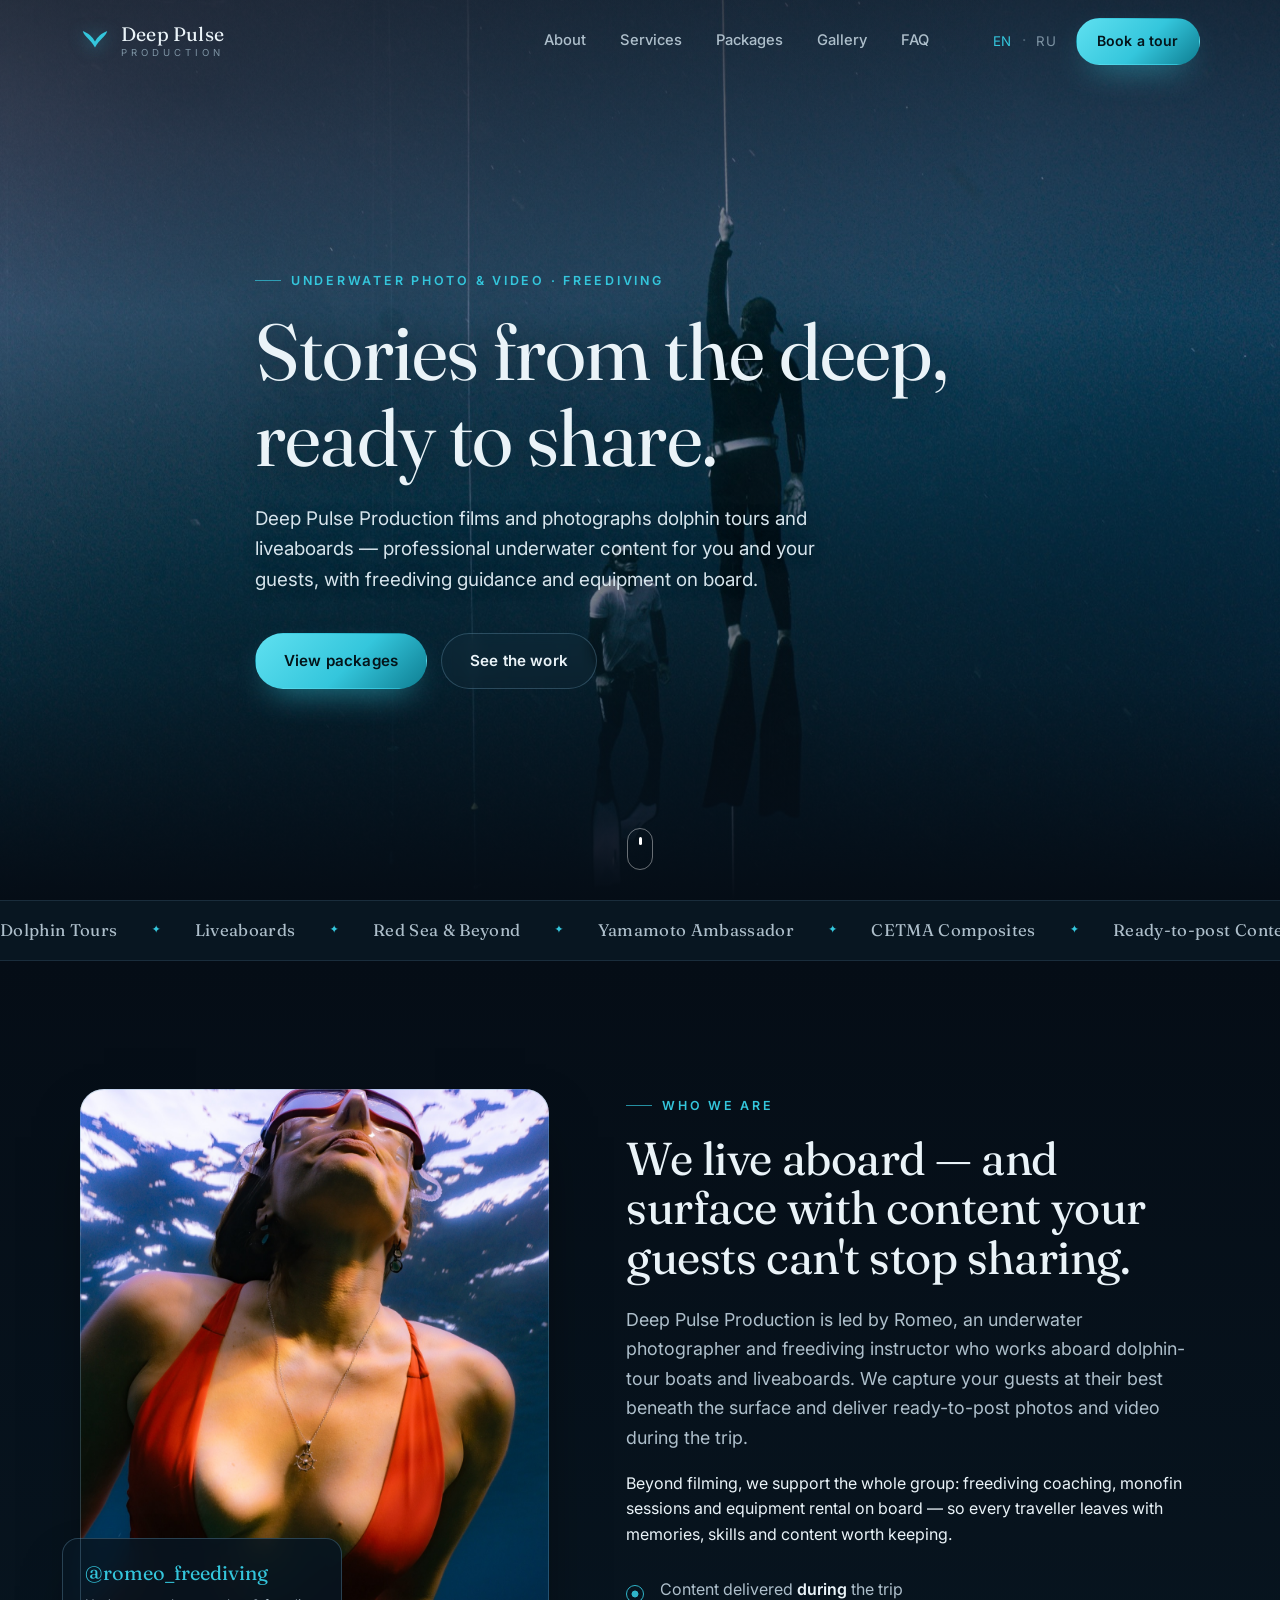
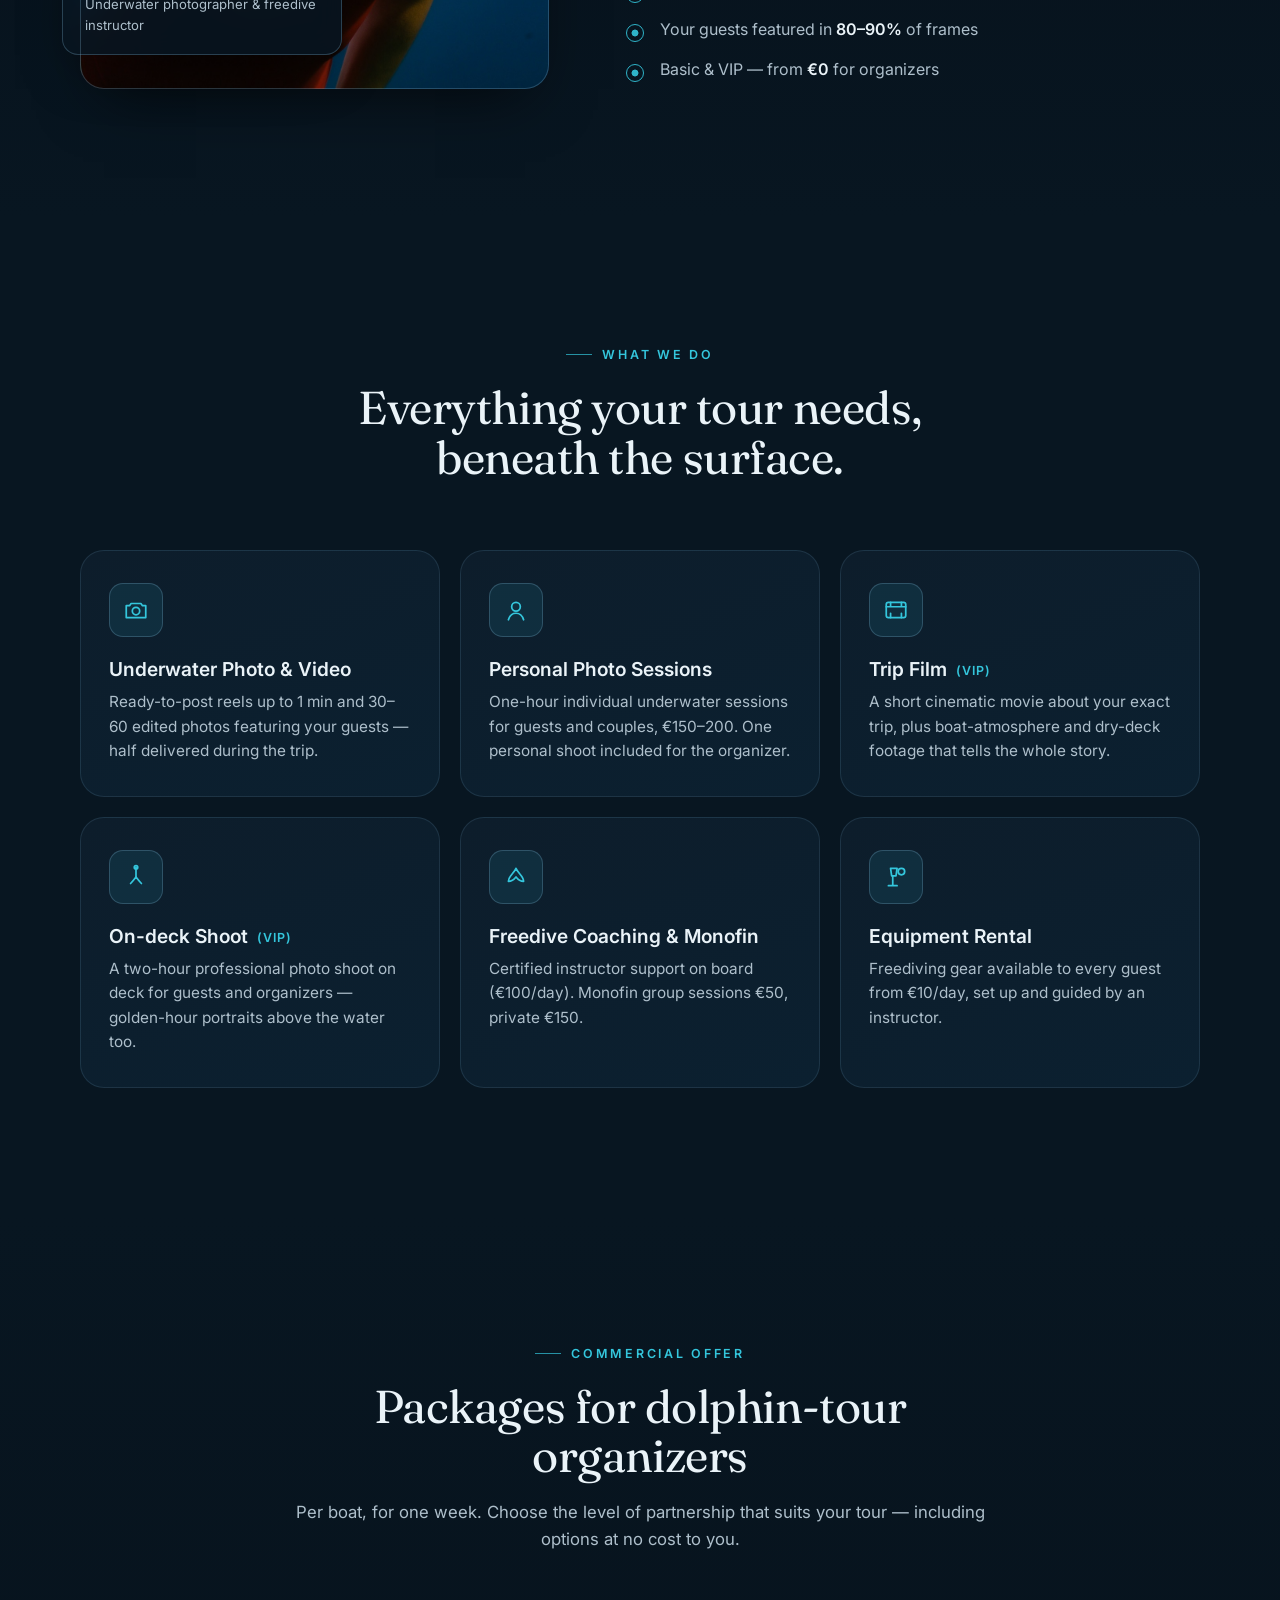
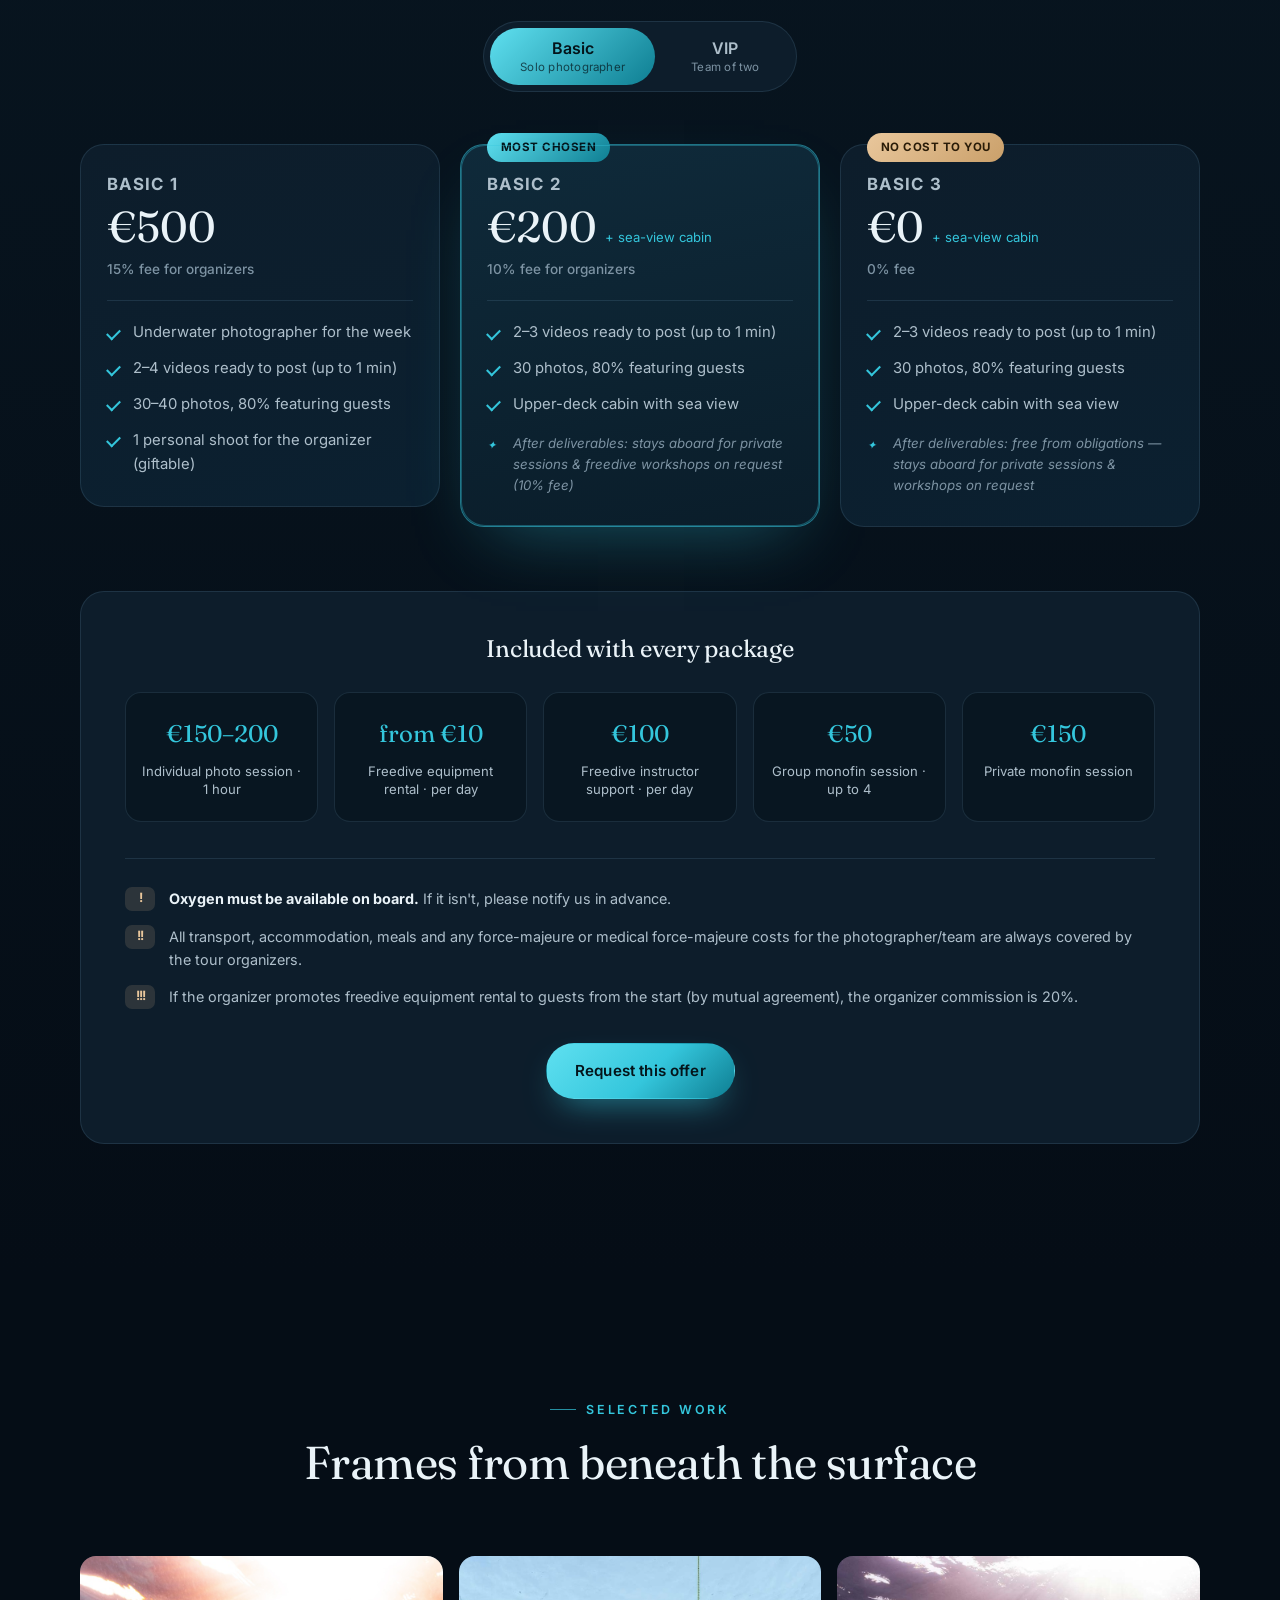
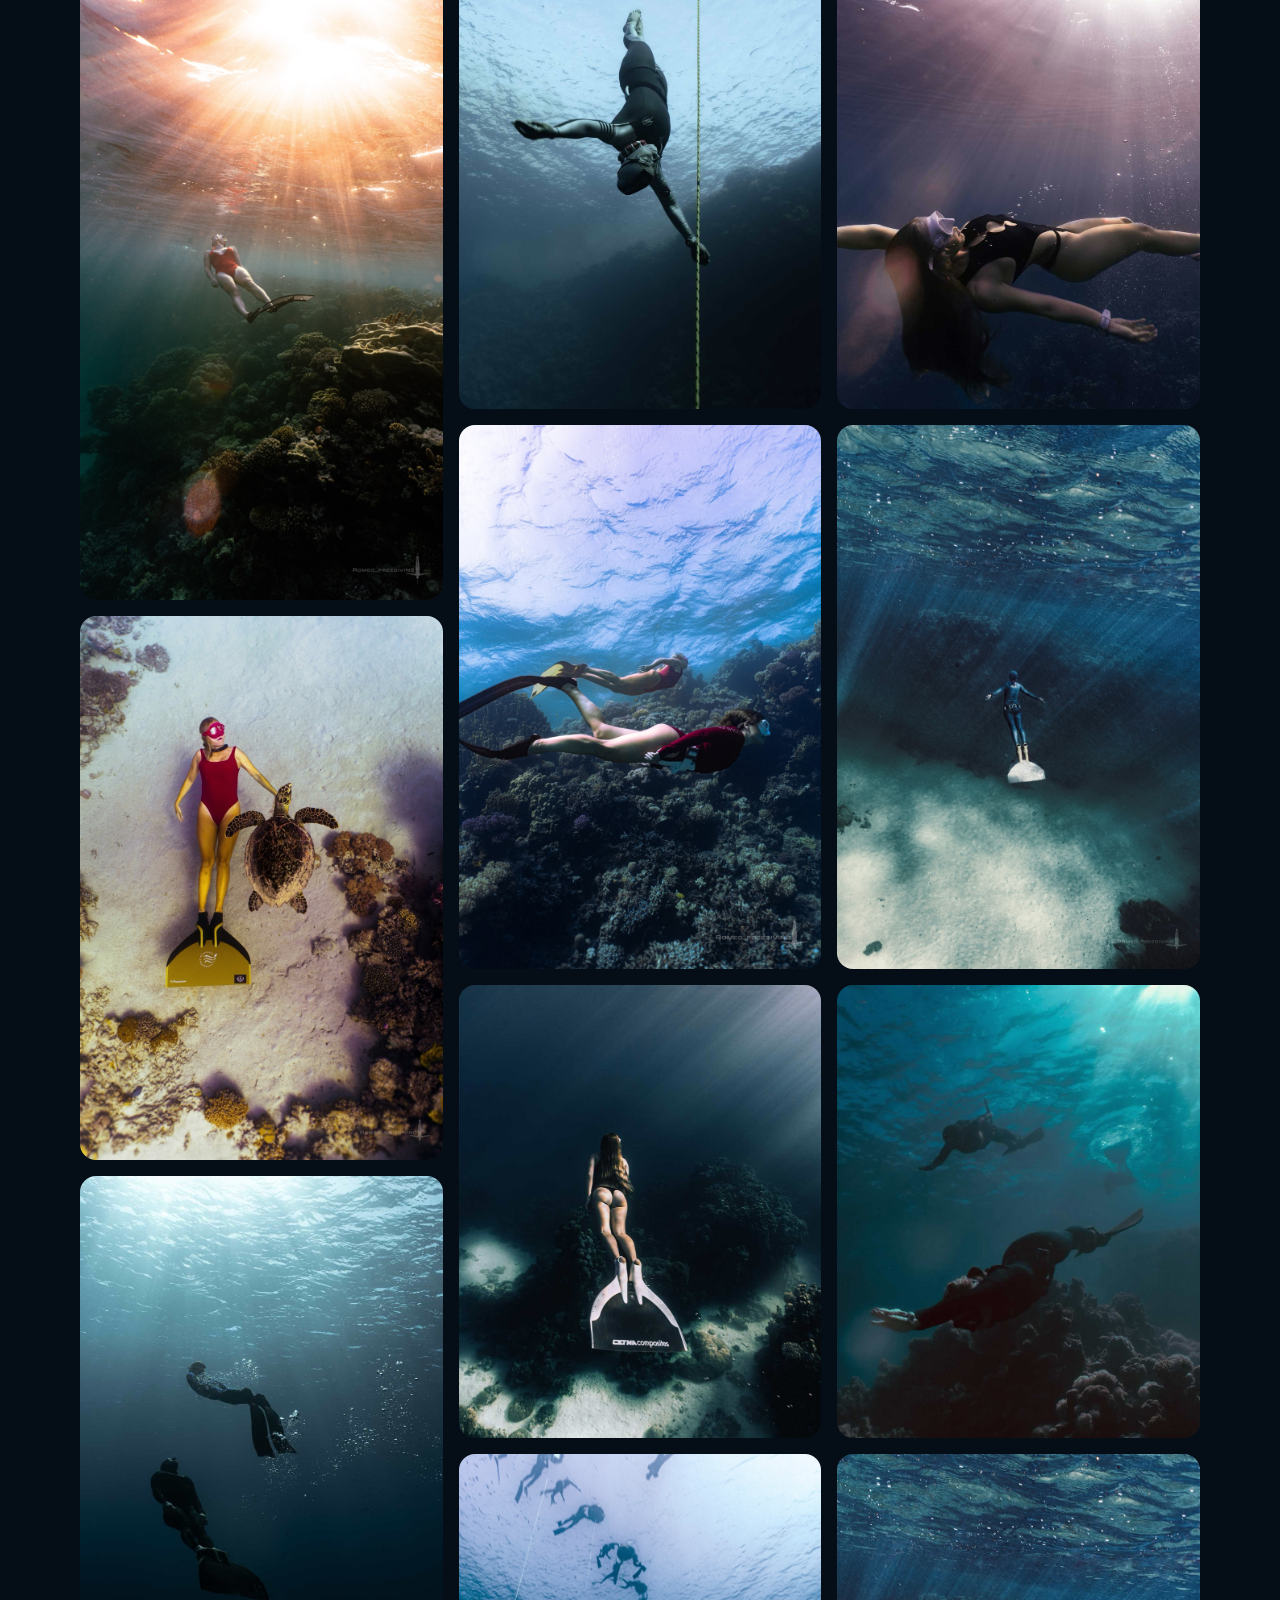
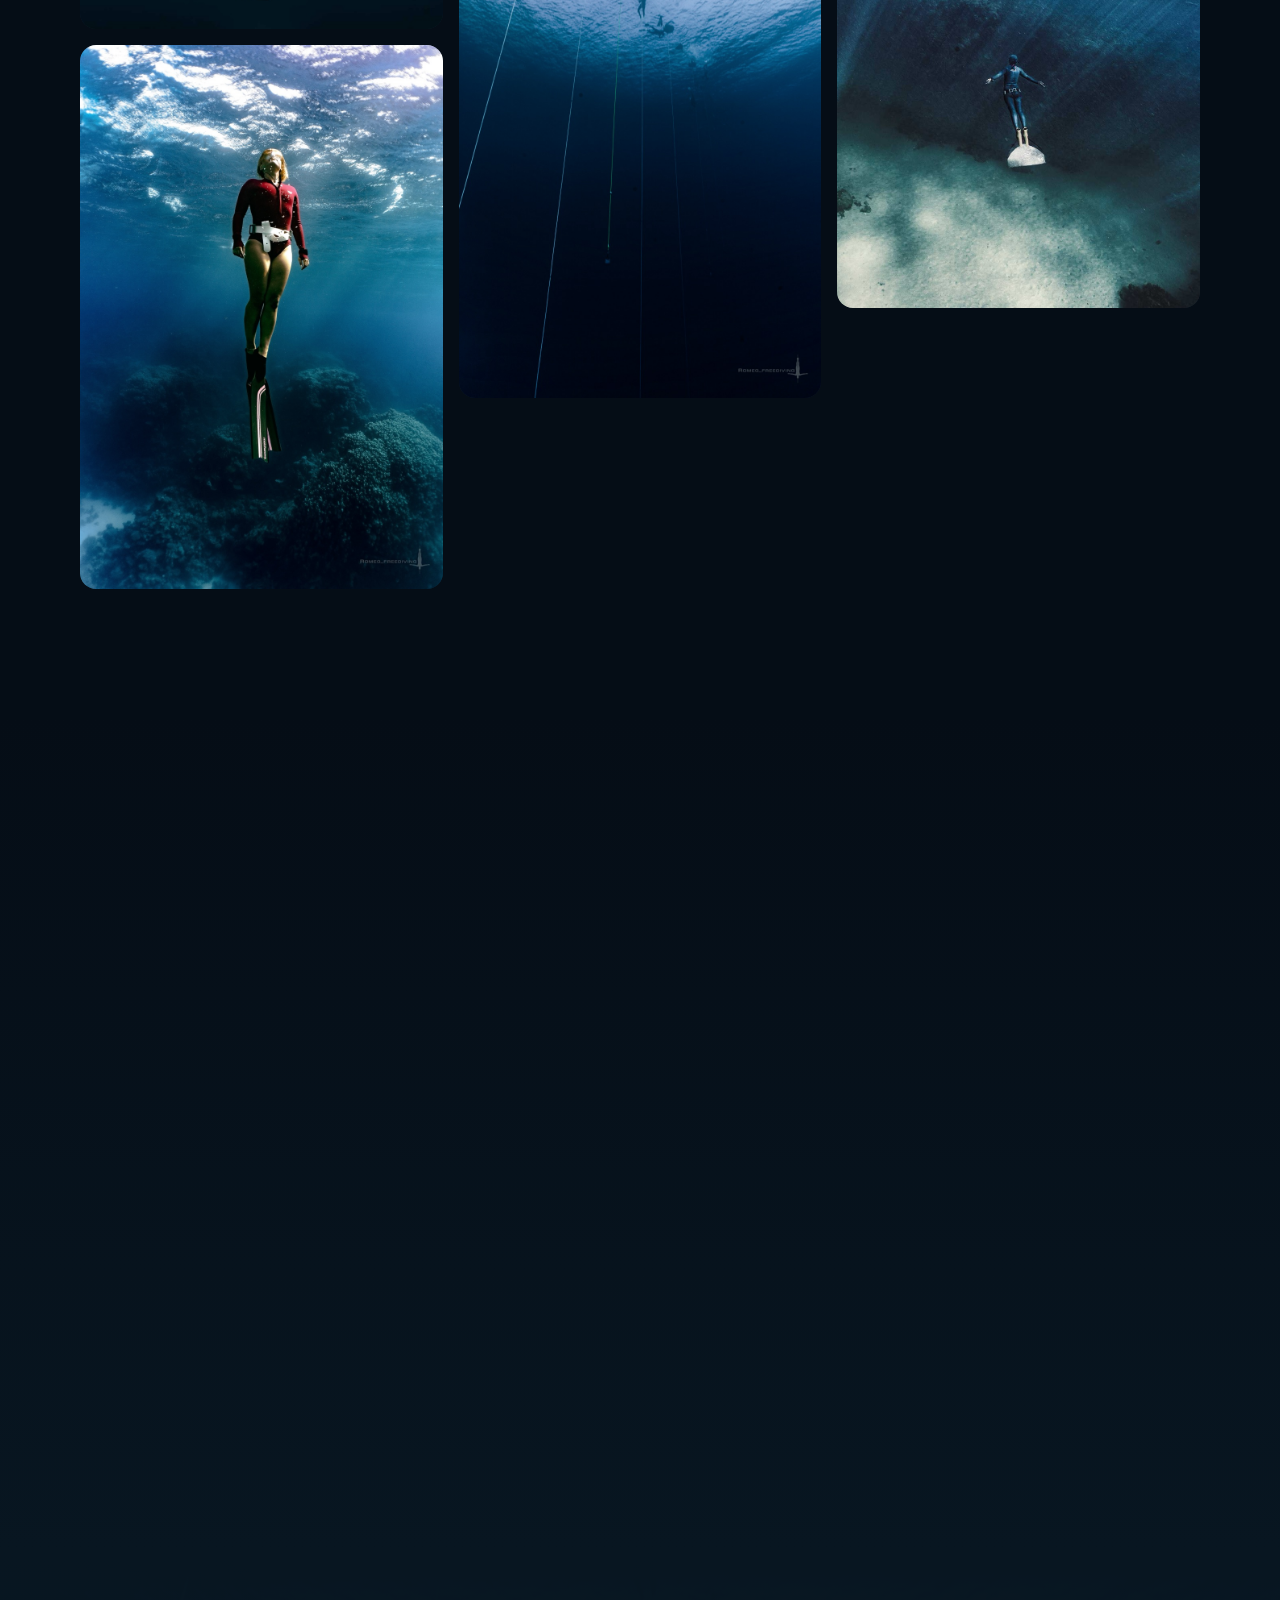
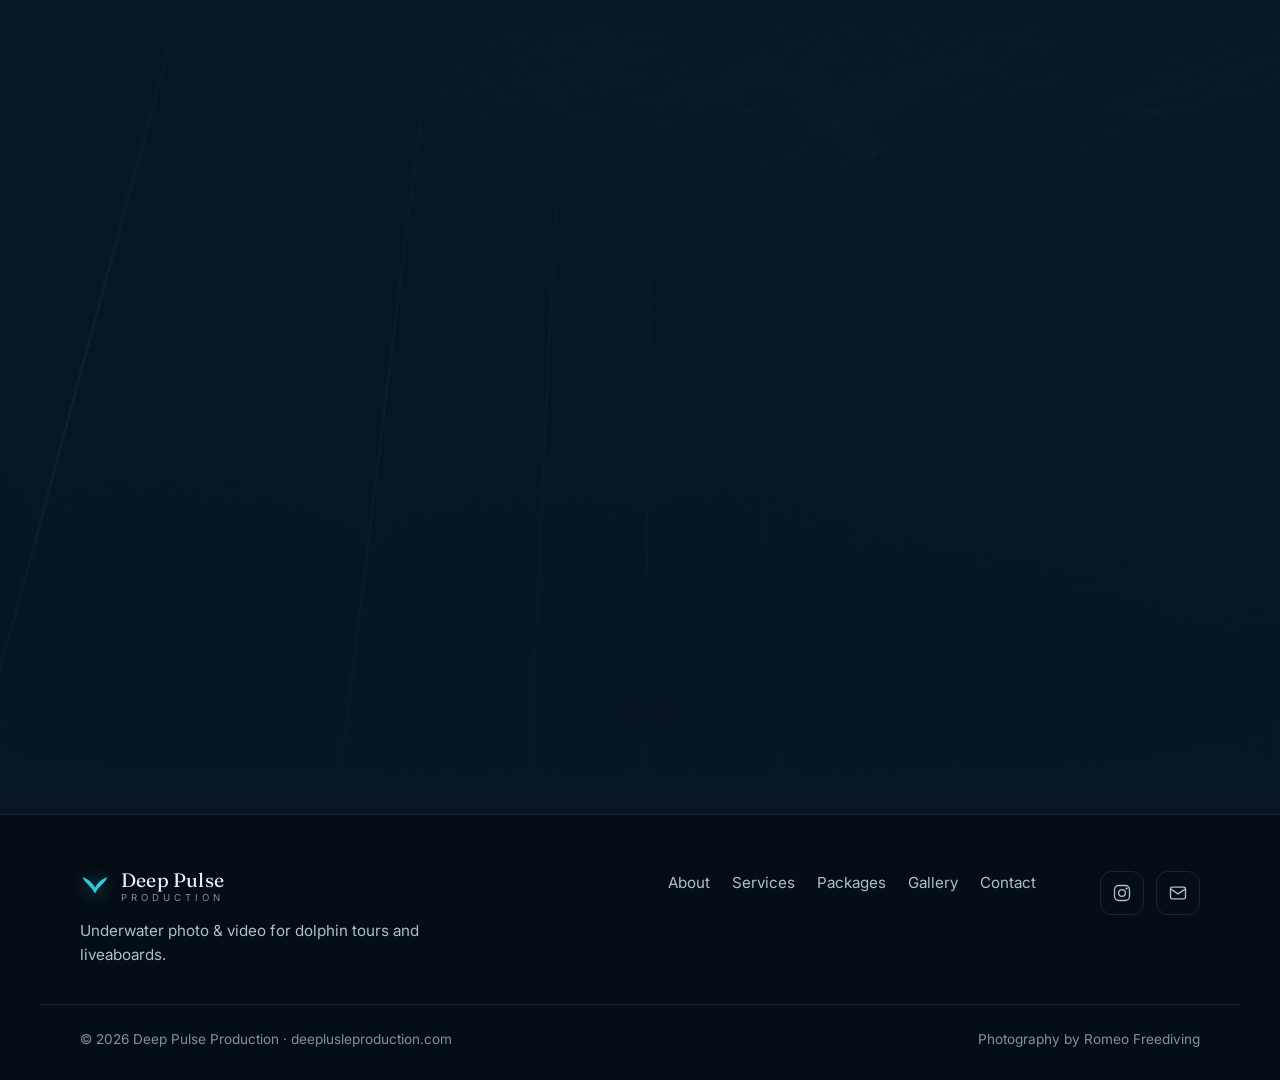
==== index.html @ e4e972d4 "Deep Pulse Production — bilingual underwater photo/video site Static one-page site (HTML/CSS/JS, no " ====
<!DOCTYPE html>
<html lang="en" class="no-js">
<head>
<meta charset="UTF-8" />
<meta name="viewport" content="width=device-width, initial-scale=1.0" />
<title>Deep Pulse Production — Underwater Photo & Video for Dolphin Tours</title>
<meta name="description" content="Deep Pulse Production films and photographs dolphin tours and liveaboards. Ready-to-post underwater photos and video, freediving coaching, monofin sessions and equipment rental on board. Basic & VIP packages." />
<meta name="theme-color" content="#050d16" />
<meta property="og:title" content="Deep Pulse Production — Underwater Photo & Video" />
<meta property="og:description" content="Cinematic underwater content for dolphin tours & liveaboards. Photo, video, freediving and gear — on board with your guests." />
<meta property="og:type" content="website" />
<meta property="og:image" content="assets/img/hero1.jpg" />
<meta property="og:url" content="https://deeplusleproduction.com" />
<link rel="icon" href="assets/img/favicon.svg" type="image/svg+xml" />
<link rel="preconnect" href="https://fonts.googleapis.com" />
<link rel="preconnect" href="https://fonts.gstatic.com" crossorigin />
<link href="https://fonts.googleapis.com/css2?family=Fraunces:opsz,wght@9..144,300;9..144,400;9..144,500;9..144,600&family=Inter:wght@300;400;500;600;700&display=swap" rel="stylesheet" />
<link rel="stylesheet" href="assets/css/styles.css" />
<script>document.documentElement.classList.remove('no-js');document.documentElement.classList.add('js');</script>
</head>
<body class="lang-en">

<!-- ============ HEADER ============ -->
<header class="site-header" id="header">
  <div class="container header-inner">
    <a href="#top" class="brand" aria-label="Deep Pulse Production — home">
      <svg class="brand-mark" viewBox="0 0 32 32" aria-hidden="true"><path d="M16 23C11.6 14.6 4.2 11 3 5.4 9.3 8 13 11.3 16 16.6 19 11.3 22.7 8 29 5.4 27.8 11 20.4 14.6 16 23Z"/></svg>
      <span class="brand-text"><span class="brand-name">Deep Pulse</span><span class="brand-sub">PRODUCTION</span></span>
    </a>

    <nav class="nav" id="nav" aria-label="Primary">
      <a href="#about" class="nav-link"><span class="lang lang-en">About</span><span class="lang lang-ru">О нас</span></a>
      <a href="#services" class="nav-link"><span class="lang lang-en">Services</span><span class="lang lang-ru">Услуги</span></a>
      <a href="#packages" class="nav-link"><span class="lang lang-en">Packages</span><span class="lang lang-ru">Пакеты</span></a>
      <a href="#gallery" class="nav-link"><span class="lang lang-en">Gallery</span><span class="lang lang-ru">Галерея</span></a>
      <a href="#faq" class="nav-link"><span class="lang lang-en">FAQ</span><span class="lang lang-ru">Вопросы</span></a>
      <a href="#contact" class="nav-link nav-contact"><span class="lang lang-en">Contact</span><span class="lang lang-ru">Контакты</span></a>
    </nav>

    <div class="header-actions">
      <div class="lang-switch" role="group" aria-label="Language">
        <button type="button" class="lang-btn is-active" data-lang="en">EN</button>
        <span class="lang-sep">·</span>
        <button type="button" class="lang-btn" data-lang="ru">RU</button>
      </div>
      <a href="#contact" class="btn btn-primary btn-sm header-cta"><span class="lang lang-en">Book a tour</span><span class="lang lang-ru">Забронировать</span></a>
      <button type="button" class="menu-toggle" id="menuToggle" aria-label="Menu" aria-expanded="false" aria-controls="nav">
        <span></span><span></span><span></span>
      </button>
    </div>
  </div>
</header>

<main id="top">

  <!-- ============ HERO ============ -->
  <section class="hero" id="hero">
    <div class="hero-bg" aria-hidden="true">
      <div class="hero-slide is-active" style="background-image:url('assets/img/hero1.jpg')"></div>
      <div class="hero-slide" style="background-image:url('assets/img/hero2.jpg')"></div>
      <div class="hero-slide" style="background-image:url('assets/img/hero3.jpg')"></div>
      <div class="hero-overlay"></div>
    </div>
    <div class="container hero-inner">
      <p class="eyebrow reveal"><span class="lang lang-en">Underwater Photo &amp; Video · Freediving</span><span class="lang lang-ru">Подводное фото и видео · Фридайвинг</span></p>
      <h1 class="hero-title reveal">
        <span class="lang lang-en">Stories from the deep,<br>ready to share.</span>
        <span class="lang lang-ru">Истории из глубины,<br>готовые к публикации.</span>
      </h1>
      <p class="hero-sub reveal">
        <span class="lang lang-en">Deep Pulse Production films and photographs dolphin tours and liveaboards — professional underwater content for you and your guests, with freediving guidance and equipment on board.</span>
        <span class="lang lang-ru">Deep Pulse Production снимает туры с дельфинами и лайвборды — профессиональный подводный контент для вас и ваших гостей, сопровождение по фридайвингу и снаряжение на борту.</span>
      </p>
      <div class="hero-actions reveal">
        <a href="#packages" class="btn btn-primary"><span class="lang lang-en">View packages</span><span class="lang lang-ru">Смотреть пакеты</span></a>
        <a href="#gallery" class="btn btn-ghost"><span class="lang lang-en">See the work</span><span class="lang lang-ru">Наши работы</span></a>
      </div>
    </div>
    <a href="#about" class="hero-scroll" aria-label="Scroll down"><span></span></a>
  </section>

  <!-- ============ MARQUEE / TRUST ============ -->
  <div class="marquee" aria-hidden="true">
    <div class="marquee-track">
      <span>Dolphin Tours</span><i>✦</i><span>Liveaboards</span><i>✦</i><span>Red Sea &amp; Beyond</span><i>✦</i><span>Yamamoto Ambassador</span><i>✦</i><span>CETMA Composites</span><i>✦</i><span>Ready-to-post Content</span><i>✦</i>
      <span>Dolphin Tours</span><i>✦</i><span>Liveaboards</span><i>✦</i><span>Red Sea &amp; Beyond</span><i>✦</i><span>Yamamoto Ambassador</span><i>✦</i><span>CETMA Composites</span><i>✦</i><span>Ready-to-post Content</span><i>✦</i>
    </div>
  </div>

  <!-- ============ ABOUT ============ -->
  <section class="section about" id="about">
    <div class="container about-grid">
      <div class="about-media reveal">
        <img src="assets/img/about.jpg" alt="Freediver ascending toward the surface in sun rays" loading="lazy" />
        <div class="about-badge">
          <span class="about-badge-num">@romeo_freediving</span>
          <span class="about-badge-label"><span class="lang lang-en">Underwater photographer &amp; freedive instructor</span><span class="lang lang-ru">Подводный фотограф и инструктор по фридайвингу</span></span>
        </div>
      </div>
      <div class="about-text">
        <p class="eyebrow reveal"><span class="lang lang-en">Who we are</span><span class="lang lang-ru">О нас</span></p>
        <h2 class="reveal"><span class="lang lang-en">We live aboard — and surface with content your guests can't stop sharing.</span><span class="lang lang-ru">Мы живём на борту вместе с вами — и поднимаемся на поверхность с контентом, которым ваши гости не перестанут делиться.</span></h2>
        <p class="lead reveal"><span class="lang lang-en">Deep Pulse Production is led by Romeo, an underwater photographer and freediving instructor who works aboard dolphin-tour boats and liveaboards. We capture your guests at their best beneath the surface and deliver ready-to-post photos and video during the trip.</span><span class="lang lang-ru">Deep Pulse Production — это Romeo, подводный фотограф и инструктор по фридайвингу, который работает на лодках туров с дельфинами и лайвбордах. Мы снимаем ваших гостей под водой в их лучшем виде и отдаём готовые к публикации фото и видео прямо во время тура.</span></p>
        <p class="reveal"><span class="lang lang-en">Beyond filming, we support the whole group: freediving coaching, monofin sessions and equipment rental on board — so every traveller leaves with memories, skills and content worth keeping.</span><span class="lang lang-ru">Помимо съёмки, мы помогаем всей группе: занятия по фридайвингу, сессии в моноласте и аренда снаряжения на борту — чтобы каждый путешественник увёз с собой впечатления, навыки и контент.</span></p>
        <ul class="about-points reveal">
          <li><span class="lang lang-en">Content delivered <strong>during</strong> the trip</span><span class="lang lang-ru">Контент отдаём <strong>во время</strong> тура</span></li>
          <li><span class="lang lang-en">Your guests featured in <strong>80–90%</strong> of frames</span><span class="lang lang-ru"><strong>80–90%</strong> кадров — с вашими гостями</span></li>
          <li><span class="lang lang-en">Basic &amp; VIP — from <strong>€0</strong> for organizers</span><span class="lang lang-ru">Базовый и VIP — от <strong>€0</strong> для организаторов</span></li>
        </ul>
      </div>
    </div>
  </section>

  <!-- ============ SERVICES ============ -->
  <section class="section services" id="services">
    <div class="container">
      <div class="section-head reveal">
        <p class="eyebrow"><span class="lang lang-en">What we do</span><span class="lang lang-ru">Что мы делаем</span></p>
        <h2><span class="lang lang-en">Everything your tour needs, beneath the surface.</span><span class="lang lang-ru">Всё, что нужно вашему туру, — под водой.</span></h2>
      </div>
      <div class="svc-grid">
        <article class="svc-card reveal">
          <span class="svc-icon" aria-hidden="true"><svg viewBox="0 0 24 24"><path d="M3 8h3l1.5-2h9L18 8h3v11H3z"/><circle cx="12" cy="13" r="3.4"/></svg></span>
          <h3><span class="lang lang-en">Underwater Photo &amp; Video</span><span class="lang lang-ru">Подводное фото и видео</span></h3>
          <p><span class="lang lang-en">Ready-to-post reels up to 1 min and 30–60 edited photos featuring your guests — half delivered during the trip.</span><span class="lang lang-ru">Готовые к публикации ролики до 1 мин и 30–60 обработанных фото с вашими гостями — половина уже во время тура.</span></p>
        </article>
        <article class="svc-card reveal">
          <span class="svc-icon" aria-hidden="true"><svg viewBox="0 0 24 24"><circle cx="12" cy="9" r="4"/><path d="M5 21c1.2-4 4-6 7-6s5.8 2 7 6"/></svg></span>
          <h3><span class="lang lang-en">Personal Photo Sessions</span><span class="lang lang-ru">Индивидуальные фотосессии</span></h3>
          <p><span class="lang lang-en">One-hour individual underwater sessions for guests and couples, €150–200. One personal shoot included for the organizer.</span><span class="lang lang-ru">Часовые индивидуальные подводные съёмки для гостей и пар, €150–200. Одна персональная съёмка для организатора в подарок.</span></p>
        </article>
        <article class="svc-card reveal">
          <span class="svc-icon" aria-hidden="true"><svg viewBox="0 0 24 24"><rect x="3" y="5" width="18" height="14" rx="2"/><path d="M3 9h18M7 5v4M17 5v4M7 19v-4M17 19v-4"/></svg></span>
          <h3><span class="lang lang-en">Trip Film <em>(VIP)</em></span><span class="lang lang-ru">Фильм о туре <em>(VIP)</em></span></h3>
          <p><span class="lang lang-en">A short cinematic movie about your exact trip, plus boat-atmosphere and dry-deck footage that tells the whole story.</span><span class="lang lang-ru">Короткий кинематографичный фильм именно о вашем туре, плюс атмосфера на лодке и съёмка на палубе.</span></p>
        </article>
        <article class="svc-card reveal">
          <span class="svc-icon" aria-hidden="true"><svg viewBox="0 0 24 24"><path d="M12 3v9"/><path d="M12 12c-3 4-5 6-5 6M12 12c3 4 5 6 5 6"/><circle cx="12" cy="3" r="1.6"/></svg></span>
          <h3><span class="lang lang-en">On-deck Shoot <em>(VIP)</em></span><span class="lang lang-ru">Съёмка на палубе <em>(VIP)</em></span></h3>
          <p><span class="lang lang-en">A two-hour professional photo shoot on deck for guests and organizers — golden-hour portraits above the water too.</span><span class="lang lang-ru">Двухчасовая профессиональная съёмка на палубе для гостей и организаторов — портреты и на поверхности.</span></p>
        </article>
        <article class="svc-card reveal">
          <span class="svc-icon" aria-hidden="true"><svg viewBox="0 0 24 24"><path d="M12 4c-2 5-7 7-7 12 2.5 0 5-1.4 7-4 2 2.6 4.5 4 7 4 0-5-5-7-7-12Z"/></svg></span>
          <h3><span class="lang lang-en">Freedive Coaching &amp; Monofin</span><span class="lang lang-ru">Фридайвинг и моноласт</span></h3>
          <p><span class="lang lang-en">Certified instructor support on board (€100/day). Monofin group sessions €50, private €150.</span><span class="lang lang-ru">Сопровождение сертифицированного инструктора (€100/день). Моноласт: группа €50, индивидуально €150.</span></p>
        </article>
        <article class="svc-card reveal">
          <span class="svc-icon" aria-hidden="true"><svg viewBox="0 0 24 24"><path d="M7 4h6l-1 7h-4z"/><path d="M9 11v9M5 20h8"/><circle cx="17" cy="7" r="3"/></svg></span>
          <h3><span class="lang lang-en">Equipment Rental</span><span class="lang lang-ru">Аренда снаряжения</span></h3>
          <p><span class="lang lang-en">Freediving gear available to every guest from €10/day, set up and guided by an instructor.</span><span class="lang lang-ru">Снаряжение для фридайвинга для каждого гостя от €10/день, с подбором и инструктажем.</span></p>
        </article>
      </div>
    </div>
  </section>

  <!-- ============ PACKAGES ============ -->
  <section class="section packages" id="packages">
    <div class="container">
      <div class="section-head reveal">
        <p class="eyebrow"><span class="lang lang-en">Commercial offer</span><span class="lang lang-ru">Коммерческое предложение</span></p>
        <h2><span class="lang lang-en">Packages for dolphin-tour organizers</span><span class="lang lang-ru">Пакеты для организаторов туров с дельфинами</span></h2>
        <p class="section-intro"><span class="lang lang-en">Per boat, for one week. Choose the level of partnership that suits your tour — including options at no cost to you.</span><span class="lang lang-ru">На одну лодку, на одну неделю. Выберите уровень партнёрства под ваш тур — включая варианты без затрат для вас.</span></p>
      </div>

      <div class="pkg-toggle reveal" role="tablist" aria-label="Package tier">
        <button type="button" class="pkg-tab is-active" data-pkg="basic" role="tab" aria-selected="true">
          <span class="lang lang-en">Basic</span><span class="lang lang-ru">Базовый</span>
          <small><span class="lang lang-en">Solo photographer</span><span class="lang lang-ru">Один фотограф</span></small>
        </button>
        <button type="button" class="pkg-tab" data-pkg="vip" role="tab" aria-selected="false">
          <span class="lang lang-en">VIP</span><span class="lang lang-ru">VIP</span>
          <small><span class="lang lang-en">Team of two</span><span class="lang lang-ru">Команда из двух</span></small>
        </button>
      </div>

      <!-- BASIC -->
      <div class="pkg-panel is-active" data-panel="basic">
        <div class="pkg-grid">
          <!-- Basic 1 -->
          <article class="pkg-card reveal">
            <header class="pkg-card-head">
              <h3>Basic 1</h3>
              <div class="pkg-price"><span class="pkg-amount">€500</span></div>
              <p class="pkg-fee"><span class="lang lang-en">15% fee for organizers</span><span class="lang lang-ru">15% организаторам</span></p>
            </header>
            <ul class="pkg-list">
              <li><span class="lang lang-en">Underwater photographer for the week</span><span class="lang lang-ru">Подводный фотограф на неделю</span></li>
              <li><span class="lang lang-en">2–4 videos ready to post (up to 1 min)</span><span class="lang lang-ru">2–4 видео, готовых к публикации (до 1 мин)</span></li>
              <li><span class="lang lang-en">30–40 photos, 80% featuring guests</span><span class="lang lang-ru">30–40 фото, 80% с туристами</span></li>
              <li><span class="lang lang-en">1 personal shoot for the organizer (giftable)</span><span class="lang lang-ru">1 персональная съёмка для организатора (можно подарить)</span></li>
            </ul>
          </article>
          <!-- Basic 2 -->
          <article class="pkg-card is-featured reveal">
            <span class="pkg-flag"><span class="lang lang-en">Most chosen</span><span class="lang lang-ru">Чаще выбирают</span></span>
            <header class="pkg-card-head">
              <h3>Basic 2</h3>
              <div class="pkg-price"><span class="pkg-amount">€200</span><span class="pkg-plus"><span class="lang lang-en">+ sea-view cabin</span><span class="lang lang-ru">+ каюта с видом на море</span></span></div>
              <p class="pkg-fee"><span class="lang lang-en">10% fee for organizers</span><span class="lang lang-ru">10% организаторам</span></p>
            </header>
            <ul class="pkg-list">
              <li><span class="lang lang-en">2–3 videos ready to post (up to 1 min)</span><span class="lang lang-ru">2–3 видео, готовых к публикации (до 1 мин)</span></li>
              <li><span class="lang lang-en">30 photos, 80% featuring guests</span><span class="lang lang-ru">30 фото, 80% с туристами</span></li>
              <li><span class="lang lang-en">Upper-deck cabin with sea view</span><span class="lang lang-ru">Каюта на верхней палубе с видом на море</span></li>
              <li class="pkg-note"><span class="lang lang-en">After deliverables: stays aboard for private sessions &amp; freedive workshops on request (10% fee)</span><span class="lang lang-ru">После выполнения: остаётся на борту для частных сессий и мастер-классов по запросу (комиссия 10%)</span></li>
            </ul>
          </article>
          <!-- Basic 3 -->
          <article class="pkg-card reveal">
            <span class="pkg-flag pkg-flag-free"><span class="lang lang-en">No cost to you</span><span class="lang lang-ru">Без затрат для вас</span></span>
            <header class="pkg-card-head">
              <h3>Basic 3</h3>
              <div class="pkg-price"><span class="pkg-amount">€0</span><span class="pkg-plus"><span class="lang lang-en">+ sea-view cabin</span><span class="lang lang-ru">+ каюта с видом на море</span></span></div>
              <p class="pkg-fee"><span class="lang lang-en">0% fee</span><span class="lang lang-ru">0% комиссии</span></p>
            </header>
            <ul class="pkg-list">
              <li><span class="lang lang-en">2–3 videos ready to post (up to 1 min)</span><span class="lang lang-ru">2–3 видео, готовых к публикации (до 1 мин)</span></li>
              <li><span class="lang lang-en">30 photos, 80% featuring guests</span><span class="lang lang-ru">30 фото, 80% с туристами</span></li>
              <li><span class="lang lang-en">Upper-deck cabin with sea view</span><span class="lang lang-ru">Каюта на верхней палубе с видом на море</span></li>
              <li class="pkg-note"><span class="lang lang-en">After deliverables: free from obligations — stays aboard for private sessions &amp; workshops on request</span><span class="lang lang-ru">После выполнения: свободен от обязательств — остаётся на борту для частных сессий и уроков по запросу</span></li>
            </ul>
          </article>
        </div>
      </div>

      <!-- VIP -->
      <div class="pkg-panel" data-panel="vip">
        <div class="pkg-grid">
          <!-- VIP 1 -->
          <article class="pkg-card reveal">
            <header class="pkg-card-head">
              <h3>VIP 1</h3>
              <div class="pkg-price"><span class="pkg-amount">€1000</span><span class="pkg-plus"><span class="lang lang-en">team of 2</span><span class="lang lang-ru">команда из 2</span></span></div>
              <p class="pkg-fee"><span class="lang lang-en">15% fee for organizers</span><span class="lang lang-ru">15% организаторам</span></p>
            </header>
            <ul class="pkg-list">
              <li><span class="lang lang-en">6–8 underwater videos ready to post (up to 1 min)</span><span class="lang lang-ru">6–8 подводных видео, готовых к публикации (до 1 мин)</span></li>
              <li><span class="lang lang-en">2–3 atmosphere &amp; dry-deck videos</span><span class="lang lang-ru">2–3 ролика с атмосферой и съёмкой на палубе</span></li>
              <li><span class="lang lang-en">1 cinematic movie about your trip</span><span class="lang lang-ru">1 фильм о вашем туре</span></li>
              <li><span class="lang lang-en">50–60 photos, 90% featuring guests</span><span class="lang lang-ru">50–60 фото, 90% с туристами</span></li>
              <li><span class="lang lang-en">Personal shoot for the organizer + 2h on-deck shoot</span><span class="lang lang-ru">Персональная съёмка организатору + 2 ч на палубе</span></li>
              <li class="pkg-note"><span class="lang lang-en">Half of all material ready during the trip</span><span class="lang lang-ru">Половина материала готова во время тура</span></li>
            </ul>
          </article>
          <!-- VIP 2 -->
          <article class="pkg-card is-featured reveal">
            <span class="pkg-flag"><span class="lang lang-en">Most chosen</span><span class="lang lang-ru">Чаще выбирают</span></span>
            <header class="pkg-card-head">
              <h3>VIP 2</h3>
              <div class="pkg-price"><span class="pkg-amount">€500</span><span class="pkg-plus"><span class="lang lang-en">+ cabin · team of 2</span><span class="lang lang-ru">+ каюта · команда из 2</span></span></div>
              <p class="pkg-fee"><span class="lang lang-en">10% fee for organizers</span><span class="lang lang-ru">10% организаторам</span></p>
            </header>
            <ul class="pkg-list">
              <li><span class="lang lang-en">3–5 videos ready to post (up to 1 min)</span><span class="lang lang-ru">3–5 видео, готовых к публикации (до 1 мин)</span></li>
              <li><span class="lang lang-en">2 atmosphere &amp; dry-deck videos</span><span class="lang lang-ru">2 ролика с атмосферой и съёмкой на палубе</span></li>
              <li><span class="lang lang-en">1 cinematic movie about your trip</span><span class="lang lang-ru">1 фильм о вашем туре</span></li>
              <li><span class="lang lang-en">30–40 photos, 80% featuring guests + 2h on-deck shoot</span><span class="lang lang-ru">30–40 фото, 80% с туристами + 2 ч на палубе</span></li>
              <li class="pkg-note"><span class="lang lang-en">After deliverables: stays aboard for private sessions &amp; workshops (10% fee)</span><span class="lang lang-ru">После выполнения: остаётся для частных сессий и мастер-классов (комиссия 10%)</span></li>
            </ul>
          </article>
          <!-- VIP 3 -->
          <article class="pkg-card reveal">
            <span class="pkg-flag pkg-flag-free"><span class="lang lang-en">Lowest cost</span><span class="lang lang-ru">Минимальная цена</span></span>
            <header class="pkg-card-head">
              <h3>VIP 3</h3>
              <div class="pkg-price"><span class="pkg-amount"><span class="lang lang-en">€0</span><span class="lang lang-ru">€200</span></span><span class="pkg-plus"><span class="lang lang-en">+ cabin · team of 2</span><span class="lang lang-ru">команда из 2</span></span></div>
              <p class="pkg-fee"><span class="lang lang-en">0% fee for organizers</span><span class="lang lang-ru">0% комиссии для организаторов</span></p>
            </header>
            <ul class="pkg-list">
              <li><span class="lang lang-en">3–5 videos ready to post (up to 1 min)</span><span class="lang lang-ru">4 видео, готовых к публикации (до 1 мин)</span></li>
              <li><span class="lang lang-en">1 atmosphere &amp; dry-deck video</span><span class="lang lang-ru">1 ролик с атмосферой на лодке</span></li>
              <li><span class="lang lang-en">30–40 photos, 80% featuring guests</span><span class="lang lang-ru">30–40 фото, 80% с туристами</span></li>
              <li><span class="lang lang-en">2-hour on-deck shoot for guests &amp; organizers</span><span class="lang lang-ru">2 ч съёмки на палубе для гостей и организаторов</span></li>
              <li class="pkg-note"><span class="lang lang-en">After deliverables: free from obligations — stays aboard on request</span><span class="lang lang-ru">После выполнения: свободен от обязательств — остаётся на борту по запросу</span></li>
            </ul>
          </article>
        </div>
      </div>

      <!-- Shared add-ons -->
      <div class="pkg-addons reveal">
        <h3 class="addons-title"><span class="lang lang-en">Included with every package</span><span class="lang lang-ru">Доступно в каждом пакете</span></h3>
        <div class="addons-grid">
          <div class="addon"><span class="addon-price">€150–200</span><span class="addon-label"><span class="lang lang-en">Individual photo session · 1 hour</span><span class="lang lang-ru">Индивидуальная фотосессия · 1 час</span></span></div>
          <div class="addon"><span class="addon-price"><span class="lang lang-en">from €10</span><span class="lang lang-ru">от €10</span></span><span class="addon-label"><span class="lang lang-en">Freedive equipment rental · per day</span><span class="lang lang-ru">Аренда снаряжения · в день</span></span></div>
          <div class="addon"><span class="addon-price">€100</span><span class="addon-label"><span class="lang lang-en">Freedive instructor support · per day</span><span class="lang lang-ru">Сопровождение инструктора · в день</span></span></div>
          <div class="addon"><span class="addon-price">€50</span><span class="addon-label"><span class="lang lang-en">Group monofin session · up to 4</span><span class="lang lang-ru">Групповое занятие в моноласте · до 4</span></span></div>
          <div class="addon"><span class="addon-price">€150</span><span class="addon-label"><span class="lang lang-en">Private monofin session</span><span class="lang lang-ru">Индивидуальное занятие в моноласте</span></span></div>
        </div>
        <ul class="pkg-terms">
          <li><span class="term-mark">!</span><span class="lang lang-en"><strong>Oxygen must be available on board.</strong> If it isn't, please notify us in advance.</span><span class="lang lang-ru"><strong>Наличие кислорода на лодке обязательно.</strong> При отсутствии сообщите заранее.</span></li>
          <li><span class="term-mark">!!</span><span class="lang lang-en">All transport, accommodation, meals and any force-majeure or medical force-majeure costs for the photographer/team are always covered by the tour organizers.</span><span class="lang lang-ru">Все расходы на транспорт, проживание, питание, а также форс-мажорные и медицинские форс-мажорные расходы фотографа/команды всегда оплачиваются организаторами тура.</span></li>
          <li><span class="term-mark">!!!</span><span class="lang lang-en">If the organizer promotes freedive equipment rental to guests from the start (by mutual agreement), the organizer commission is 20%.</span><span class="lang lang-ru">Если организатор с самого начала рекламирует аренду снаряжения гостям (по взаимной договорённости), комиссия организатора составляет 20%.</span></li>
        </ul>
        <div class="pkg-cta">
          <a href="#contact" class="btn btn-primary"><span class="lang lang-en">Request this offer</span><span class="lang lang-ru">Запросить предложение</span></a>
        </div>
      </div>
    </div>
  </section>

  <!-- ============ GALLERY ============ -->
  <section class="section gallery" id="gallery">
    <div class="container">
      <div class="section-head reveal">
        <p class="eyebrow"><span class="lang lang-en">Selected work</span><span class="lang lang-ru">Избранные работы</span></p>
        <h2><span class="lang lang-en">Frames from beneath the surface</span><span class="lang lang-ru">Кадры из-под воды</span></h2>
      </div>
      <div class="gallery-grid" id="galleryGrid">
        <!-- items injected by JS -->
      </div>
    </div>
  </section>

  <!-- ============ FAQ ============ -->
  <section class="section faq" id="faq">
    <div class="container faq-inner">
      <div class="section-head reveal">
        <p class="eyebrow"><span class="lang lang-en">Good to know</span><span class="lang lang-ru">Полезно знать</span></p>
        <h2><span class="lang lang-en">Questions, answered</span><span class="lang lang-ru">Частые вопросы</span></h2>
      </div>
      <div class="faq-list">
        <details class="faq-item reveal">
          <summary><span class="lang lang-en">Who covers the team's travel and stay?</span><span class="lang lang-ru">Кто оплачивает дорогу и проживание команды?</span><span class="faq-plus" aria-hidden="true"></span></summary>
          <div class="faq-body"><p><span class="lang lang-en">The tour organizers cover transport, accommodation, meals, and any force-majeure or medical force-majeure expenses for the photographer/team.</span><span class="lang lang-ru">Организаторы тура оплачивают транспорт, проживание, питание, а также любые форс-мажорные и медицинские форс-мажорные расходы фотографа/команды.</span></p></div>
        </details>
        <details class="faq-item reveal">
          <summary><span class="lang lang-en">Is oxygen on board really required?</span><span class="lang lang-ru">Действительно ли нужен кислород на борту?</span><span class="faq-plus" aria-hidden="true"></span></summary>
          <div class="faq-body"><p><span class="lang lang-en">Yes — for safety, oxygen must be available on board. If it isn't, please let us know in advance so we can arrange a solution.</span><span class="lang lang-ru">Да — в целях безопасности кислород должен быть на борту. Если его нет, сообщите заранее, чтобы мы нашли решение.</span></p></div>
        </details>
        <details class="faq-item reveal">
          <summary><span class="lang lang-en">How does equipment-rental commission work?</span><span class="lang lang-ru">Как работает комиссия с аренды снаряжения?</span><span class="faq-plus" aria-hidden="true"></span></summary>
          <div class="faq-body"><p><span class="lang lang-en">Freedive gear rents from €10/day. If you promote the rental to your guests from the start of the tour, by mutual agreement, your commission rises to 20%.</span><span class="lang lang-ru">Снаряжение сдаётся от €10/день. Если вы рекламируете аренду гостям с самого начала тура по взаимной договорённости, ваша комиссия повышается до 20%.</span></p></div>
        </details>
        <details class="faq-item reveal">
          <summary><span class="lang lang-en">What happens after the agreed deliverables?</span><span class="lang lang-ru">Что происходит после выполнения договорённостей?</span><span class="faq-plus" aria-hidden="true"></span></summary>
          <div class="faq-body"><p><span class="lang lang-en">The team can stay aboard and offer private photo sessions and freediving workshops on request — including for guests on other boats. Fees depend on the package.</span><span class="lang lang-ru">Команда может остаться на борту и проводить частные фотосессии и мастер-классы по фридайвингу по запросу — включая гостей с других лодок. Комиссия зависит от пакета.</span></p></div>
        </details>
        <details class="faq-item reveal">
          <summary><span class="lang lang-en">How quickly do we get the content?</span><span class="lang lang-ru">Как быстро мы получим контент?</span><span class="faq-plus" aria-hidden="true"></span></summary>
          <div class="faq-body"><p><span class="lang lang-en">Photos and videos are edited and ready to post — and on VIP packages, about half of all material is delivered while the trip is still going.</span><span class="lang lang-ru">Фото и видео обрабатываются и готовы к публикации — а в VIP-пакетах около половины материала отдаётся ещё во время тура.</span></p></div>
        </details>
      </div>
    </div>
  </section>

  <!-- ============ CONTACT ============ -->
  <section class="section contact" id="contact">
    <div class="contact-bg" aria-hidden="true"></div>
    <div class="container contact-inner">
      <div class="contact-text reveal">
        <p class="eyebrow"><span class="lang lang-en">Let's plan your tour</span><span class="lang lang-ru">Спланируем ваш тур</span></p>
        <h2><span class="lang lang-en">Bring a Deep Pulse camera on board.</span><span class="lang lang-ru">Возьмите камеру Deep Pulse на борт.</span></h2>
        <p class="lead"><span class="lang lang-en">Tell us your dates, route and group size — we'll reply with the best package for your tour.</span><span class="lang lang-ru">Напишите даты, маршрут и размер группы — мы ответим с лучшим пакетом для вашего тура.</span></p>
        <div class="contact-direct">
          <a class="contact-chip" href="https://instagram.com/romeo_freediving" target="_blank" rel="noopener">
            <svg viewBox="0 0 24 24" aria-hidden="true"><rect x="3" y="3" width="18" height="18" rx="5"/><circle cx="12" cy="12" r="4"/><circle cx="17.5" cy="6.5" r="1.1" fill="currentColor" stroke="none"/></svg>
            <span>@romeo_freediving</span>
          </a>
          <a class="contact-chip" href="mailto:hello@deeplusleproduction.com">
            <svg viewBox="0 0 24 24" aria-hidden="true"><rect x="3" y="5" width="18" height="14" rx="2"/><path d="m3 7 9 6 9-6"/></svg>
            <span>hello@deeplusleproduction.com</span>
          </a>
        </div>
      </div>

      <form class="contact-form reveal" id="contactForm">
        <div class="field">
          <label for="cf-name"><span class="lang lang-en">Name</span><span class="lang lang-ru">Имя</span></label>
          <input type="text" id="cf-name" name="name" required data-ph-en="Your name" data-ph-ru="Ваше имя" />
        </div>
        <div class="field">
          <label for="cf-email"><span class="lang lang-en">Email</span><span class="lang lang-ru">Эл. почта</span></label>
          <input type="email" id="cf-email" name="email" required data-ph-en="you@example.com" data-ph-ru="you@example.com" />
        </div>
        <div class="field">
          <label for="cf-dates"><span class="lang lang-en">Dates &amp; route</span><span class="lang lang-ru">Даты и маршрут</span></label>
          <input type="text" id="cf-dates" name="dates" data-ph-en="e.g. Red Sea · 12–19 Sept · 14 guests" data-ph-ru="напр. Красное море · 12–19 сент · 14 гостей" />
        </div>
        <div class="field">
          <label for="cf-msg"><span class="lang lang-en">Message</span><span class="lang lang-ru">Сообщение</span></label>
          <textarea id="cf-msg" name="message" rows="4" data-ph-en="Tell us about your tour…" data-ph-ru="Расскажите о вашем туре…"></textarea>
        </div>
        <button type="submit" class="btn btn-primary btn-block"><span class="lang lang-en">Send request</span><span class="lang lang-ru">Отправить запрос</span></button>
        <p class="form-note"><span class="lang lang-en">This opens your email app with the details filled in.</span><span class="lang lang-ru">Откроется ваше почтовое приложение с заполненными данными.</span></p>
      </form>
    </div>
  </section>
</main>

<!-- ============ FOOTER ============ -->
<footer class="site-footer">
  <div class="container footer-inner">
    <div class="footer-brand">
      <a href="#top" class="brand">
        <svg class="brand-mark" viewBox="0 0 32 32" aria-hidden="true"><path d="M16 23C11.6 14.6 4.2 11 3 5.4 9.3 8 13 11.3 16 16.6 19 11.3 22.7 8 29 5.4 27.8 11 20.4 14.6 16 23Z"/></svg>
        <span class="brand-text"><span class="brand-name">Deep Pulse</span><span class="brand-sub">PRODUCTION</span></span>
      </a>
      <p class="footer-tag"><span class="lang lang-en">Underwater photo &amp; video for dolphin tours and liveaboards.</span><span class="lang lang-ru">Подводное фото и видео для туров с дельфинами и лайвбордов.</span></p>
    </div>
    <nav class="footer-nav" aria-label="Footer">
      <a href="#about"><span class="lang lang-en">About</span><span class="lang lang-ru">О нас</span></a>
      <a href="#services"><span class="lang lang-en">Services</span><span class="lang lang-ru">Услуги</span></a>
      <a href="#packages"><span class="lang lang-en">Packages</span><span class="lang lang-ru">Пакеты</span></a>
      <a href="#gallery"><span class="lang lang-en">Gallery</span><span class="lang lang-ru">Галерея</span></a>
      <a href="#contact"><span class="lang lang-en">Contact</span><span class="lang lang-ru">Контакты</span></a>
    </nav>
    <div class="footer-social">
      <a href="https://instagram.com/romeo_freediving" target="_blank" rel="noopener" aria-label="Instagram"><svg viewBox="0 0 24 24"><rect x="3" y="3" width="18" height="18" rx="5"/><circle cx="12" cy="12" r="4"/><circle cx="17.5" cy="6.5" r="1.1" fill="currentColor" stroke="none"/></svg></a>
      <a href="mailto:hello@deeplusleproduction.com" aria-label="Email"><svg viewBox="0 0 24 24"><rect x="3" y="5" width="18" height="14" rx="2"/><path d="m3 7 9 6 9-6"/></svg></a>
    </div>
  </div>
  <div class="container footer-bottom">
    <span>© <span id="year">2026</span> Deep Pulse Production · deeplusleproduction.com</span>
    <span class="footer-credit"><span class="lang lang-en">Photography by Romeo Freediving</span><span class="lang lang-ru">Фотографии: Romeo Freediving</span></span>
  </div>
</footer>

<!-- ============ LIGHTBOX ============ -->
<div class="lightbox" id="lightbox" aria-hidden="true" role="dialog" aria-modal="true" aria-label="Image viewer">
  <button class="lb-close" id="lbClose" aria-label="Close">&times;</button>
  <button class="lb-nav lb-prev" id="lbPrev" aria-label="Previous">&#8249;</button>
  <figure class="lb-figure"><img id="lbImg" src="" alt="" /></figure>
  <button class="lb-nav lb-next" id="lbNext" aria-label="Next">&#8250;</button>
</div>

<script src="assets/js/main.js"></script>
</body>
</html>
---- assets/css/styles.css ----
/* ============================================================
   Deep Pulse Production — styles
   ============================================================ */
:root{
  --bg:#050d16;
  --bg-2:#081621;
  --bg-3:#0b2030;
  --panel:#0d1d2b;
  --panel-2:#102636;
  --line:rgba(120,170,200,.16);
  --line-strong:rgba(120,170,200,.30);
  --ink:#eaf3f8;
  --ink-soft:#aebfcb;
  --ink-mute:#7d93a3;
  --cyan:#34c6dc;
  --cyan-2:#5fe0f0;
  --cyan-deep:#0e7e92;
  --sand:#e9c79c;
  --shadow:0 24px 60px -24px rgba(0,0,0,.7);
  --r-sm:10px; --r:16px; --r-lg:24px; --r-pill:100px;
  --container:1200px;
  --ease:cubic-bezier(.22,.61,.36,1);
  --fs-display:clamp(2.6rem,6.2vw,5rem);
  --fs-h2:clamp(1.9rem,3.6vw,3rem);
  --fs-h3:1.2rem;
}

*,*::before,*::after{box-sizing:border-box}
html{scroll-behavior:smooth}
@media (prefers-reduced-motion:reduce){html{scroll-behavior:auto}}
body{
  margin:0;
  font-family:"Inter",system-ui,-apple-system,Segoe UI,Roboto,sans-serif;
  color:var(--ink);
  background:var(--bg);
  line-height:1.6;
  -webkit-font-smoothing:antialiased;
  overflow-x:hidden;
}
img{max-width:100%;display:block}
a{color:inherit;text-decoration:none}
h1,h2,h3{margin:0;font-family:"Fraunces",Georgia,serif;font-weight:400;line-height:1.08;letter-spacing:-.01em}
p{margin:0}
button{font-family:inherit;cursor:pointer}
::selection{background:var(--cyan);color:#04141a}

.container{width:100%;max-width:var(--container);margin:0 auto;padding:0 clamp(20px,5vw,40px)}
.section{padding:clamp(72px,10vw,140px) 0;position:relative}

/* ---------- Language visibility ----------
   Scope to .lang so these rules never match <body class="lang-ru">,
   which uses lang-en/lang-ru only as a state flag. */
.lang.lang-ru{display:none}
body.lang-ru .lang.lang-en{display:none}
body.lang-ru .lang.lang-ru{display:revert}

/* ---------- Typography helpers ---------- */
.eyebrow{
  font-size:.78rem;font-weight:600;letter-spacing:.22em;text-transform:uppercase;
  color:var(--cyan);margin-bottom:18px;display:flex;align-items:center;gap:10px;
}
.eyebrow::before{content:"";width:26px;height:1px;background:var(--cyan);opacity:.7}
.section-head{max-width:720px;margin:0 auto clamp(40px,6vw,68px);text-align:center}
.section-head .eyebrow{justify-content:center}
.section-head h2{font-size:var(--fs-h2)}
.section-intro{margin-top:18px;color:var(--ink-soft);font-size:1.05rem}
.lead{color:var(--ink-soft);font-size:1.12rem;line-height:1.65}

/* ---------- Buttons ---------- */
.btn{
  --pad:15px 28px;
  display:inline-flex;align-items:center;justify-content:center;gap:9px;
  padding:var(--pad);border-radius:var(--r-pill);border:1px solid transparent;
  font-weight:600;font-size:.95rem;letter-spacing:.01em;
  transition:transform .35s var(--ease),box-shadow .35s var(--ease),background .3s,color .3s,border-color .3s;
  will-change:transform;
}
.btn-sm{--pad:11px 20px;font-size:.88rem}
.btn-block{width:100%}
.btn-primary{
  color:#04141a;
  background:linear-gradient(135deg,var(--cyan-2),var(--cyan) 55%,var(--cyan-deep));
  box-shadow:0 14px 34px -14px rgba(52,198,220,.7);
}
.btn-primary:hover{transform:translateY(-3px);box-shadow:0 22px 44px -16px rgba(52,198,220,.85)}
.btn-ghost{color:var(--ink);border-color:var(--line-strong);background:rgba(255,255,255,.02);backdrop-filter:blur(6px)}
.btn-ghost:hover{border-color:var(--cyan);color:var(--cyan);transform:translateY(-3px)}

/* ============================================================
   HEADER
   ============================================================ */
.site-header{
  position:fixed;inset:0 0 auto 0;z-index:60;
  padding:18px 0;
  transition:background .4s var(--ease),padding .4s var(--ease),border-color .4s;
  border-bottom:1px solid transparent;
}
.site-header.scrolled{
  background:rgba(5,13,22,.82);backdrop-filter:blur(16px) saturate(140%);
  padding:11px 0;border-bottom-color:var(--line);
}
.header-inner{display:flex;align-items:center;justify-content:space-between;gap:20px}

.brand{display:inline-flex;align-items:center;gap:11px}
.brand-mark{width:30px;height:30px;flex:none;fill:var(--cyan);filter:drop-shadow(0 2px 8px rgba(52,198,220,.5))}
.brand-text{display:flex;flex-direction:column;line-height:1}
.brand-name{font-family:"Fraunces",serif;font-size:1.22rem;letter-spacing:.01em}
.brand-sub{font-size:.6rem;letter-spacing:.42em;color:var(--ink-mute);margin-top:3px;text-transform:uppercase}

.nav{display:flex;gap:6px;margin-left:auto}
.nav-link{
  position:relative;padding:8px 14px;font-size:.92rem;font-weight:500;color:var(--ink-soft);
  border-radius:var(--r-pill);transition:color .25s;
}
.nav-link::after{
  content:"";position:absolute;left:14px;right:14px;bottom:3px;height:1.5px;
  background:var(--cyan);transform:scaleX(0);transform-origin:left;transition:transform .3s var(--ease);
}
.nav-link:hover{color:var(--ink)}
.nav-link:hover::after{transform:scaleX(1)}
.nav-contact{display:none}

.header-actions{display:flex;align-items:center;gap:14px;margin-left:24px}
.lang-switch{display:flex;align-items:center;gap:4px;font-size:.85rem;font-weight:600;color:var(--ink-mute)}
.lang-btn{background:none;border:none;color:var(--ink-mute);padding:4px 6px;border-radius:6px;letter-spacing:.05em;transition:color .25s}
.lang-btn.is-active{color:var(--cyan)}
.lang-btn:hover{color:var(--ink)}
.lang-sep{opacity:.5}

.menu-toggle{display:none;flex-direction:column;gap:5px;width:42px;height:42px;border:1px solid var(--line);border-radius:10px;background:rgba(255,255,255,.03);align-items:center;justify-content:center}
.menu-toggle span{width:18px;height:1.6px;background:var(--ink);transition:transform .3s var(--ease),opacity .3s}
.menu-toggle[aria-expanded="true"] span:nth-child(1){transform:translateY(6.6px) rotate(45deg)}
.menu-toggle[aria-expanded="true"] span:nth-child(2){opacity:0}
.menu-toggle[aria-expanded="true"] span:nth-child(3){transform:translateY(-6.6px) rotate(-45deg)}

/* ============================================================
   HERO
   ============================================================ */
.hero{position:relative;min-height:100svh;display:flex;align-items:center;overflow:hidden}
.hero-bg{position:absolute;inset:0;z-index:0}
.hero-slide{
  position:absolute;inset:0;background-size:cover;background-position:center;
  opacity:0;transition:opacity 1.6s var(--ease);
  animation:kenburns 18s ease-in-out infinite alternate;
}
.hero-slide.is-active{opacity:1}
@keyframes kenburns{from{transform:scale(1.06) translate(0,0)}to{transform:scale(1.16) translate(-1.5%,-1.5%)}}
.hero-overlay{
  position:absolute;inset:0;
  background:
    radial-gradient(120% 90% at 15% 10%,rgba(5,13,22,.35),transparent 55%),
    linear-gradient(180deg,rgba(5,13,22,.72) 0%,rgba(5,13,22,.28) 35%,rgba(5,13,22,.55) 75%,var(--bg) 100%);
}
.hero-inner{position:relative;z-index:2;max-width:850px;padding-top:60px}
.hero-title{font-size:var(--fs-display);margin:6px 0 0;text-shadow:0 4px 40px rgba(0,0,0,.5)}
.hero-sub{margin-top:24px;max-width:620px;font-size:1.18rem;color:#d6e4ec;text-shadow:0 2px 16px rgba(0,0,0,.4)}
.hero-actions{margin-top:38px;display:flex;flex-wrap:wrap;gap:14px}
.hero-scroll{position:absolute;left:50%;bottom:30px;transform:translateX(-50%);z-index:2;width:26px;height:42px;border:1.6px solid rgba(255,255,255,.4);border-radius:14px;display:flex;justify-content:center;padding-top:8px}
.hero-scroll span{width:3px;height:8px;border-radius:3px;background:#fff;animation:scrolldot 1.8s var(--ease) infinite}
@keyframes scrolldot{0%{opacity:0;transform:translateY(-4px)}40%{opacity:1}80%{opacity:0;transform:translateY(12px)}}

/* ---------- Marquee ---------- */
.marquee{background:var(--bg-2);border-top:1px solid var(--line);border-bottom:1px solid var(--line);overflow:hidden;padding:16px 0}
.marquee-track{display:flex;align-items:center;gap:34px;white-space:nowrap;width:max-content;animation:marquee 32s linear infinite}
.marquee-track span{font-family:"Fraunces",serif;font-size:1.05rem;color:var(--ink-soft);letter-spacing:.02em}
.marquee-track i{color:var(--cyan);font-style:normal;font-size:.7rem}
@keyframes marquee{to{transform:translateX(-50%)}}
@media (prefers-reduced-motion:reduce){.marquee-track,.hero-slide{animation:none}}

/* ============================================================
   ABOUT
   ============================================================ */
.about{background:linear-gradient(180deg,var(--bg),var(--bg-2))}
.about-grid{display:grid;grid-template-columns:0.9fr 1.1fr;gap:clamp(36px,6vw,80px);align-items:center}
.about-media{position:relative}
.about-media img{width:100%;height:600px;object-fit:cover;border-radius:var(--r-lg);box-shadow:var(--shadow)}
.about-media::after{content:"";position:absolute;inset:0;border-radius:var(--r-lg);box-shadow:inset 0 0 0 1px var(--line-strong)}
.about-badge{
  position:absolute;left:-18px;bottom:34px;max-width:280px;
  background:rgba(8,22,33,.85);backdrop-filter:blur(14px);border:1px solid var(--line-strong);
  padding:18px 22px;border-radius:var(--r);box-shadow:var(--shadow);
}
.about-badge-num{display:block;font-family:"Fraunces",serif;font-size:1.25rem;color:var(--cyan)}
.about-badge-label{display:block;font-size:.82rem;color:var(--ink-soft);margin-top:5px}
.about-text h2{font-size:var(--fs-h2);margin:8px 0 22px}
.about-text .lead{margin-bottom:18px}
.about-points{list-style:none;padding:0;margin:30px 0 0;display:grid;gap:14px}
.about-points li{position:relative;padding-left:34px;color:var(--ink-soft)}
.about-points strong{color:var(--ink);font-weight:600}
.about-points li::before{
  content:"";position:absolute;left:0;top:.45em;width:18px;height:18px;border-radius:50%;
  background:radial-gradient(circle at 50% 50%,var(--cyan) 0 30%,transparent 32%);
  border:1px solid var(--cyan);opacity:.9;
}

/* ============================================================
   SERVICES
   ============================================================ */
.services{background:var(--bg-2)}
.svc-grid{display:grid;grid-template-columns:repeat(3,1fr);gap:20px}
.svc-card{
  background:linear-gradient(160deg,var(--panel),var(--bg-3));
  border:1px solid var(--line);border-radius:var(--r-lg);padding:32px 28px;
  transition:transform .4s var(--ease),border-color .4s,box-shadow .4s;
  position:relative;overflow:hidden;
}
.svc-card::before{content:"";position:absolute;inset:0;background:radial-gradient(120% 80% at 100% 0,rgba(52,198,220,.12),transparent 60%);opacity:0;transition:opacity .4s}
.svc-card:hover{transform:translateY(-6px);border-color:var(--line-strong);box-shadow:var(--shadow)}
.svc-card:hover::before{opacity:1}
.svc-icon{display:inline-flex;width:54px;height:54px;border-radius:14px;align-items:center;justify-content:center;background:rgba(52,198,220,.1);border:1px solid var(--line-strong);margin-bottom:22px}
.svc-icon svg{width:26px;height:26px;fill:none;stroke:var(--cyan);stroke-width:1.6;stroke-linecap:round;stroke-linejoin:round}
.svc-card h3{font-size:var(--fs-h3);font-family:"Inter",sans-serif;font-weight:600;letter-spacing:0;margin-bottom:10px}
.svc-card h3 em{color:var(--cyan);font-style:normal;font-size:.78rem;font-weight:600;letter-spacing:.08em;vertical-align:middle;margin-left:4px}
.svc-card p{color:var(--ink-soft);font-size:.96rem}

/* ============================================================
   PACKAGES
   ============================================================ */
.packages{background:linear-gradient(180deg,var(--bg-2),var(--bg))}
.pkg-toggle{display:flex;justify-content:center;gap:6px;padding:6px;margin:0 auto clamp(34px,5vw,52px);width:max-content;max-width:100%;background:var(--panel);border:1px solid var(--line);border-radius:var(--r-pill)}
.pkg-tab{
  background:none;border:none;color:var(--ink-soft);padding:12px 30px;border-radius:var(--r-pill);
  font-weight:600;font-size:1rem;display:flex;flex-direction:column;align-items:center;line-height:1.1;gap:3px;
  transition:background .3s var(--ease),color .3s;
}
.pkg-tab small{font-weight:400;font-size:.72rem;color:var(--ink-mute);letter-spacing:.02em}
.pkg-tab.is-active{background:linear-gradient(135deg,var(--cyan-2),var(--cyan-deep));color:#04141a}
.pkg-tab.is-active small{color:rgba(4,20,26,.7)}

.pkg-panel{display:none}
.pkg-panel.is-active{display:block;animation:fadeUp .5s var(--ease)}
.pkg-grid{display:grid;grid-template-columns:repeat(3,1fr);gap:20px;align-items:start}
.pkg-card{
  position:relative;background:linear-gradient(170deg,var(--panel),var(--bg-3));
  border:1px solid var(--line);border-radius:var(--r-lg);padding:30px 26px;
  transition:transform .4s var(--ease),border-color .4s,box-shadow .4s;
}
.pkg-card:hover{transform:translateY(-5px);border-color:var(--line-strong);box-shadow:var(--shadow)}
.pkg-card.is-featured{border-color:rgba(52,198,220,.5);background:linear-gradient(170deg,#0f2a3a,#0a1d2a)}
.pkg-card.is-featured::after{content:"";position:absolute;inset:0;border-radius:var(--r-lg);box-shadow:inset 0 0 0 1px rgba(52,198,220,.35),0 30px 70px -30px rgba(52,198,220,.4);pointer-events:none}
.pkg-flag{position:absolute;top:-12px;left:26px;background:linear-gradient(135deg,var(--cyan-2),var(--cyan-deep));color:#04141a;font-size:.72rem;font-weight:700;letter-spacing:.04em;padding:5px 14px;border-radius:var(--r-pill);text-transform:uppercase}
.pkg-flag-free{background:linear-gradient(135deg,var(--sand),#caa06a);color:#2a1c08}
.pkg-card-head{padding-bottom:20px;margin-bottom:20px;border-bottom:1px solid var(--line)}
.pkg-card-head h3{font-family:"Inter",sans-serif;font-weight:700;font-size:1.05rem;letter-spacing:.08em;text-transform:uppercase;color:var(--ink-soft)}
.pkg-price{display:flex;align-items:baseline;flex-wrap:wrap;gap:8px;margin-top:12px}
.pkg-amount{font-family:"Fraunces",serif;font-size:2.7rem;line-height:1;color:var(--ink)}
.pkg-plus{font-size:.82rem;color:var(--cyan)}
.pkg-fee{margin-top:10px;font-size:.85rem;color:var(--ink-mute);font-weight:500}
.pkg-list{list-style:none;padding:0;margin:0;display:grid;gap:12px}
.pkg-list li{position:relative;padding-left:26px;font-size:.93rem;color:var(--ink-soft)}
.pkg-list li::before{content:"";position:absolute;left:0;top:.5em;width:13px;height:8px;border-left:2px solid var(--cyan);border-bottom:2px solid var(--cyan);transform:rotate(-45deg)}
.pkg-list .pkg-note{padding-left:26px;margin-top:4px;font-size:.83rem;color:var(--ink-mute);font-style:italic}
.pkg-list .pkg-note::before{content:"✦";border:none;transform:none;color:var(--cyan);font-size:.7rem;top:.35em}

/* add-ons */
.pkg-addons{margin-top:clamp(40px,6vw,64px);background:var(--panel);border:1px solid var(--line);border-radius:var(--r-lg);padding:clamp(28px,4vw,44px)}
.addons-title{text-align:center;font-size:1.5rem;margin-bottom:30px}
.addons-grid{display:grid;grid-template-columns:repeat(5,1fr);gap:16px;margin-bottom:36px}
.addon{text-align:center;padding:22px 14px;background:var(--bg-2);border:1px solid var(--line);border-radius:var(--r)}
.addon-price{display:block;font-family:"Fraunces",serif;font-size:1.5rem;color:var(--cyan)}
.addon-label{display:block;font-size:.82rem;color:var(--ink-soft);margin-top:8px;line-height:1.4}
.pkg-terms{list-style:none;padding:0;margin:0;display:grid;gap:14px;border-top:1px solid var(--line);padding-top:28px}
.pkg-terms li{display:flex;gap:14px;font-size:.9rem;color:var(--ink-soft)}
.pkg-terms strong{color:var(--ink)}
.term-mark{flex:none;width:30px;height:24px;display:inline-flex;align-items:center;justify-content:center;background:rgba(233,199,156,.14);color:var(--sand);border-radius:7px;font-weight:700;font-size:.8rem;letter-spacing:-1px}
.pkg-cta{text-align:center;margin-top:34px}

/* ============================================================
   GALLERY
   ============================================================ */
.gallery{background:var(--bg)}
.gallery-grid{columns:3;column-gap:16px}
.gallery-item{break-inside:avoid;margin-bottom:16px;position:relative;border-radius:var(--r);overflow:hidden;cursor:pointer;display:block;background:var(--panel)}
.gallery-item img{width:100%;height:auto;transition:transform .7s var(--ease),filter .5s;filter:saturate(.95)}
.gallery-item::after{content:"";position:absolute;inset:0;background:linear-gradient(0deg,rgba(5,13,22,.5),transparent 50%);opacity:0;transition:opacity .4s}
.gallery-item::before{content:"⤢";position:absolute;z-index:2;right:14px;bottom:12px;color:#fff;font-size:1.2rem;opacity:0;transform:translateY(8px);transition:.4s var(--ease)}
.gallery-item:hover img{transform:scale(1.07);filter:saturate(1.05)}
.gallery-item:hover::after,.gallery-item:hover::before{opacity:1}
.gallery-item:hover::before{transform:translateY(0)}

/* ============================================================
   FAQ
   ============================================================ */
.faq{background:linear-gradient(180deg,var(--bg),var(--bg-2))}
.faq-inner{max-width:840px}
.faq-list{display:grid;gap:14px}
.faq-item{background:var(--panel);border:1px solid var(--line);border-radius:var(--r);overflow:hidden;transition:border-color .3s}
.faq-item[open]{border-color:var(--line-strong)}
.faq-item summary{
  list-style:none;cursor:pointer;padding:22px 26px;font-weight:600;font-size:1.05rem;color:var(--ink);
  display:flex;align-items:center;justify-content:space-between;gap:16px;
}
.faq-item summary::-webkit-details-marker{display:none}
.faq-plus{position:relative;flex:none;width:20px;height:20px}
.faq-plus::before,.faq-plus::after{content:"";position:absolute;background:var(--cyan);transition:transform .3s var(--ease)}
.faq-plus::before{top:9px;left:0;width:20px;height:2px}
.faq-plus::after{left:9px;top:0;width:2px;height:20px}
.faq-item[open] .faq-plus::after{transform:rotate(90deg);opacity:0}
.faq-body{padding:0 26px 24px;color:var(--ink-soft)}
.faq-body p{max-width:64ch}

/* ============================================================
   CONTACT
   ============================================================ */
.contact{position:relative;background:var(--bg-2);overflow:hidden}
.contact-bg{position:absolute;inset:0;background:url('../img/cta.jpg') center/cover no-repeat;opacity:.22}
.contact-bg::after{content:"";position:absolute;inset:0;background:linear-gradient(180deg,var(--bg-2),rgba(8,22,33,.6) 50%,var(--bg-2))}
.contact-inner{position:relative;z-index:2;display:grid;grid-template-columns:1fr 1fr;gap:clamp(36px,6vw,72px);align-items:center}
.contact-text h2{font-size:var(--fs-h2);margin:8px 0 18px}
.contact-direct{display:flex;flex-direction:column;gap:14px;margin-top:30px}
.contact-chip{display:inline-flex;align-items:center;gap:12px;padding:14px 20px;background:rgba(13,29,43,.7);border:1px solid var(--line-strong);border-radius:var(--r-pill);width:max-content;max-width:100%;font-weight:500;transition:border-color .3s,transform .3s,color .3s}
.contact-chip svg{width:20px;height:20px;fill:none;stroke:var(--cyan);stroke-width:1.6;flex:none}
.contact-chip:hover{border-color:var(--cyan);transform:translateX(4px);color:var(--cyan)}
.contact-chip:hover svg{stroke:var(--cyan)}

.contact-form{background:rgba(8,18,28,.72);backdrop-filter:blur(16px);border:1px solid var(--line-strong);border-radius:var(--r-lg);padding:clamp(26px,4vw,40px);box-shadow:var(--shadow)}
.field{margin-bottom:18px}
.field label{display:block;font-size:.82rem;font-weight:600;letter-spacing:.04em;text-transform:uppercase;color:var(--ink-mute);margin-bottom:8px}
.field input,.field textarea{
  width:100%;background:var(--bg);border:1px solid var(--line);border-radius:var(--r-sm);
  padding:13px 16px;color:var(--ink);font-family:inherit;font-size:.98rem;transition:border-color .3s,box-shadow .3s;resize:vertical;
}
.field input:focus,.field textarea:focus{outline:none;border-color:var(--cyan);box-shadow:0 0 0 3px rgba(52,198,220,.15)}
.field input::placeholder,.field textarea::placeholder{color:var(--ink-mute)}
.form-note{margin-top:14px;font-size:.82rem;color:var(--ink-mute);text-align:center}

/* ============================================================
   FOOTER
   ============================================================ */
.site-footer{background:var(--bg);border-top:1px solid var(--line);padding:56px 0 30px}
.footer-inner{display:grid;grid-template-columns:1.4fr 1fr auto;gap:40px;align-items:start;padding-bottom:36px;border-bottom:1px solid var(--line)}
.footer-brand .brand{margin-bottom:16px}
.footer-tag{color:var(--ink-soft);font-size:.95rem;max-width:34ch}
.footer-nav{display:flex;flex-wrap:wrap;gap:8px 22px}
.footer-nav a{color:var(--ink-soft);font-size:.95rem;transition:color .25s}
.footer-nav a:hover{color:var(--cyan)}
.footer-social{display:flex;gap:12px}
.footer-social a{width:44px;height:44px;border:1px solid var(--line);border-radius:12px;display:flex;align-items:center;justify-content:center;transition:border-color .3s,transform .3s,background .3s}
.footer-social svg{width:20px;height:20px;fill:none;stroke:var(--ink-soft);stroke-width:1.6;transition:stroke .3s}
.footer-social a:hover{border-color:var(--cyan);transform:translateY(-3px)}
.footer-social a:hover svg{stroke:var(--cyan)}
.footer-bottom{display:flex;justify-content:space-between;flex-wrap:wrap;gap:10px;padding-top:24px;color:var(--ink-mute);font-size:.85rem}

/* ============================================================
   LIGHTBOX
   ============================================================ */
.lightbox{position:fixed;inset:0;z-index:100;background:rgba(3,8,13,.94);backdrop-filter:blur(10px);display:flex;align-items:center;justify-content:center;opacity:0;visibility:hidden;transition:opacity .35s,visibility .35s}
.lightbox.open{opacity:1;visibility:visible}
.lb-figure{margin:0;max-width:90vw;max-height:86vh}
.lb-figure img{max-width:90vw;max-height:86vh;width:auto;height:auto;border-radius:8px;box-shadow:0 30px 80px rgba(0,0,0,.6);animation:lbin .4s var(--ease)}
@keyframes lbin{from{opacity:0;transform:scale(.96)}to{opacity:1;transform:scale(1)}}
.lb-close{position:absolute;top:22px;right:26px;width:48px;height:48px;border:none;background:rgba(255,255,255,.08);color:#fff;font-size:1.8rem;border-radius:50%;line-height:1;transition:background .3s,transform .3s}
.lb-close:hover{background:rgba(255,255,255,.18);transform:rotate(90deg)}
.lb-nav{position:absolute;top:50%;transform:translateY(-50%);width:54px;height:54px;border:1px solid rgba(255,255,255,.2);background:rgba(255,255,255,.06);color:#fff;font-size:2rem;border-radius:50%;line-height:1;display:flex;align-items:center;justify-content:center;transition:background .3s,border-color .3s}
.lb-nav:hover{background:rgba(52,198,220,.25);border-color:var(--cyan)}
.lb-prev{left:24px}.lb-next{right:24px}

/* ============================================================
   REVEAL ANIMATIONS
   ============================================================ */
.js .reveal{opacity:0;transform:translateY(28px);transition:opacity .8s var(--ease),transform .8s var(--ease)}
.js .reveal.in-view{opacity:1;transform:none}
@keyframes fadeUp{from{opacity:0;transform:translateY(16px)}to{opacity:1;transform:none}}
@media (prefers-reduced-motion:reduce){.js .reveal{opacity:1;transform:none;transition:none}}

/* ============================================================
   RESPONSIVE
   ============================================================ */
@media (max-width:1024px){
  .addons-grid{grid-template-columns:repeat(3,1fr)}
}
@media (max-width:900px){
  .nav{
    position:fixed;inset:0 0 0 auto;width:min(82vw,360px);flex-direction:column;justify-content:center;gap:8px;
    background:rgba(7,18,28,.96);backdrop-filter:blur(20px);padding:40px;margin:0;
    transform:translateX(100%);transition:transform .45s var(--ease);border-left:1px solid var(--line);z-index:55;
  }
  .nav.open{transform:translateX(0)}
  .nav-link{font-size:1.3rem;padding:12px 0;font-family:"Fraunces",serif}
  .nav-link::after{display:none}
  .nav-contact{display:block}
  .menu-toggle{display:flex}
  .header-cta{display:none}
  .about-grid{grid-template-columns:1fr;gap:50px}
  .about-media img{height:440px}
  .about-badge{left:16px}
  .svc-grid{grid-template-columns:repeat(2,1fr)}
  .pkg-grid{grid-template-columns:1fr;max-width:480px;margin:0 auto}
  .pkg-card.is-featured{order:-1}
  .addons-grid{grid-template-columns:repeat(2,1fr)}
  .contact-inner{grid-template-columns:1fr;gap:40px}
  .gallery-grid{columns:2}
  .footer-inner{grid-template-columns:1fr;gap:28px}
}
@media (max-width:560px){
  .hero-sub{font-size:1.05rem}
  .hero-actions .btn{flex:1}
  .svc-grid{grid-template-columns:1fr}
  .addons-grid{grid-template-columns:1fr}
  .gallery-grid{columns:1}
  .footer-bottom{flex-direction:column}
  .pkg-tab{padding:11px 22px}
  .lb-prev{left:10px}.lb-next{right:10px}
}
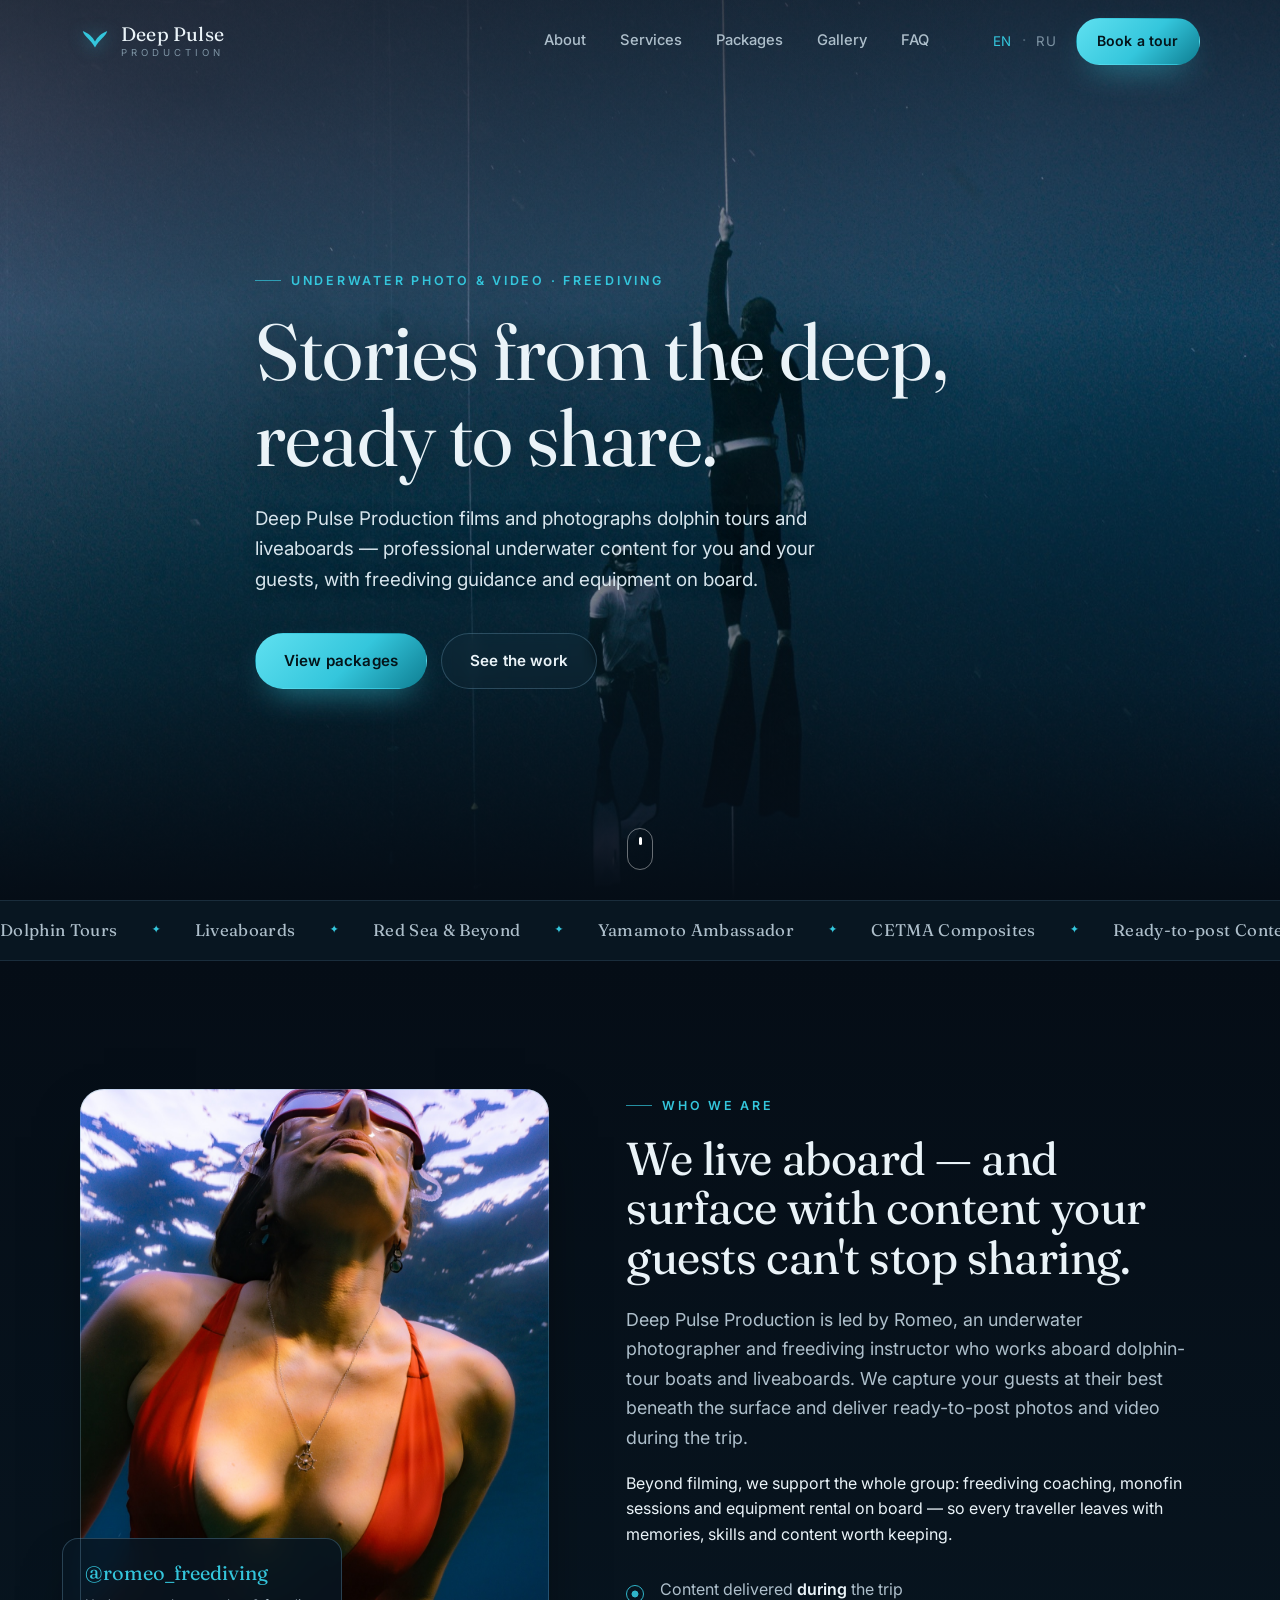
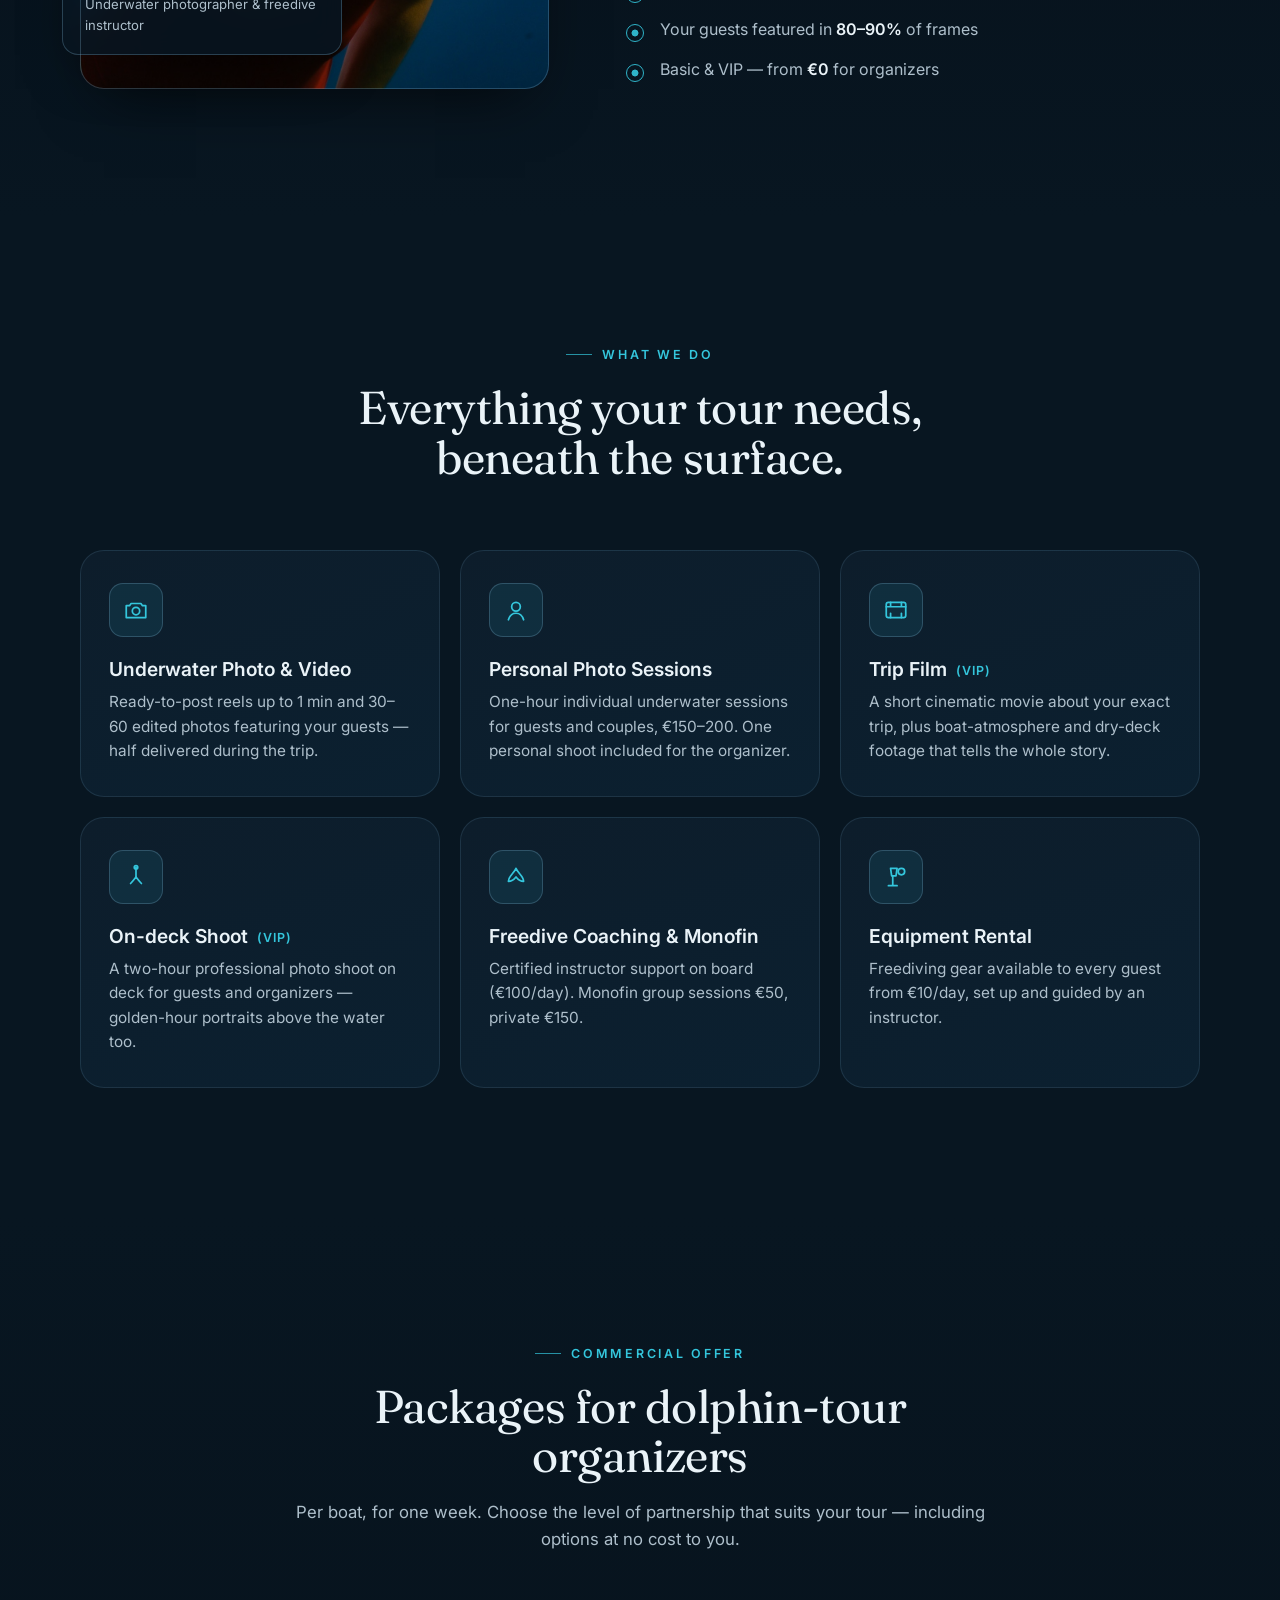
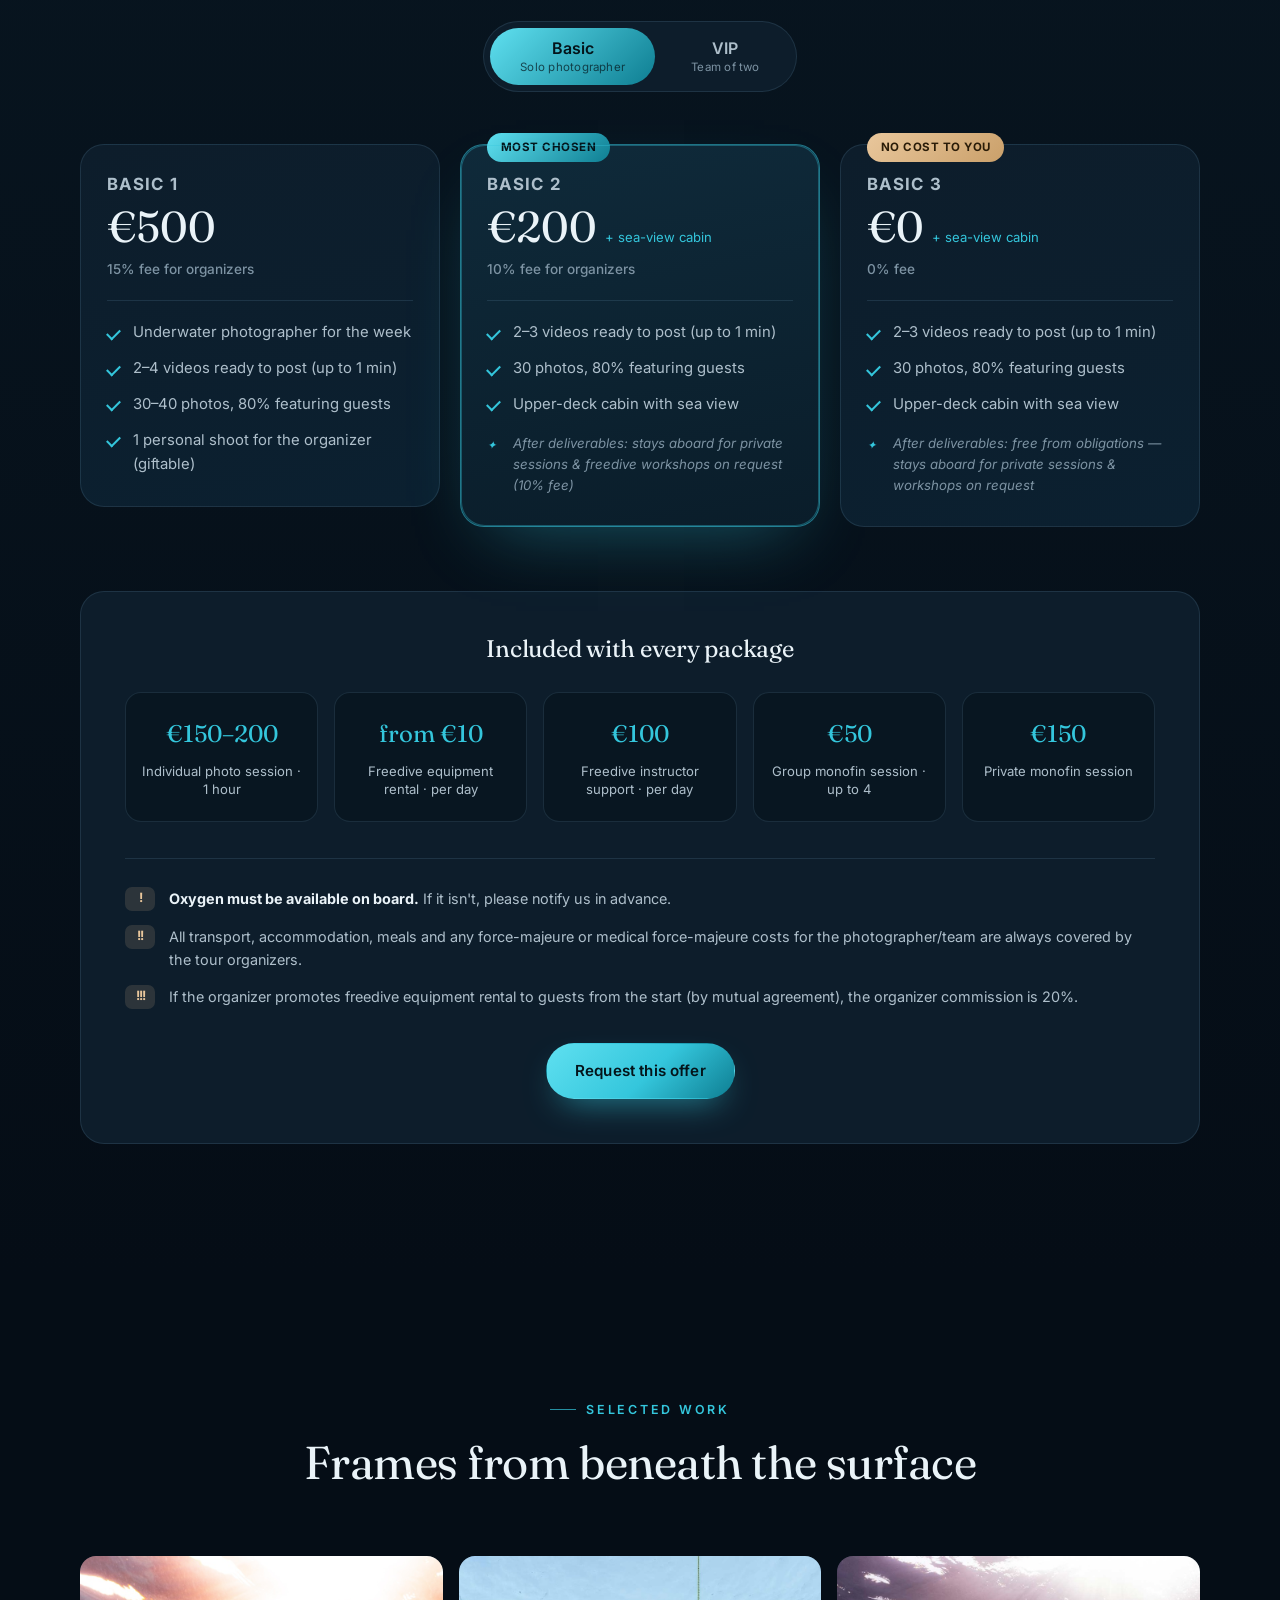
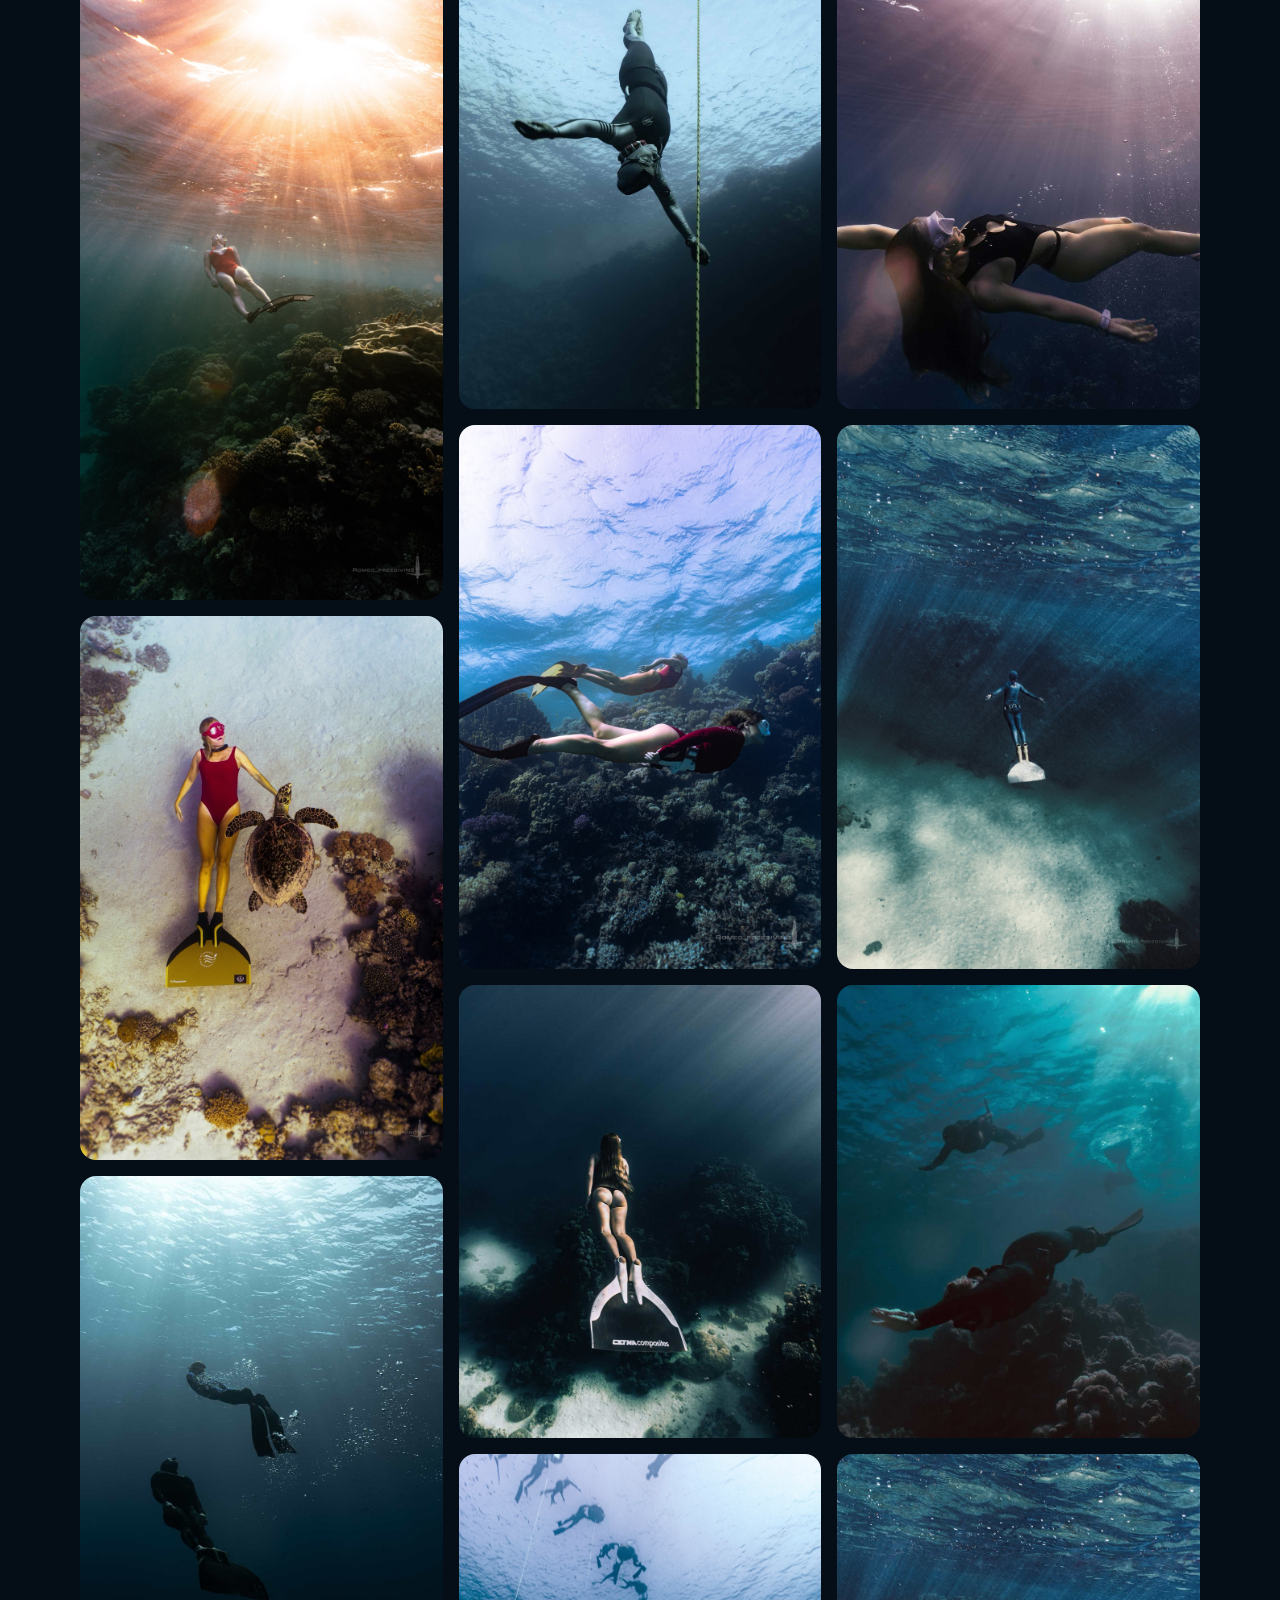
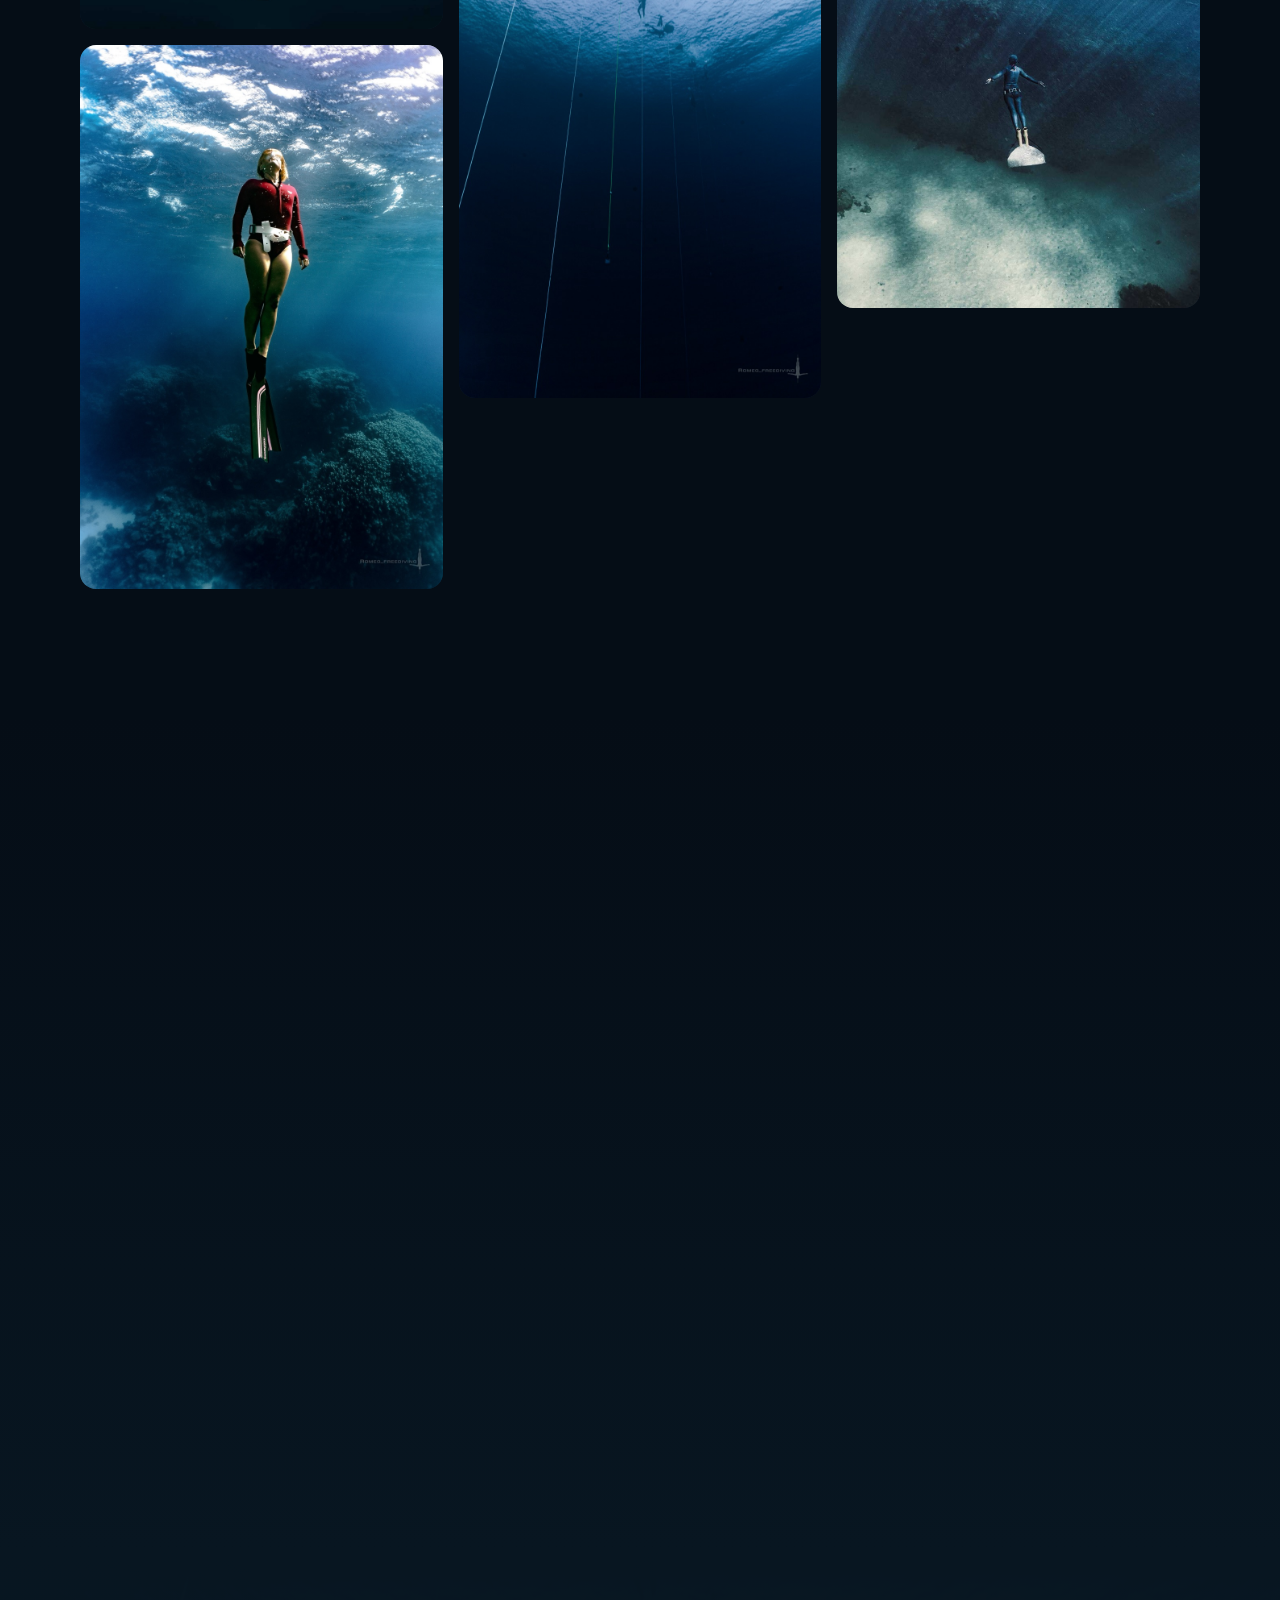
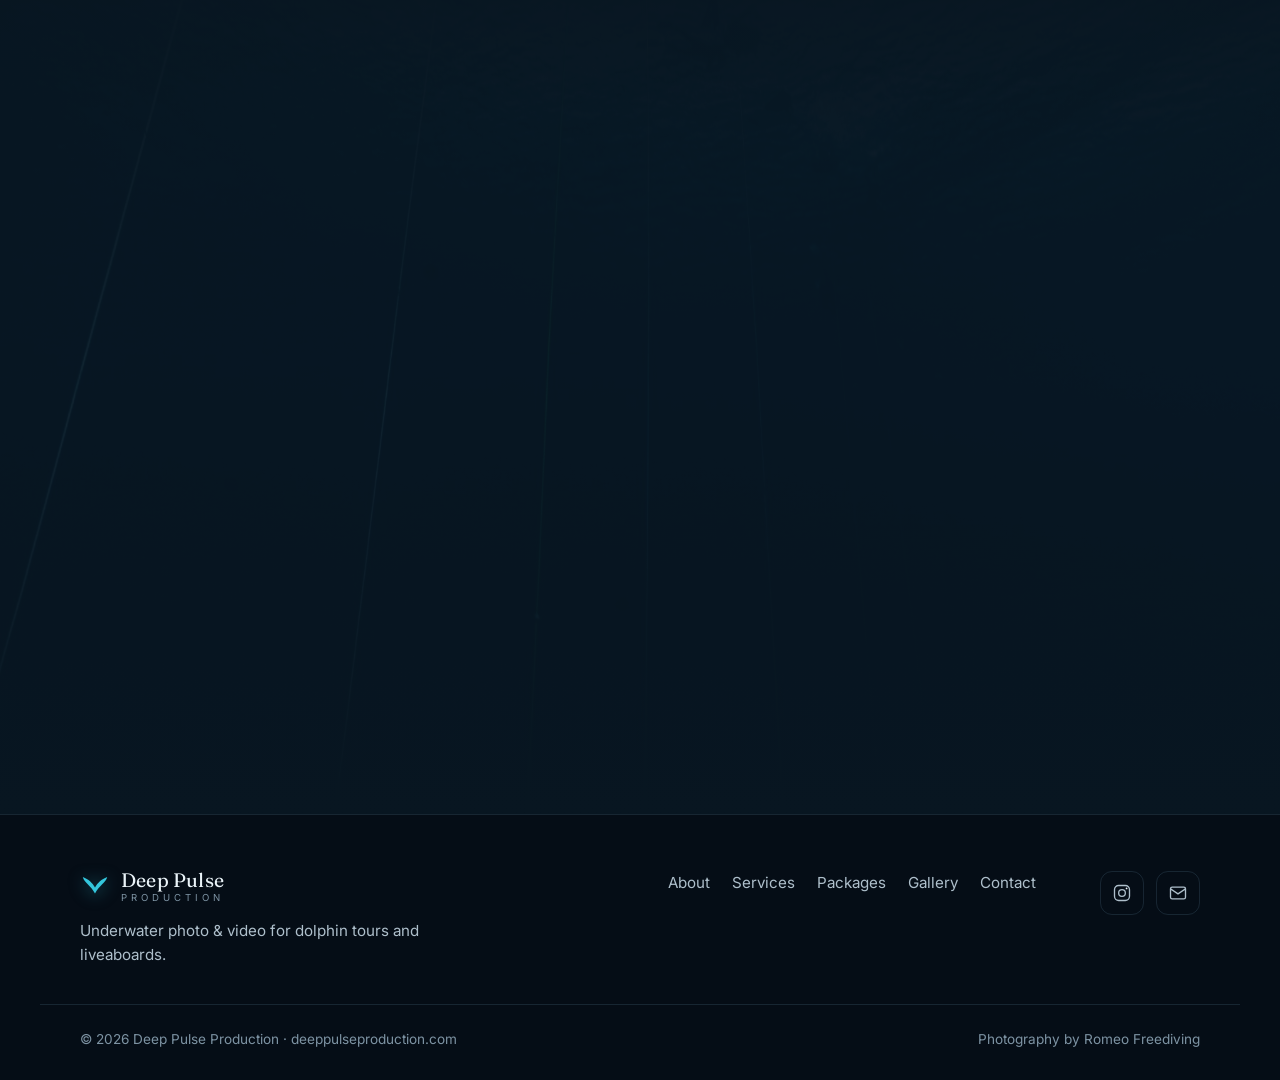
==== commit f84d97da: "fix: connect Deep Pulse production domain" ====
--- a/index.html
+++ b/index.html
@@ -10,7 +10,7 @@
 <meta property="og:description" content="Cinematic underwater content for dolphin tours & liveaboards. Photo, video, freediving and gear — on board with your guests." />
 <meta property="og:type" content="website" />
 <meta property="og:image" content="assets/img/hero1.jpg" />
-<meta property="og:url" content="https://deeplusleproduction.com" />
+<meta property="og:url" content="https://deeppulseproduction.com" />
 <link rel="icon" href="assets/img/favicon.svg" type="image/svg+xml" />
 <link rel="preconnect" href="https://fonts.googleapis.com" />
 <link rel="preconnect" href="https://fonts.gstatic.com" crossorigin />
@@ -357,9 +357,9 @@
             <svg viewBox="0 0 24 24" aria-hidden="true"><rect x="3" y="3" width="18" height="18" rx="5"/><circle cx="12" cy="12" r="4"/><circle cx="17.5" cy="6.5" r="1.1" fill="currentColor" stroke="none"/></svg>
             <span>@romeo_freediving</span>
           </a>
-          <a class="contact-chip" href="mailto:hello@deeplusleproduction.com">
+          <a class="contact-chip" href="mailto:hello@deeppulseproduction.com">
             <svg viewBox="0 0 24 24" aria-hidden="true"><rect x="3" y="5" width="18" height="14" rx="2"/><path d="m3 7 9 6 9-6"/></svg>
-            <span>hello@deeplusleproduction.com</span>
+            <span>hello@deeppulseproduction.com</span>
           </a>
         </div>
       </div>
@@ -407,11 +407,11 @@
     </nav>
     <div class="footer-social">
       <a href="https://instagram.com/romeo_freediving" target="_blank" rel="noopener" aria-label="Instagram"><svg viewBox="0 0 24 24"><rect x="3" y="3" width="18" height="18" rx="5"/><circle cx="12" cy="12" r="4"/><circle cx="17.5" cy="6.5" r="1.1" fill="currentColor" stroke="none"/></svg></a>
-      <a href="mailto:hello@deeplusleproduction.com" aria-label="Email"><svg viewBox="0 0 24 24"><rect x="3" y="5" width="18" height="14" rx="2"/><path d="m3 7 9 6 9-6"/></svg></a>
+      <a href="mailto:hello@deeppulseproduction.com" aria-label="Email"><svg viewBox="0 0 24 24"><rect x="3" y="5" width="18" height="14" rx="2"/><path d="m3 7 9 6 9-6"/></svg></a>
     </div>
   </div>
   <div class="container footer-bottom">
-    <span>© <span id="year">2026</span> Deep Pulse Production · deeplusleproduction.com</span>
+    <span>© <span id="year">2026</span> Deep Pulse Production · deeppulseproduction.com</span>
     <span class="footer-credit"><span class="lang lang-en">Photography by Romeo Freediving</span><span class="lang lang-ru">Фотографии: Romeo Freediving</span></span>
   </div>
 </footer>
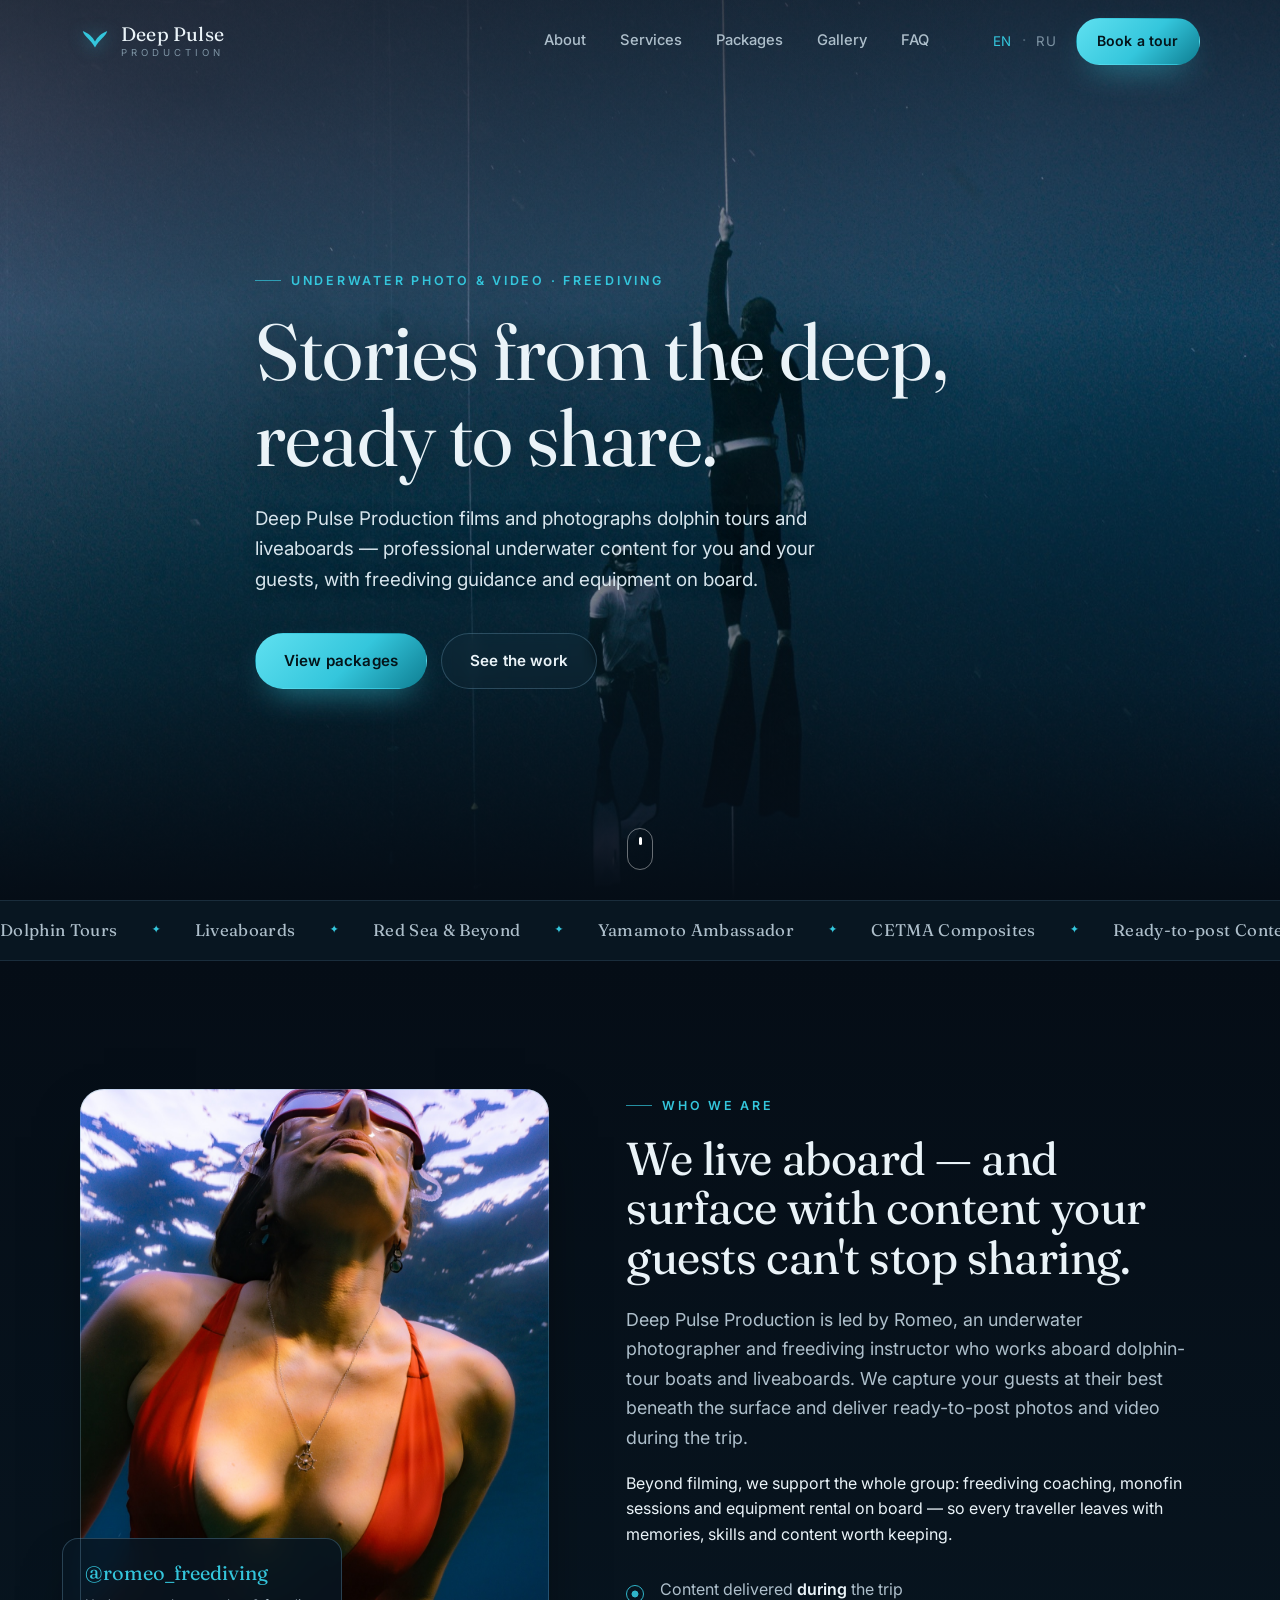
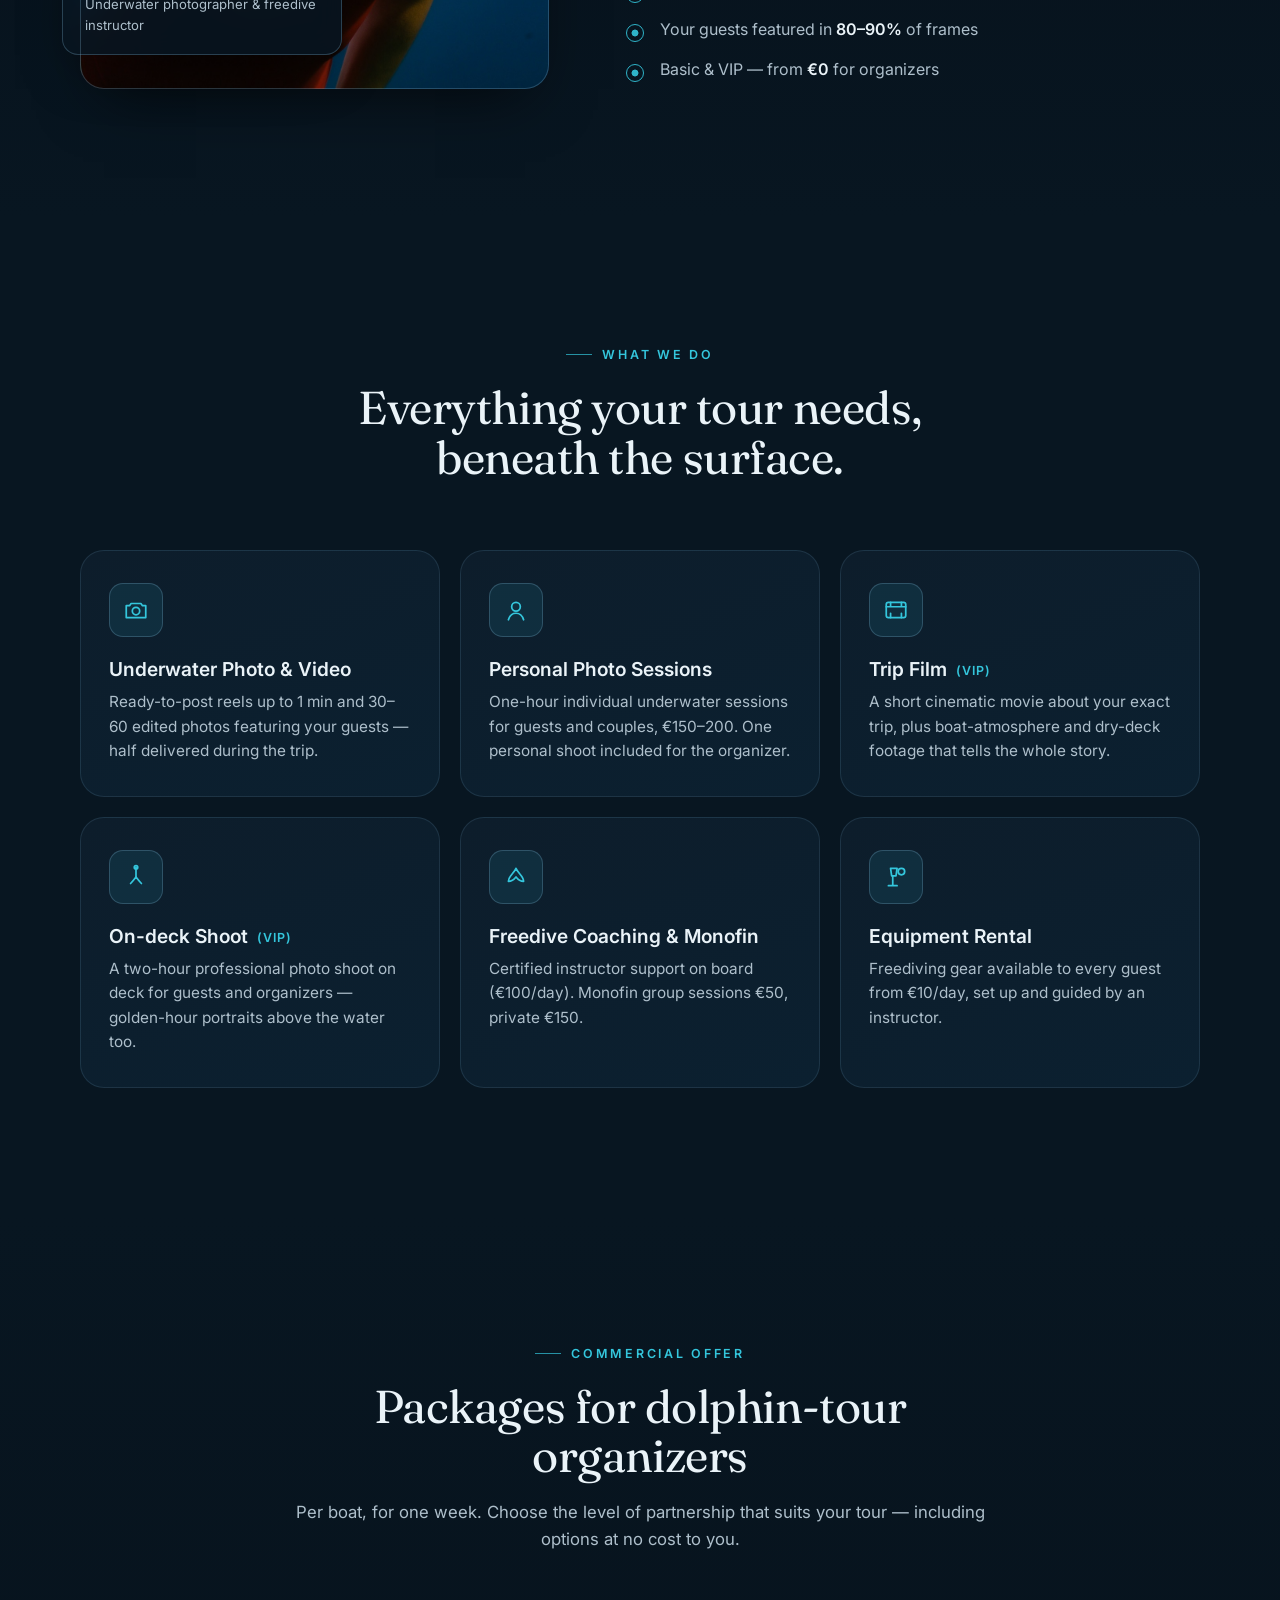
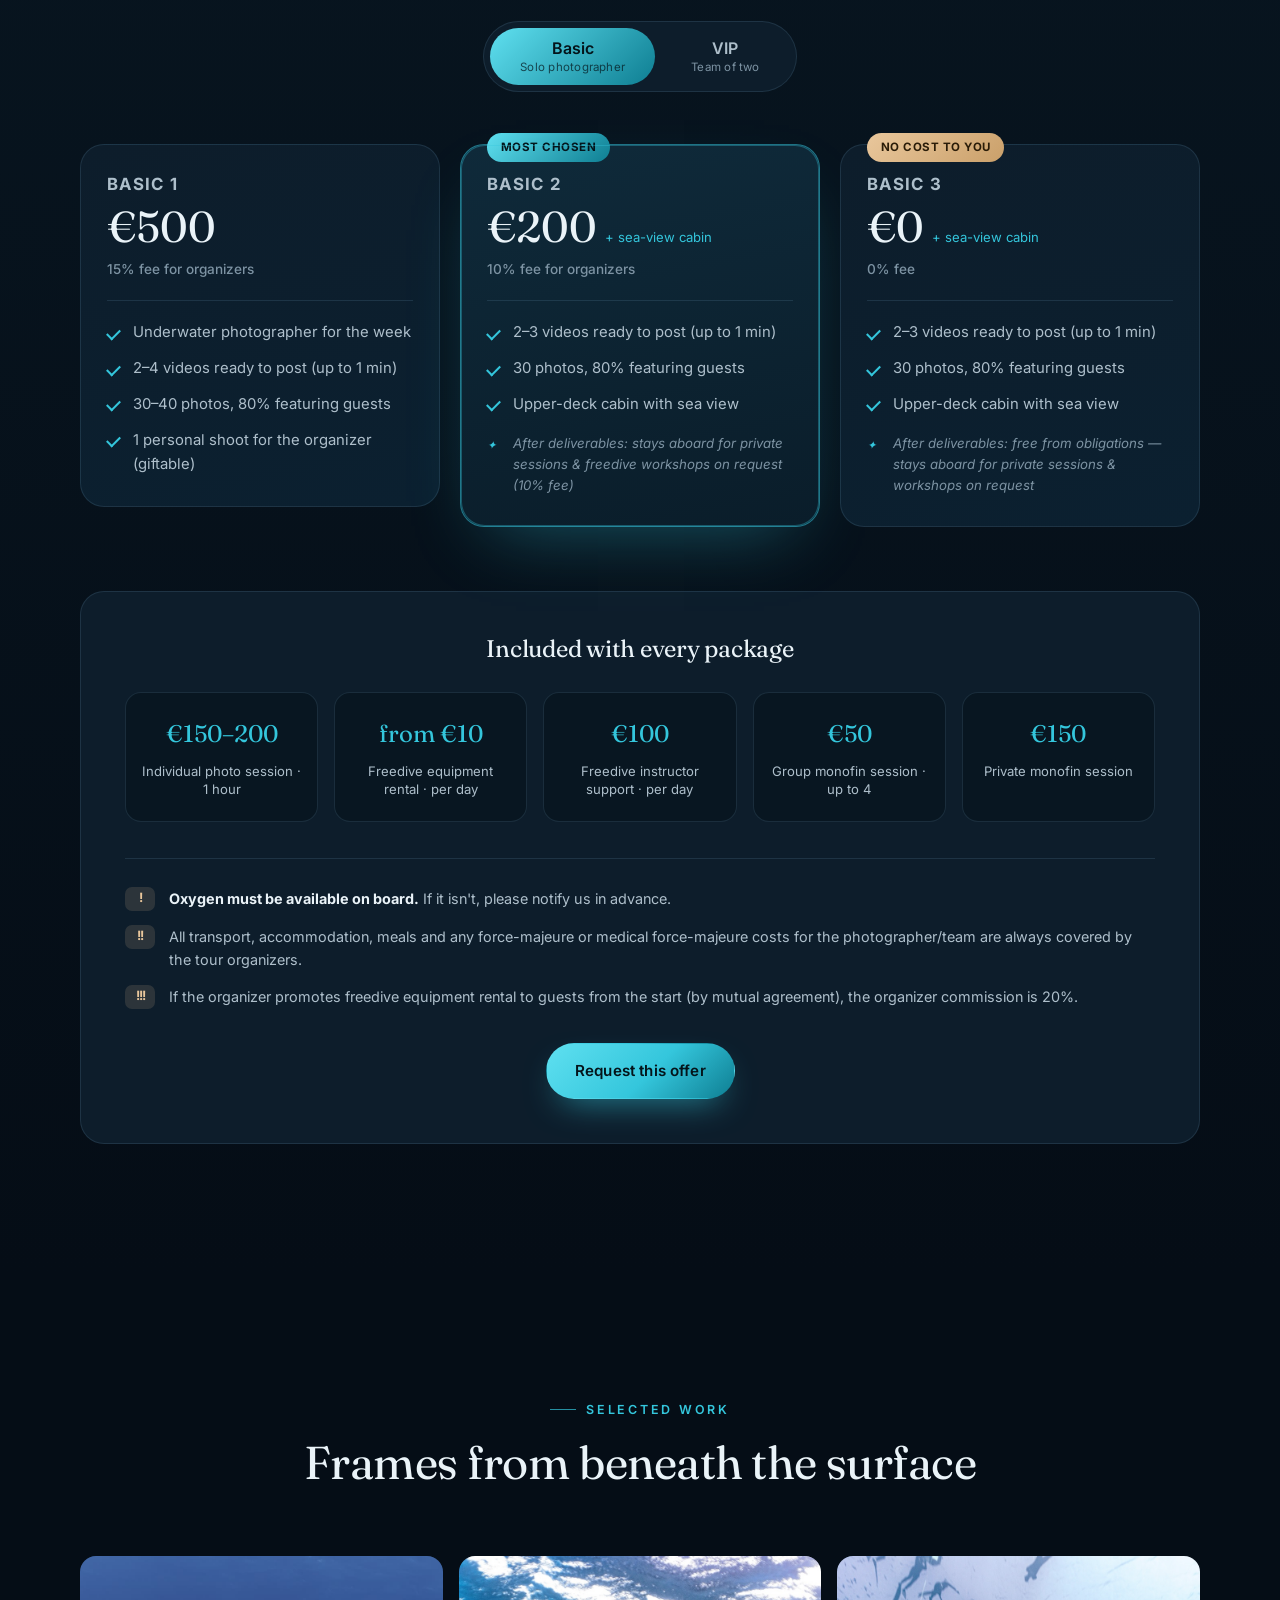
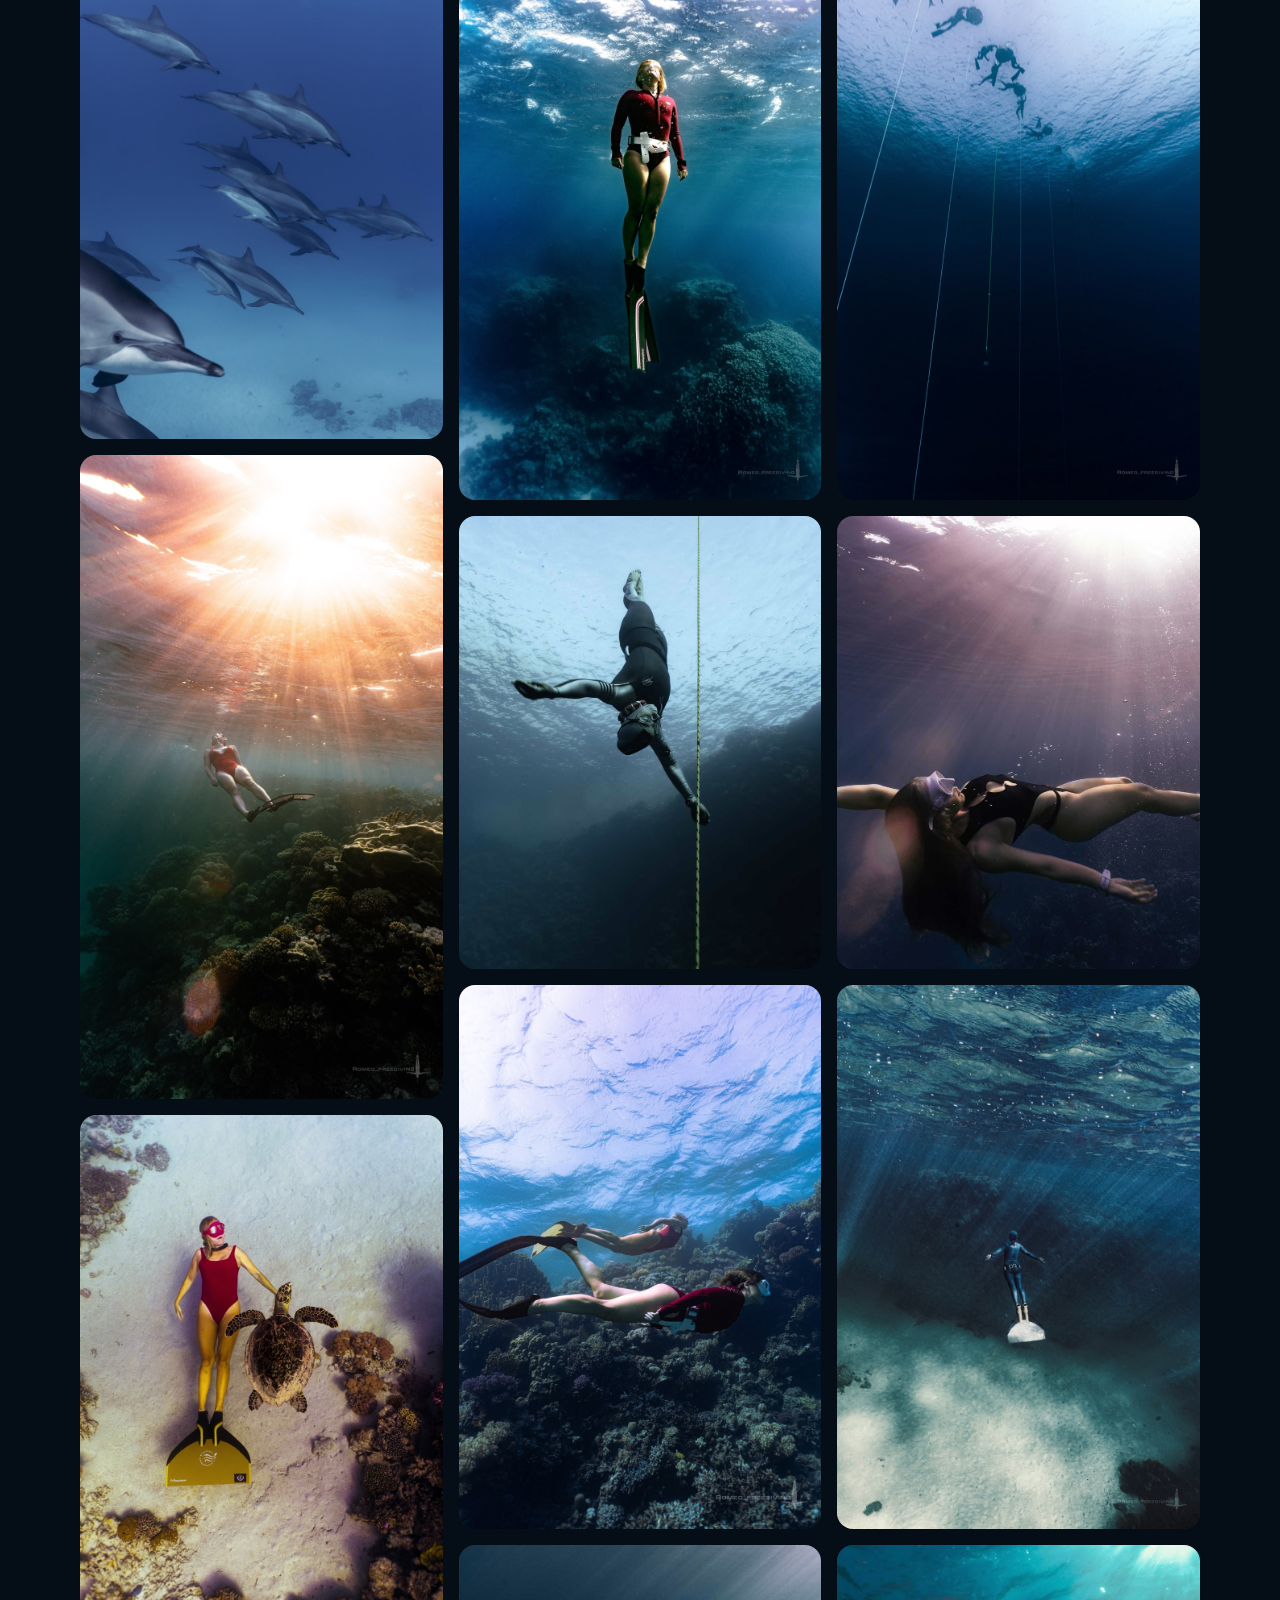
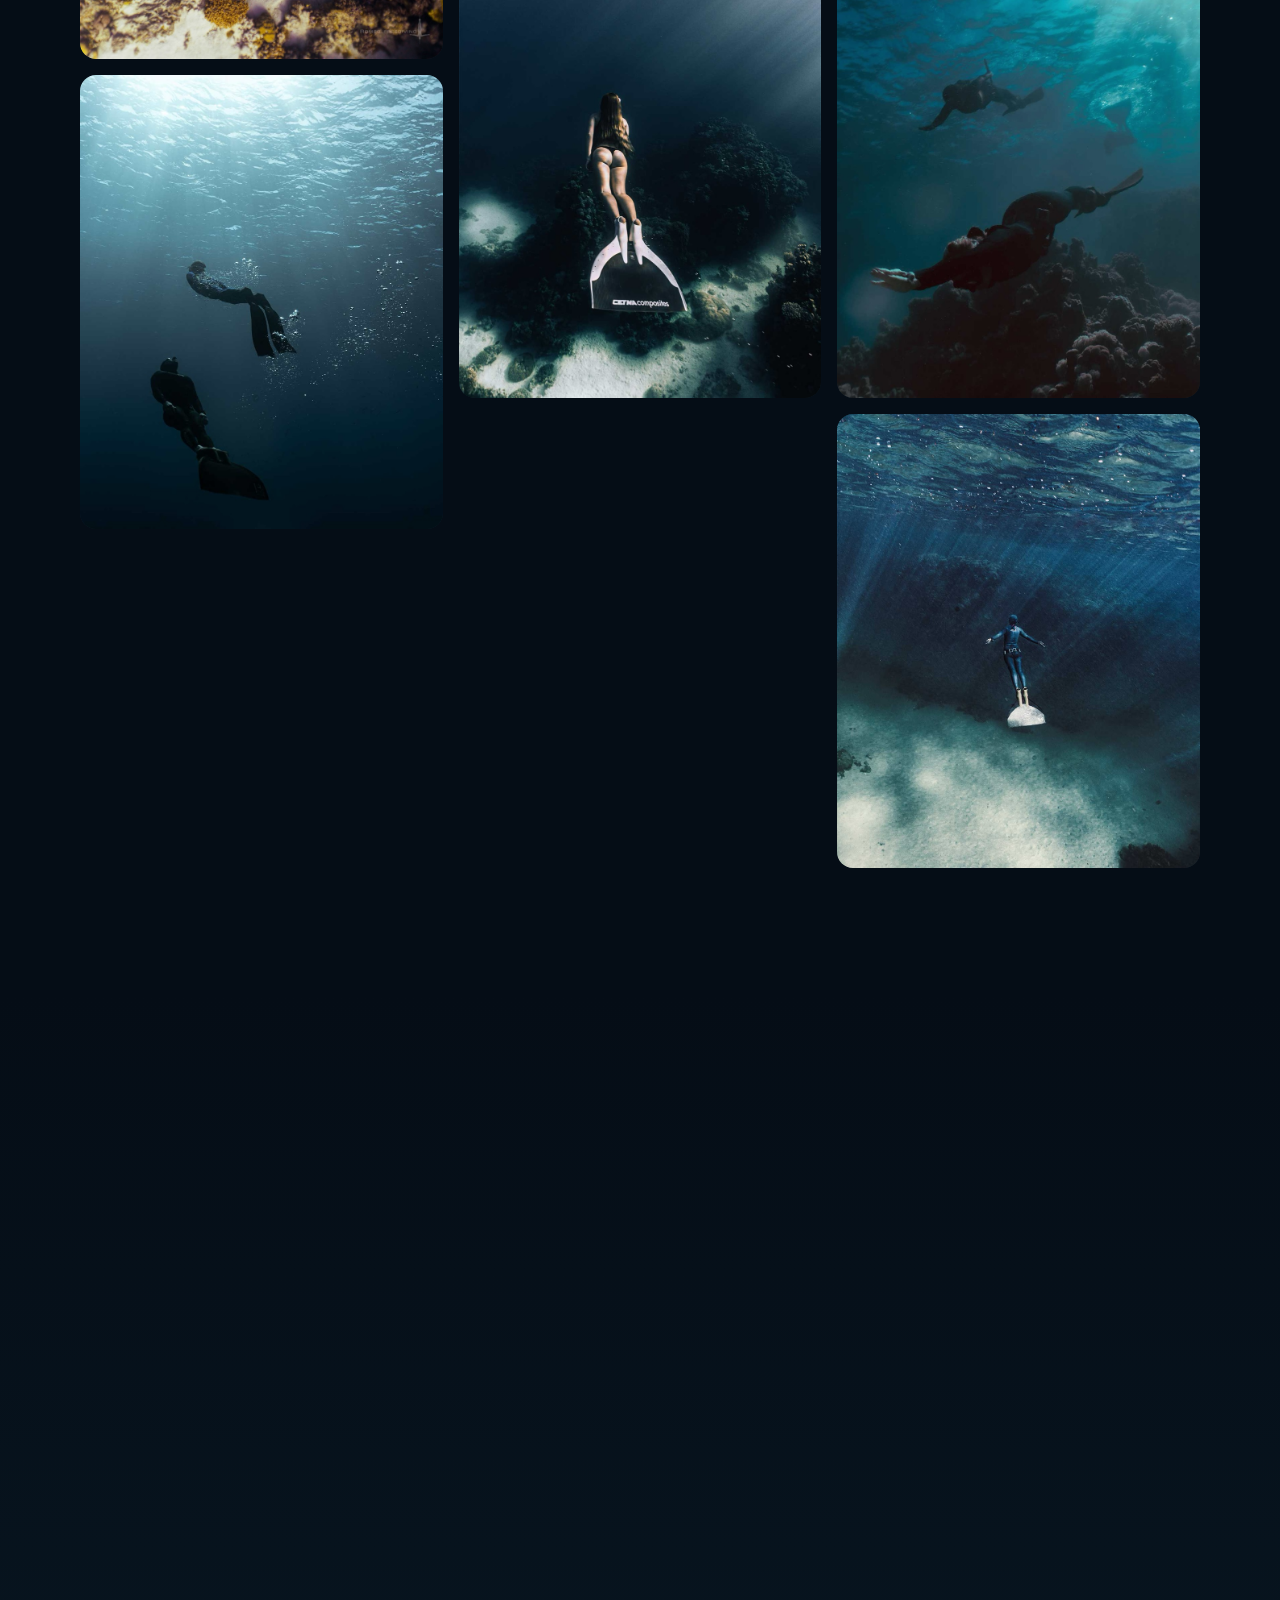
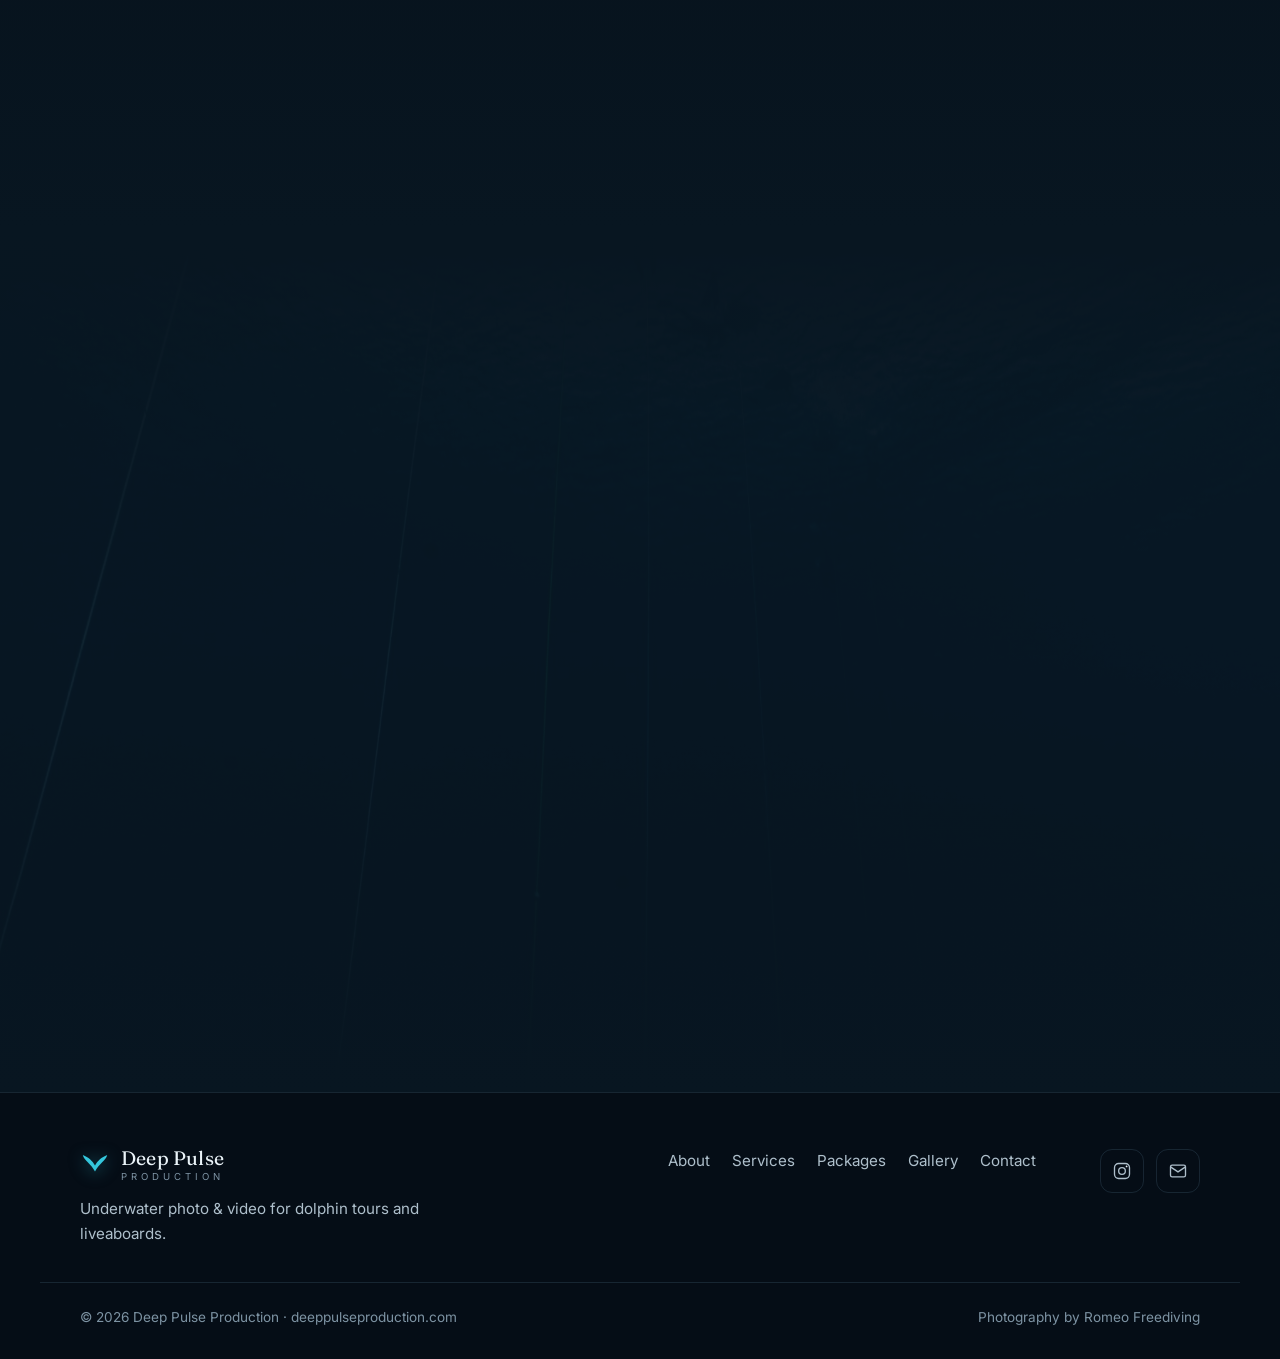
==== commit 0babe623: "Add new dolphin imagery" ====
--- a/index.html
+++ b/index.html
@@ -59,6 +59,7 @@
       <div class="hero-slide is-active" style="background-image:url('assets/img/hero1.jpg')"></div>
       <div class="hero-slide" style="background-image:url('assets/img/hero2.jpg')"></div>
       <div class="hero-slide" style="background-image:url('assets/img/hero3.jpg')"></div>
+      <div class="hero-slide" style="background-image:url('assets/img/hero4.jpg')"></div>
       <div class="hero-overlay"></div>
     </div>
     <div class="container hero-inner">
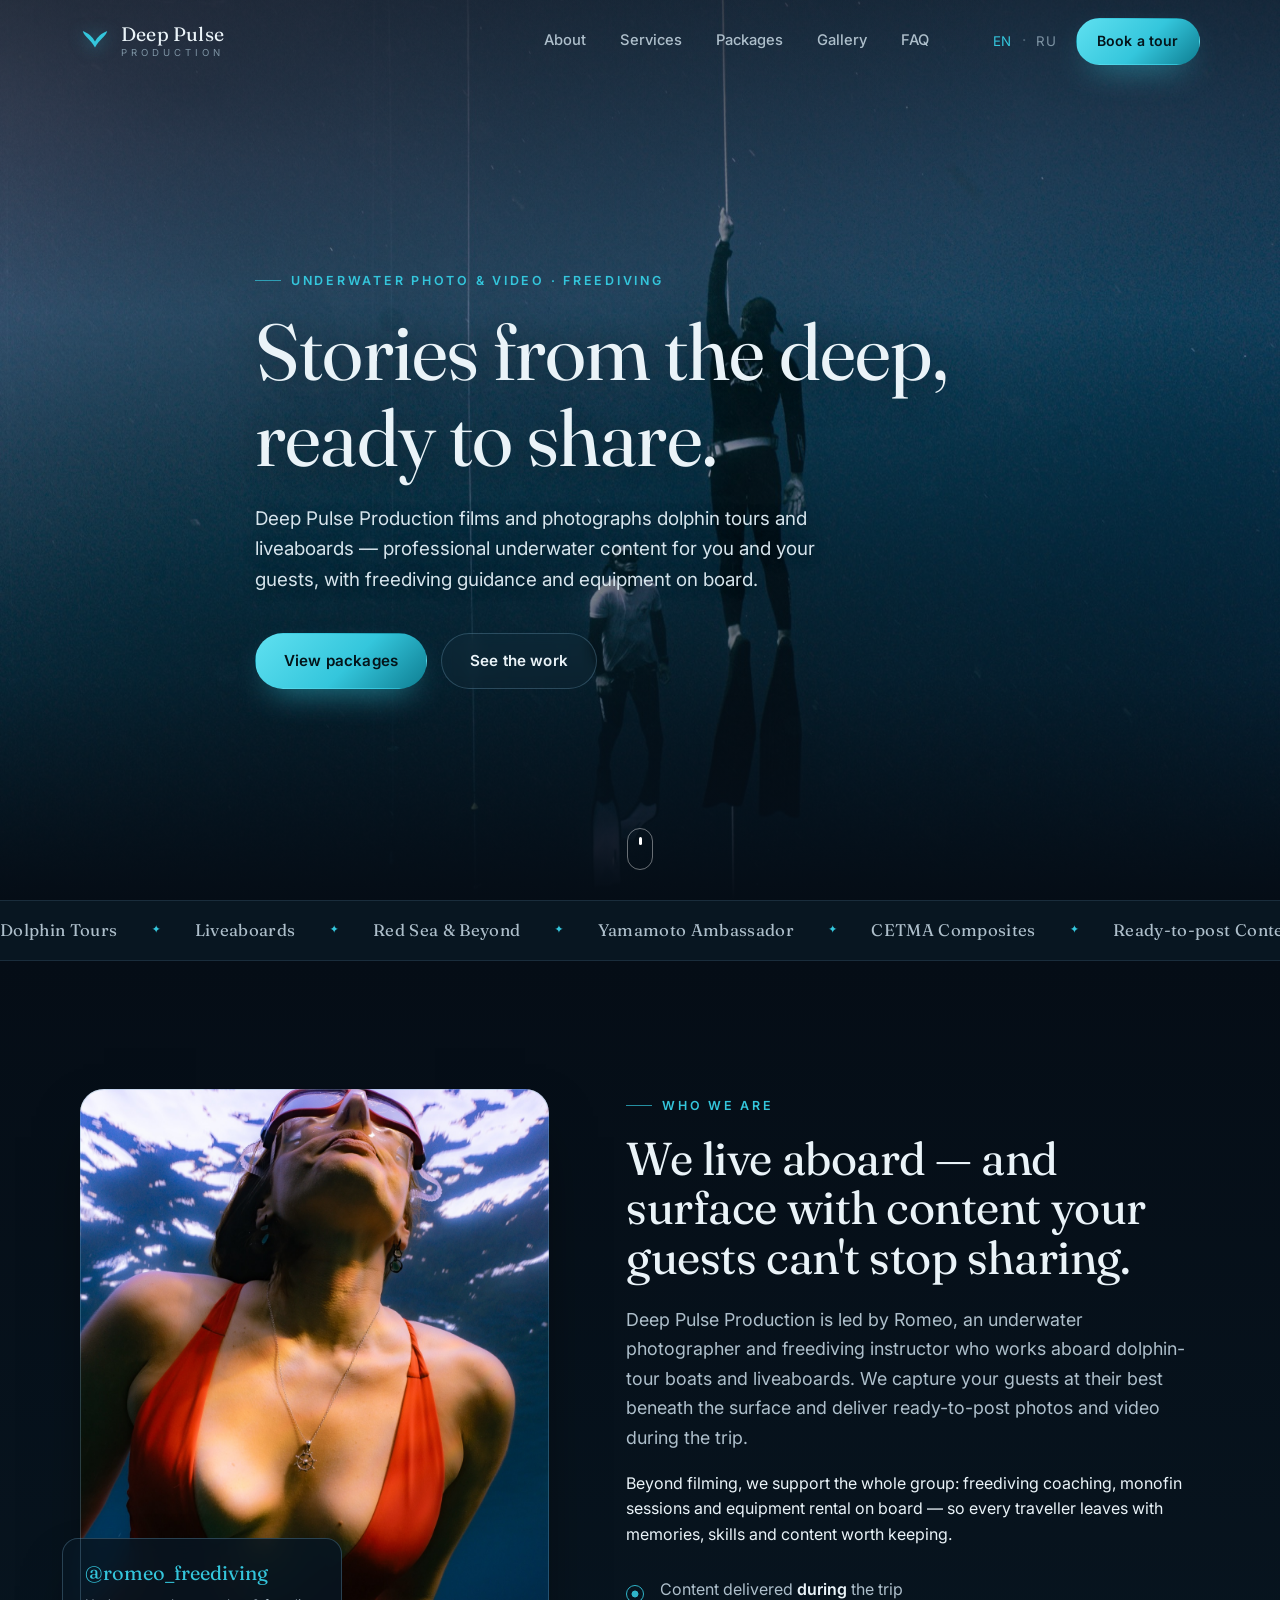
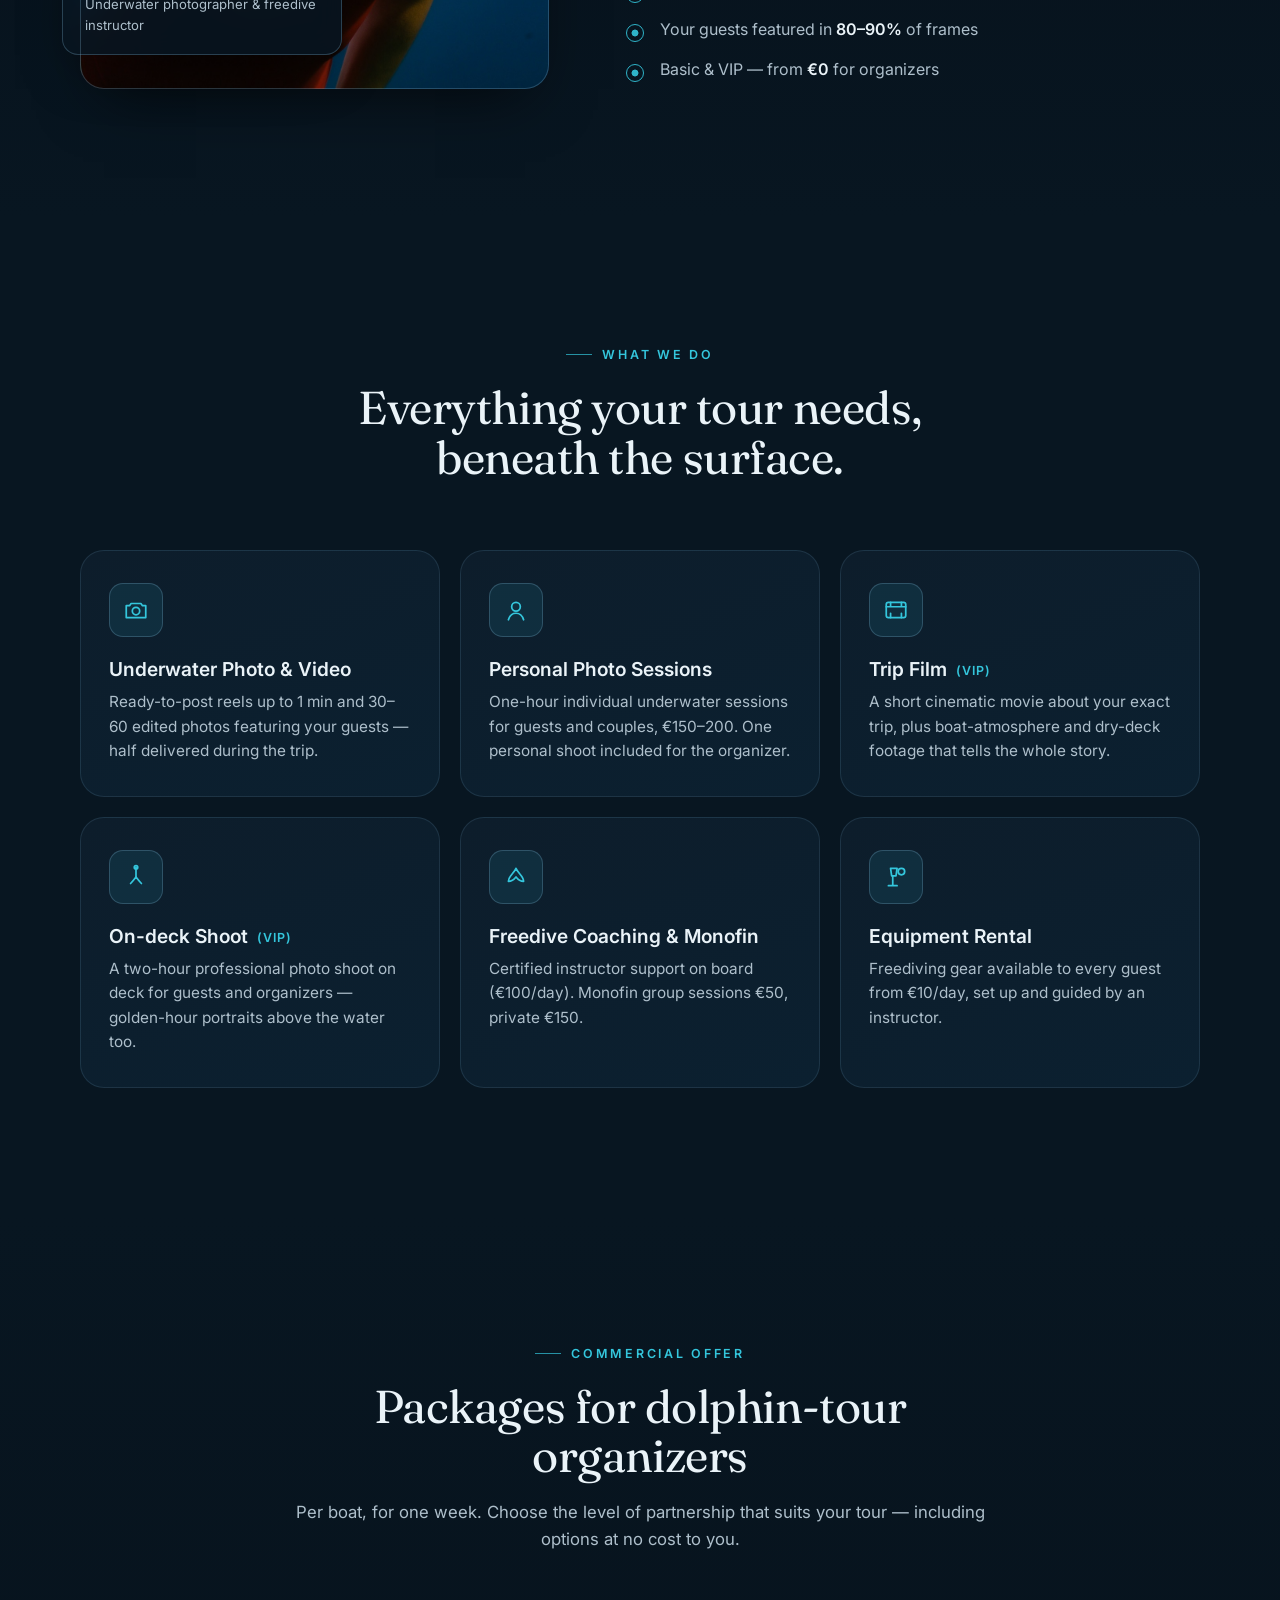
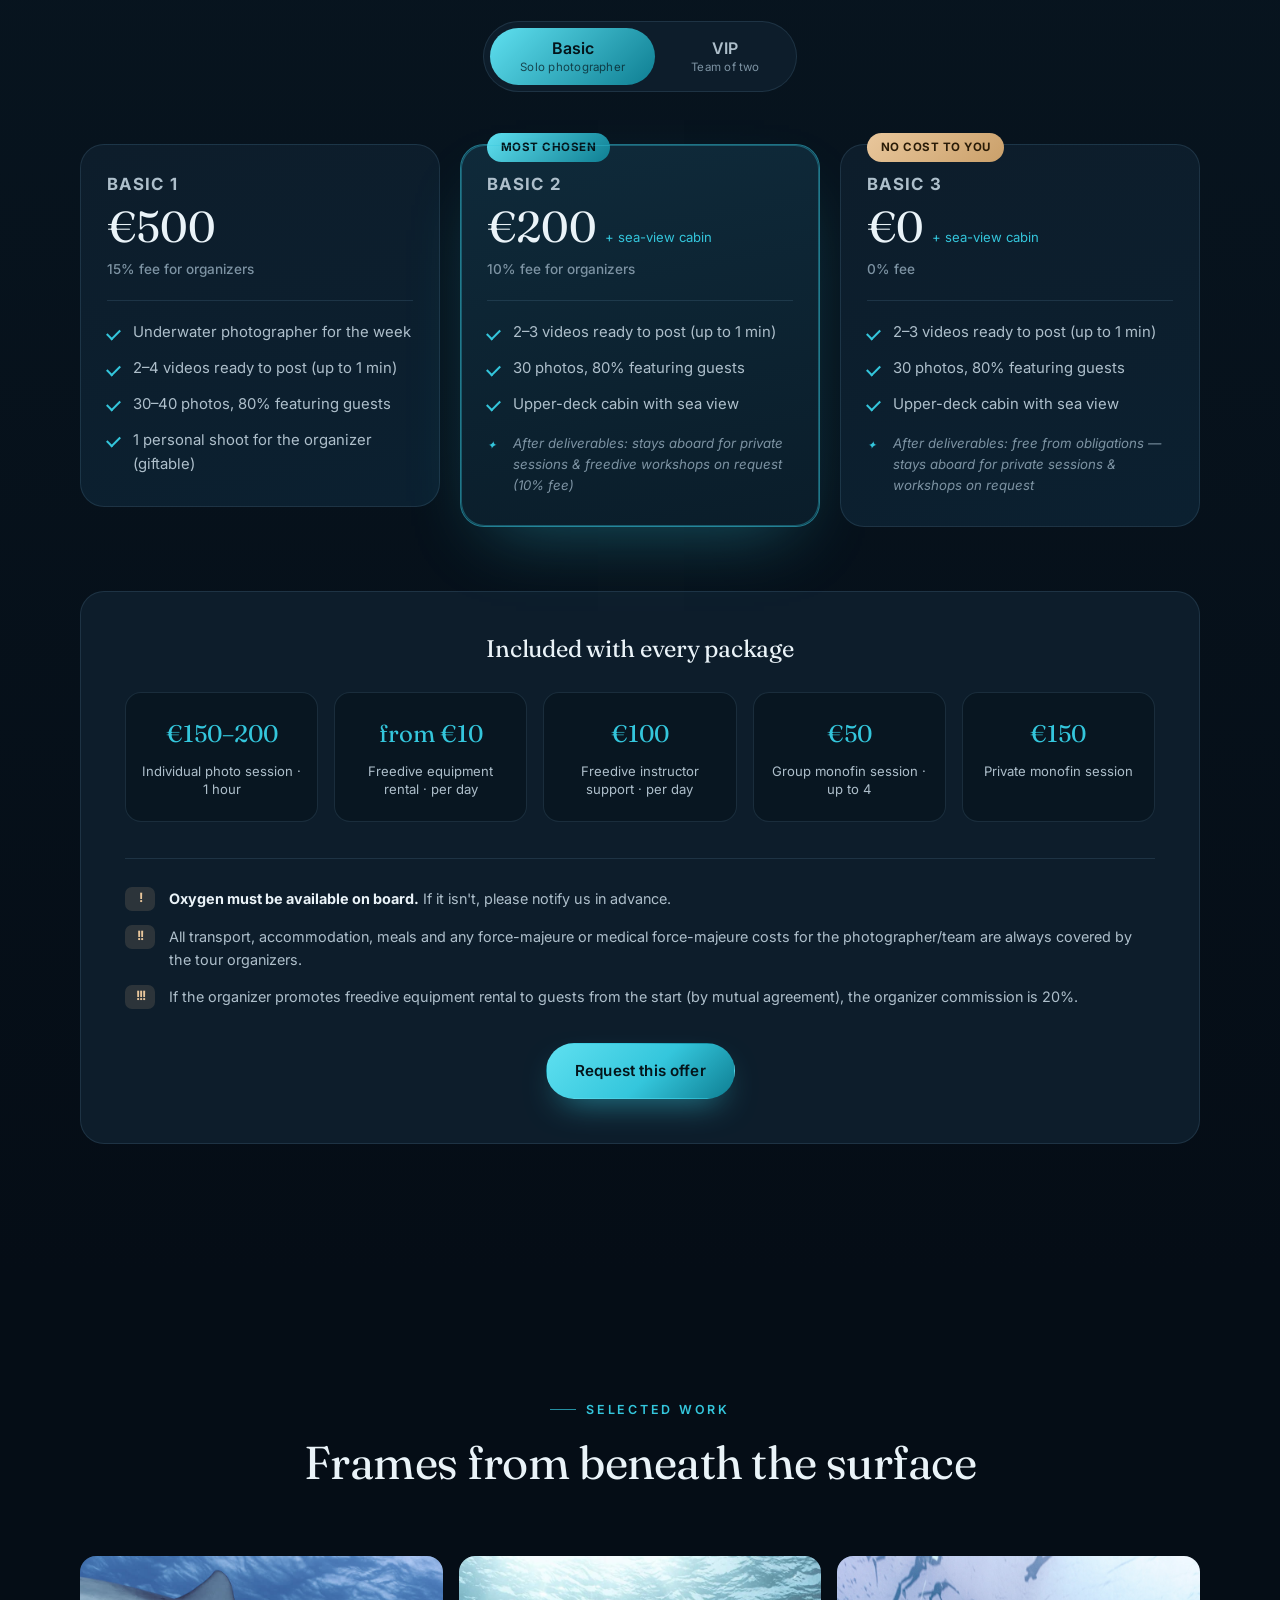
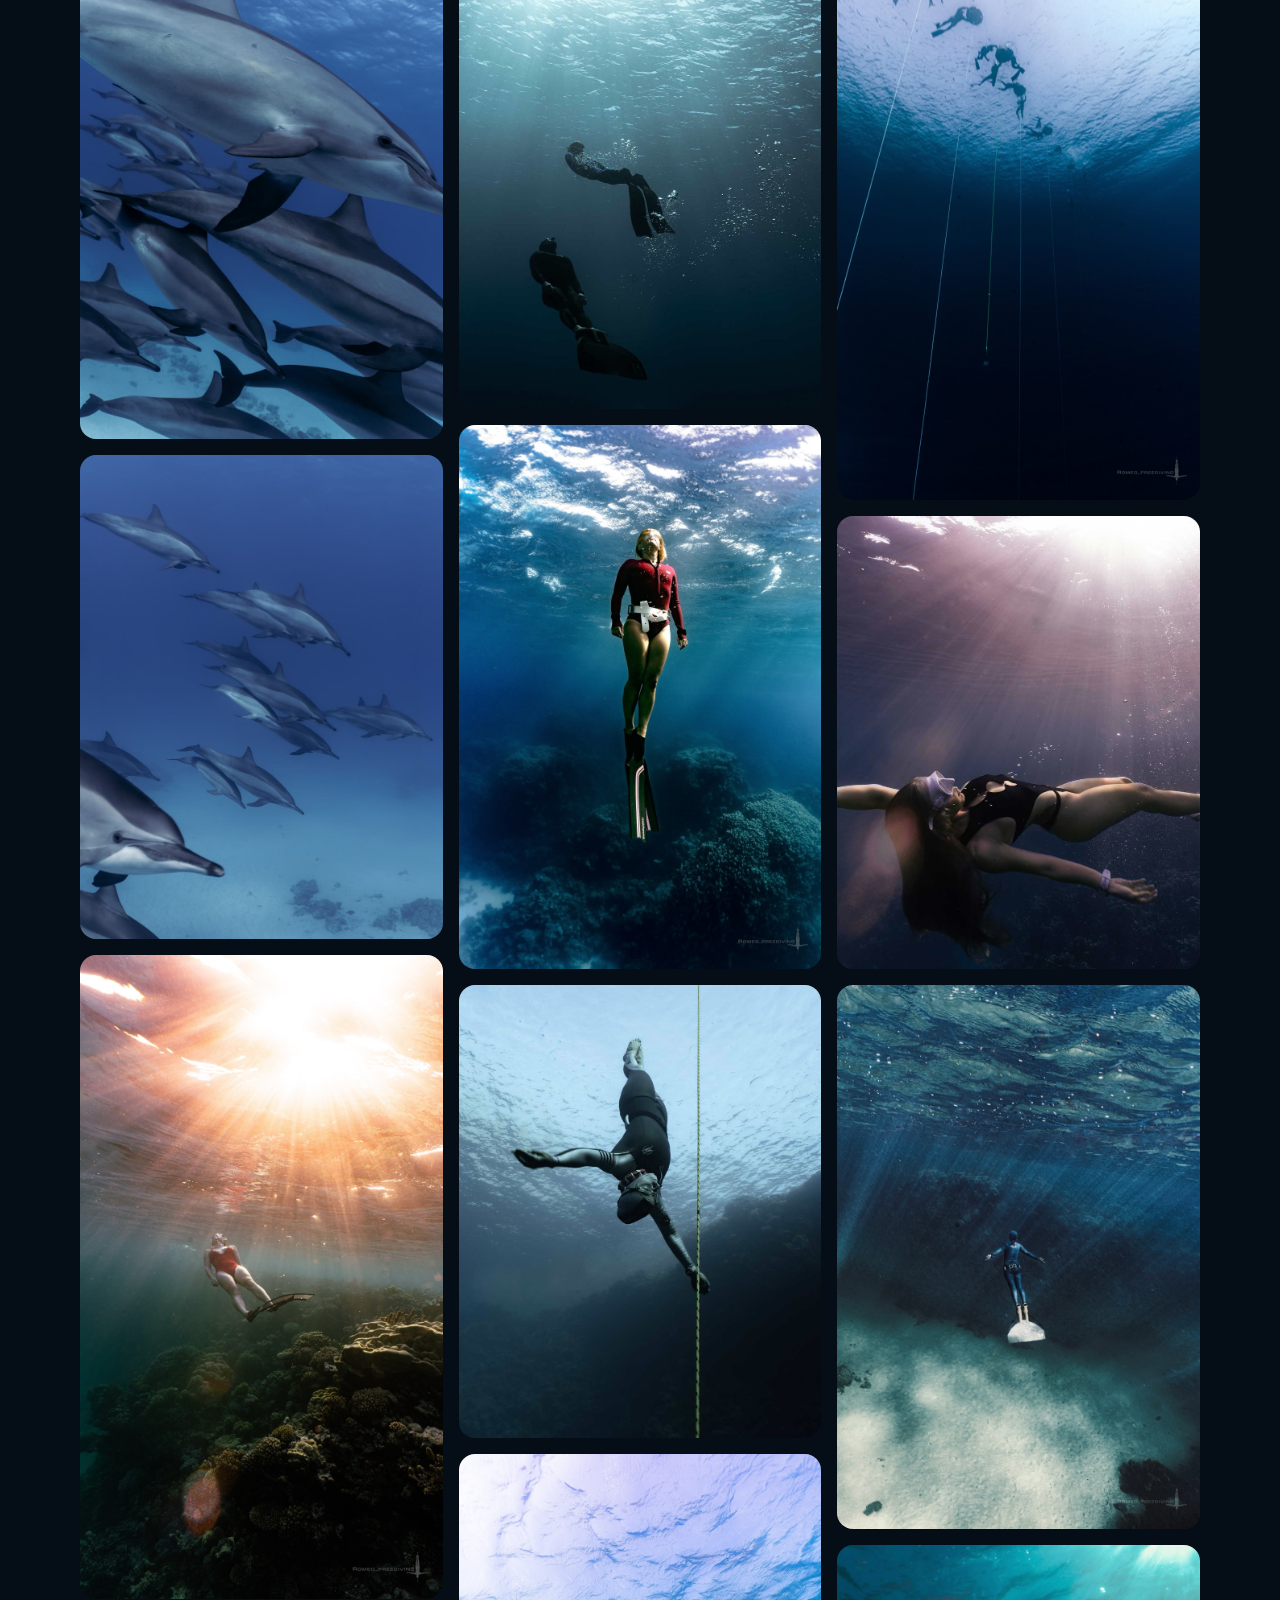
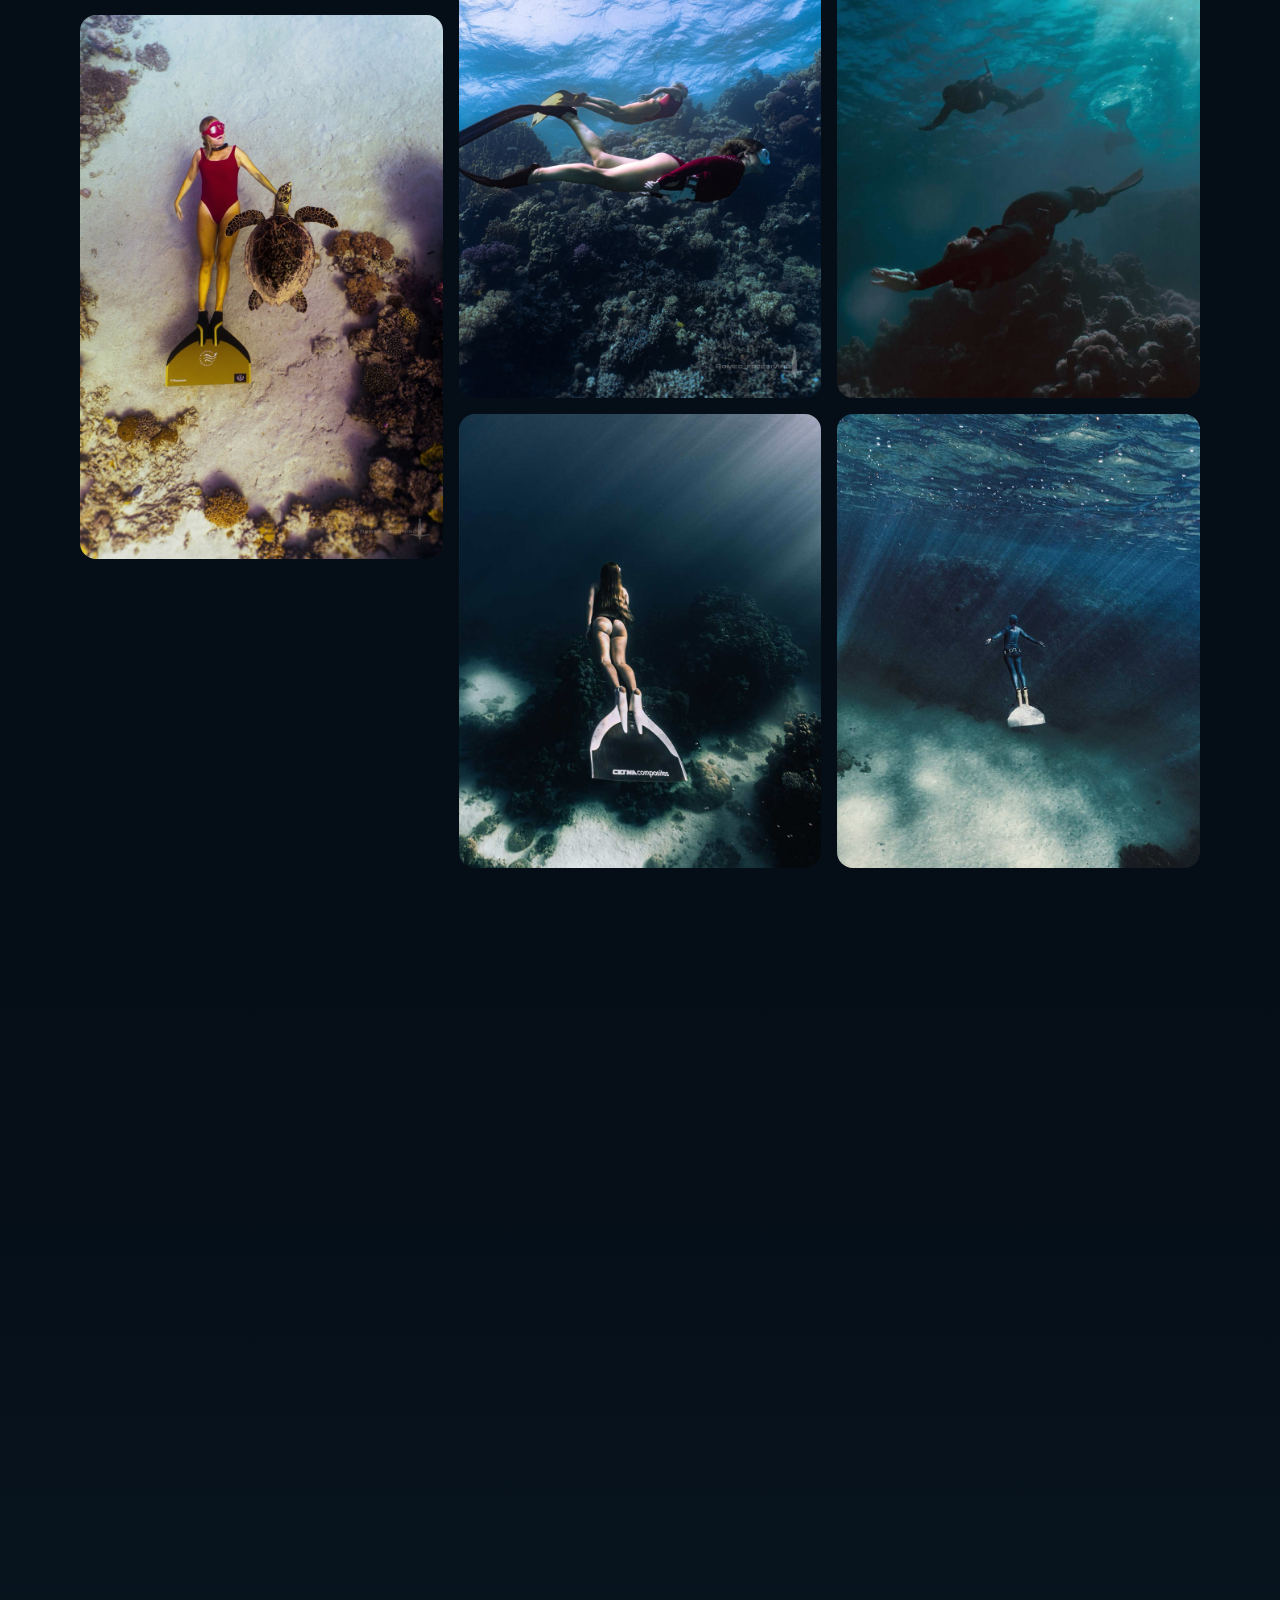
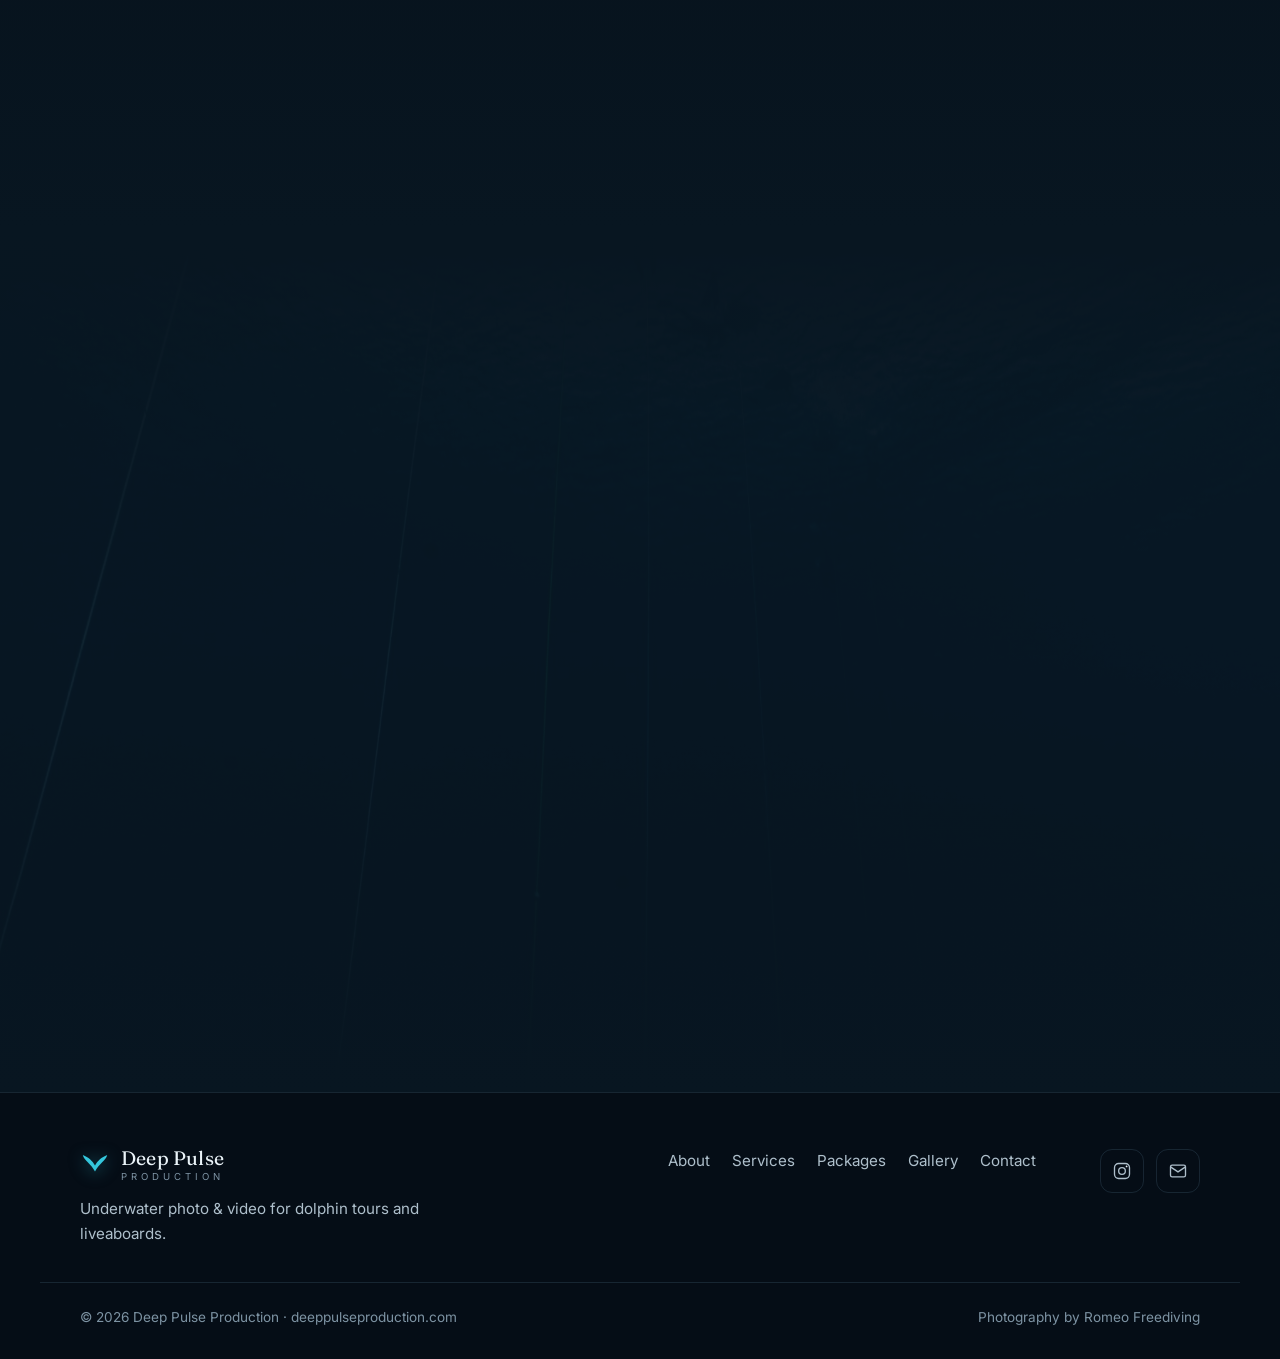
==== commit f1c15cad: "Add Asia freediving direction drafts" ====
--- a/index.html
+++ b/index.html
@@ -60,6 +60,7 @@
       <div class="hero-slide" style="background-image:url('assets/img/hero2.jpg')"></div>
       <div class="hero-slide" style="background-image:url('assets/img/hero3.jpg')"></div>
       <div class="hero-slide" style="background-image:url('assets/img/hero4.jpg')"></div>
+      <div class="hero-slide" style="background-image:url('assets/img/hero5.jpg')"></div>
       <div class="hero-overlay"></div>
     </div>
     <div class="container hero-inner">
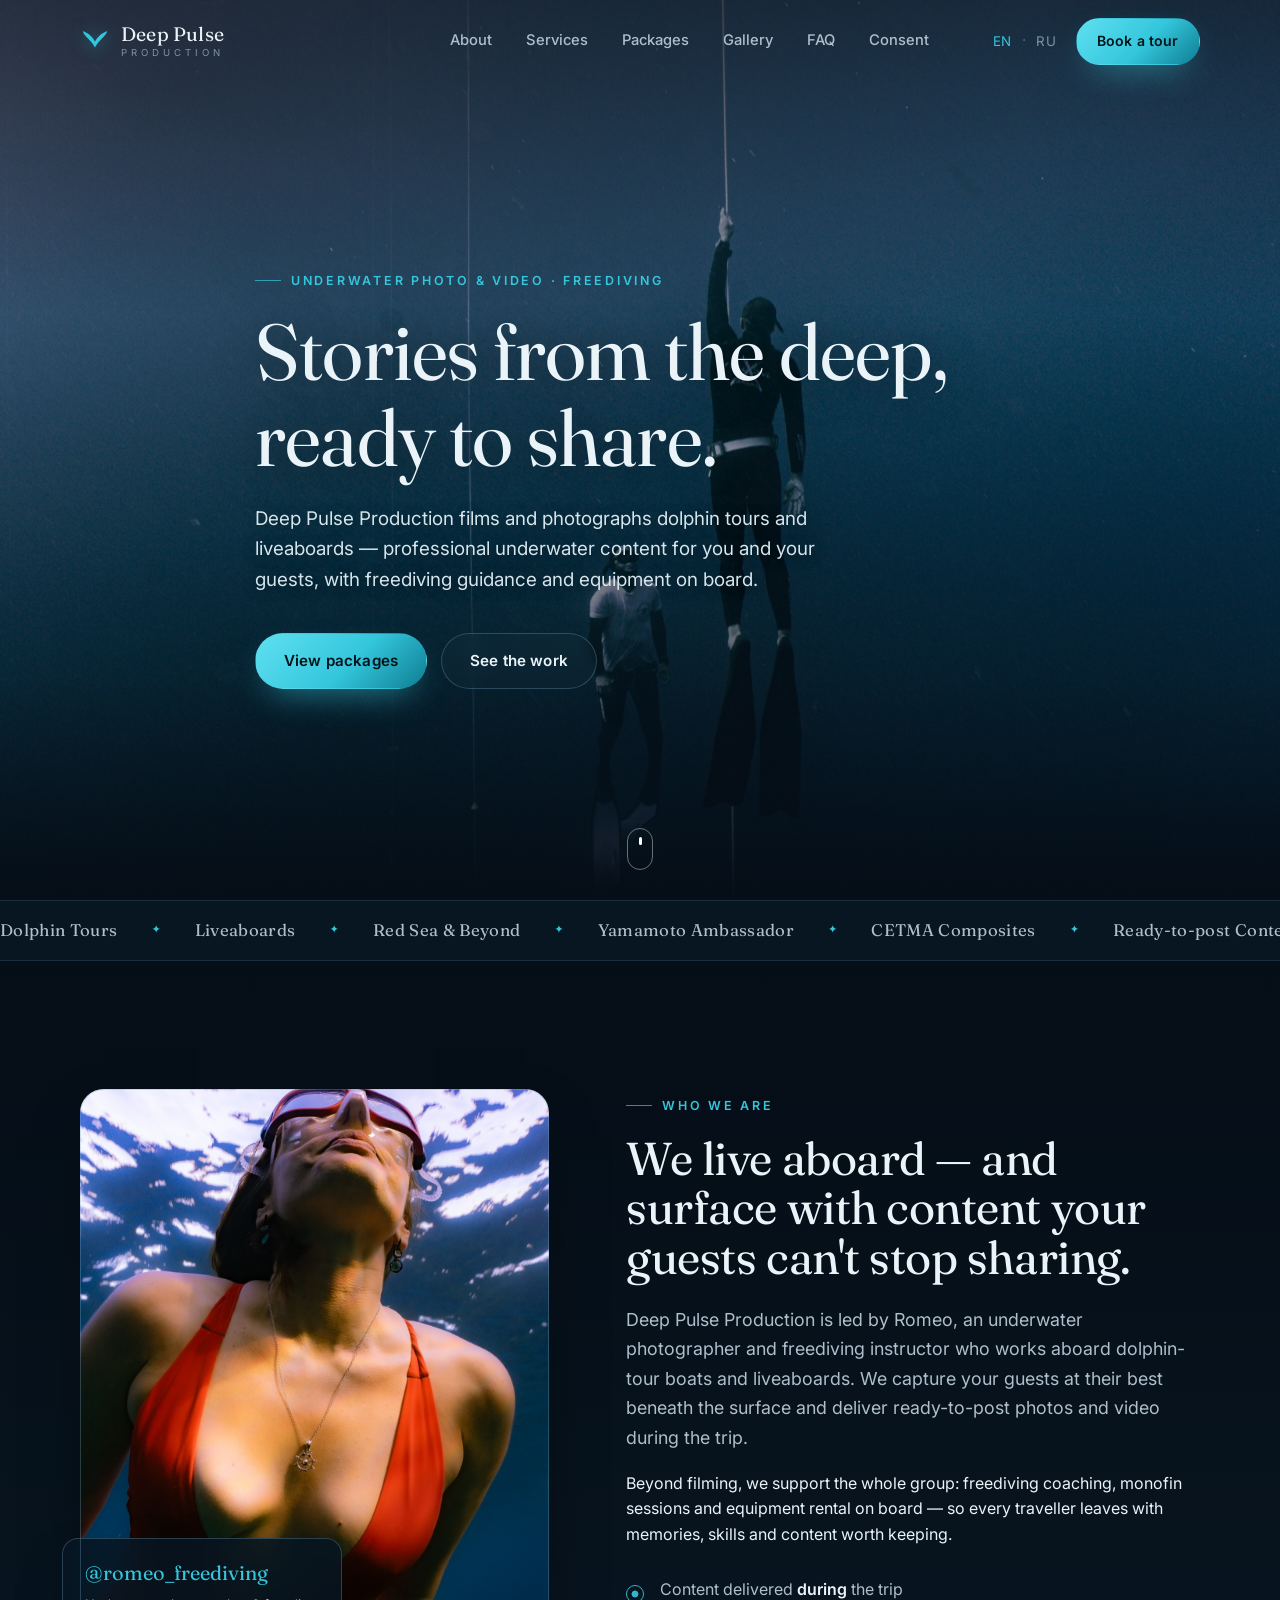
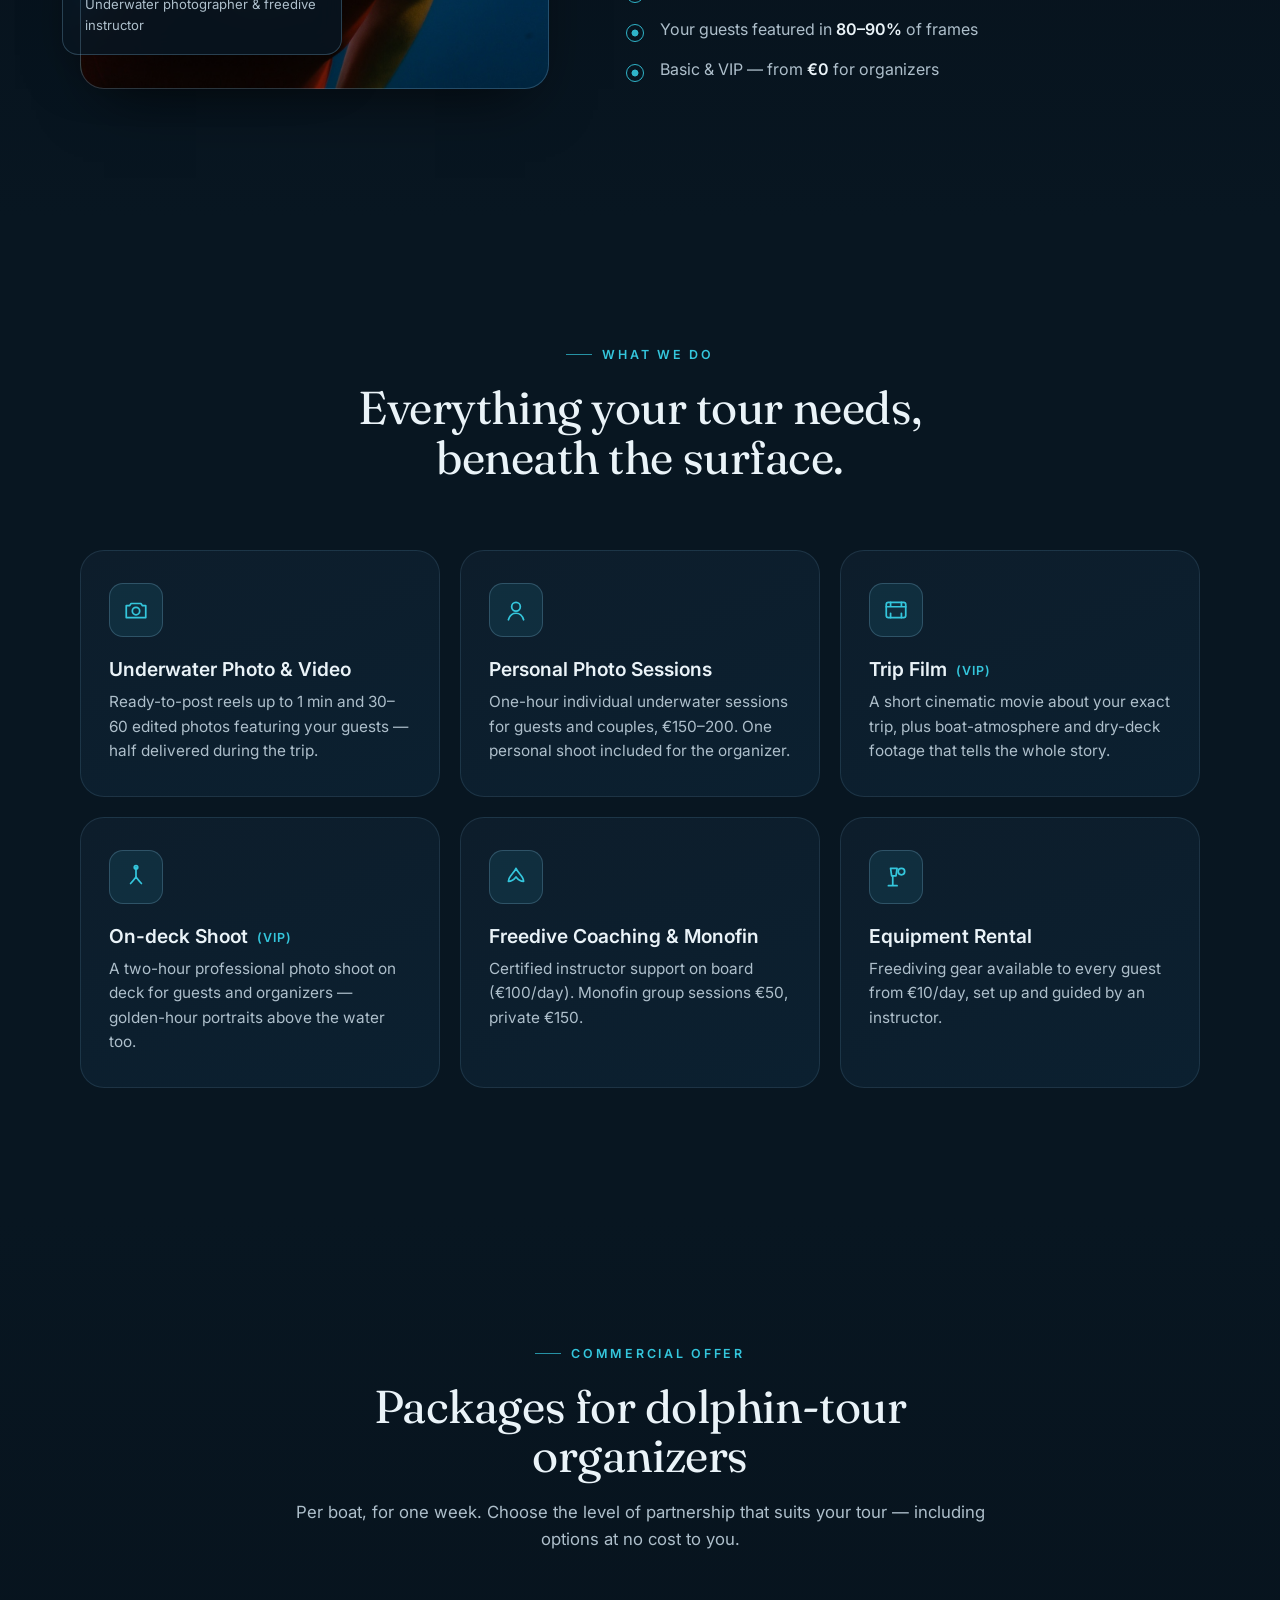
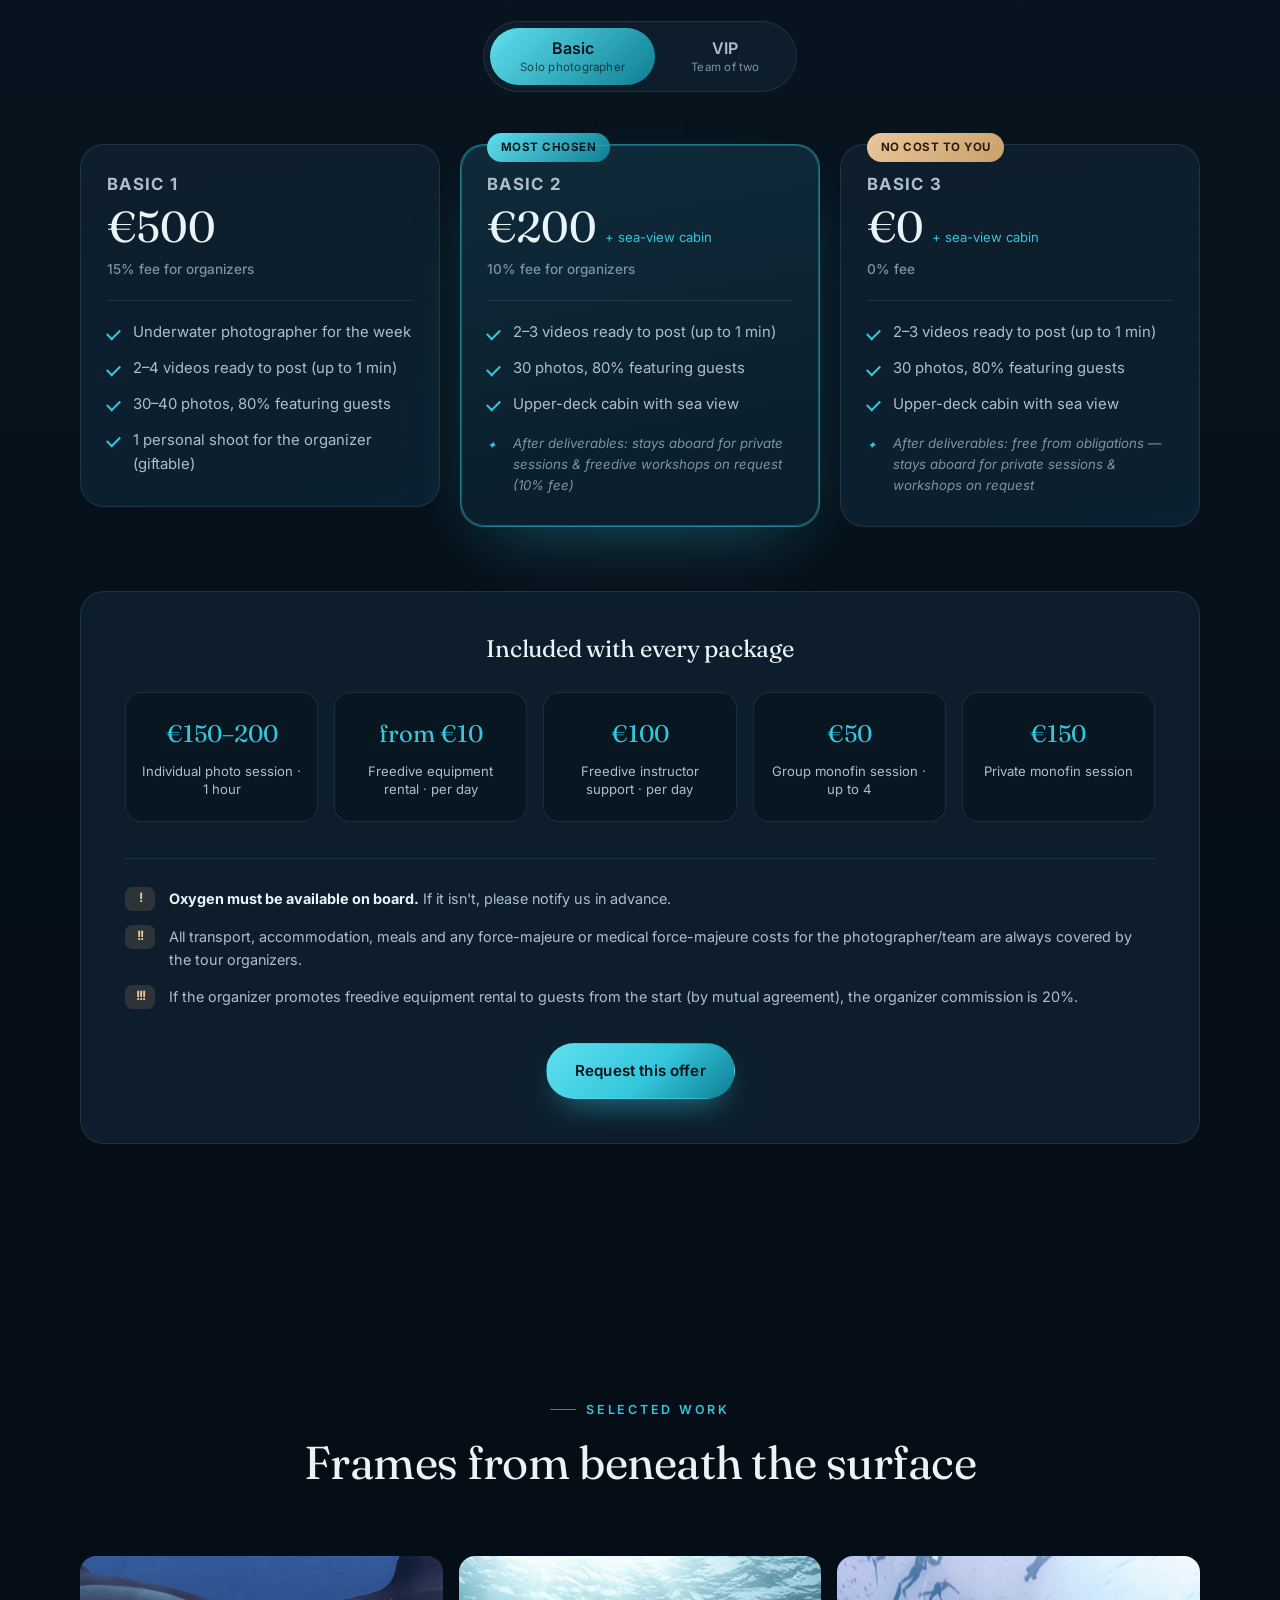
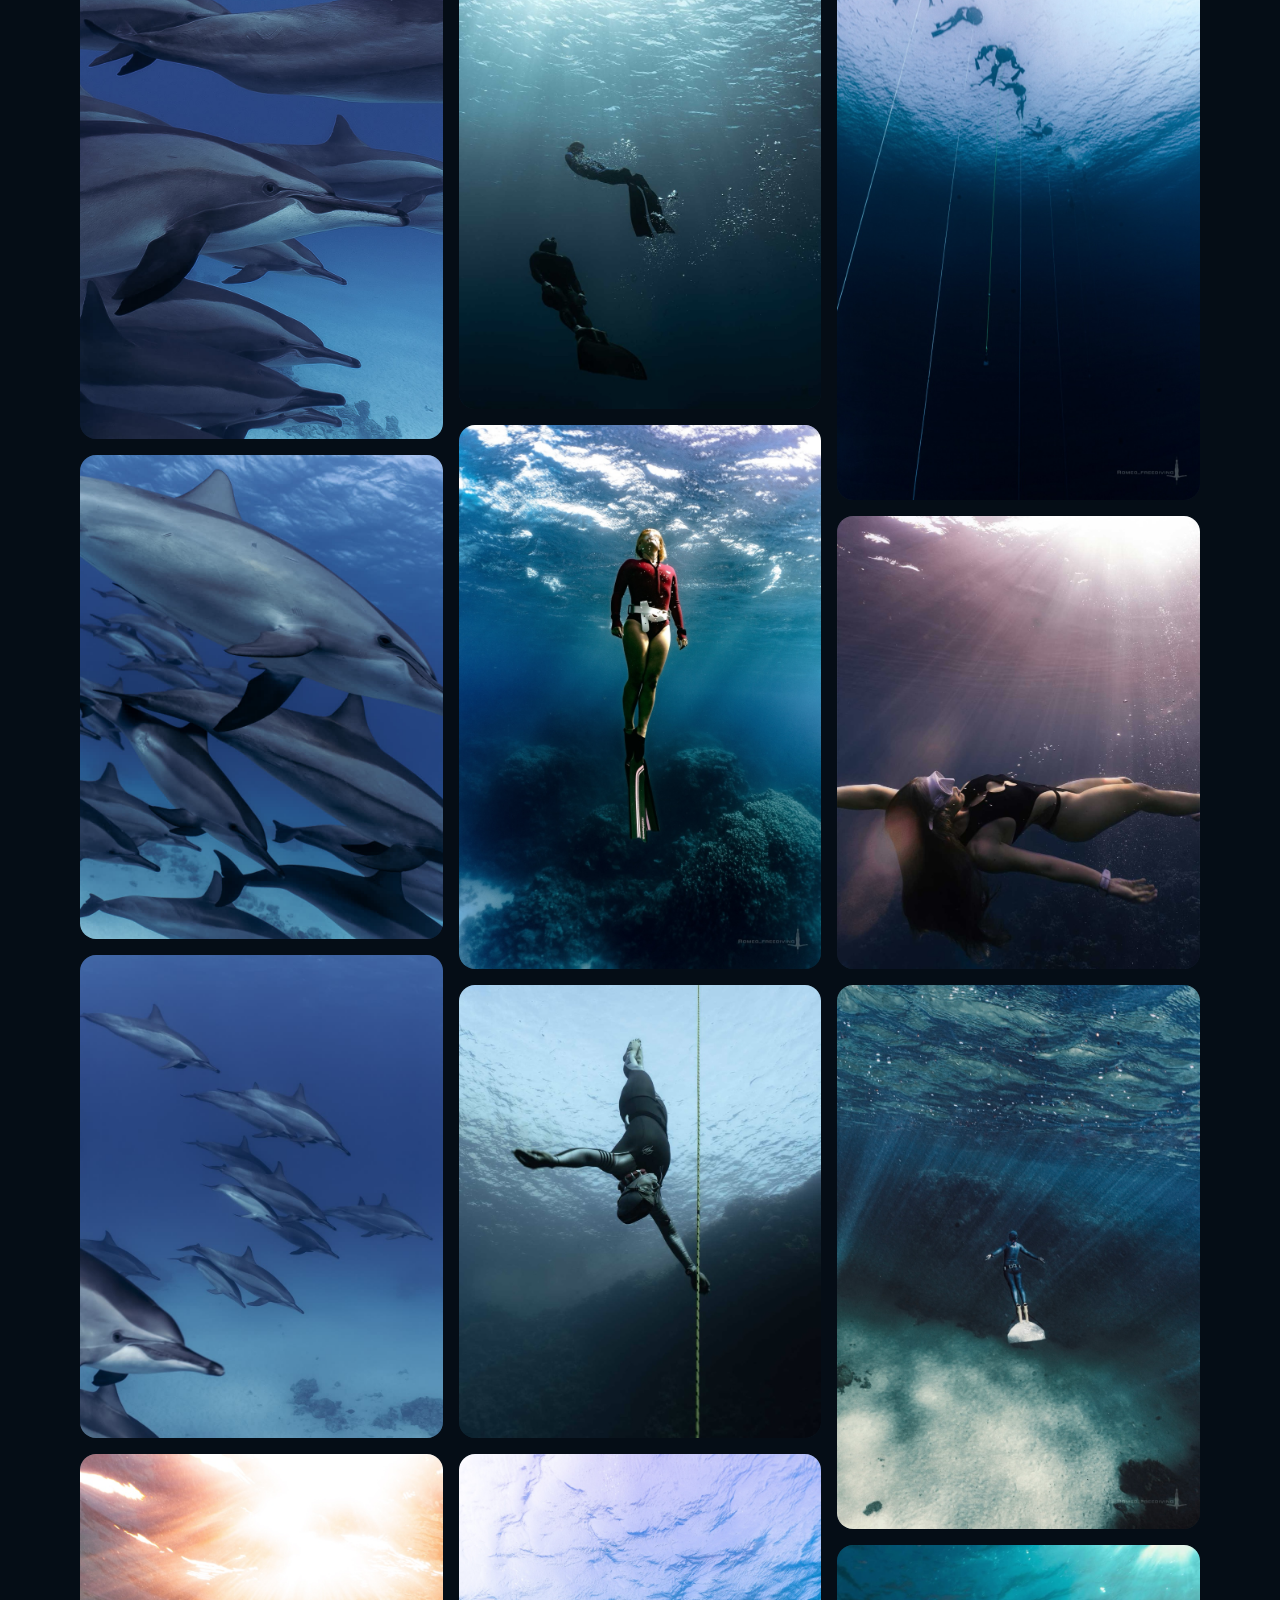
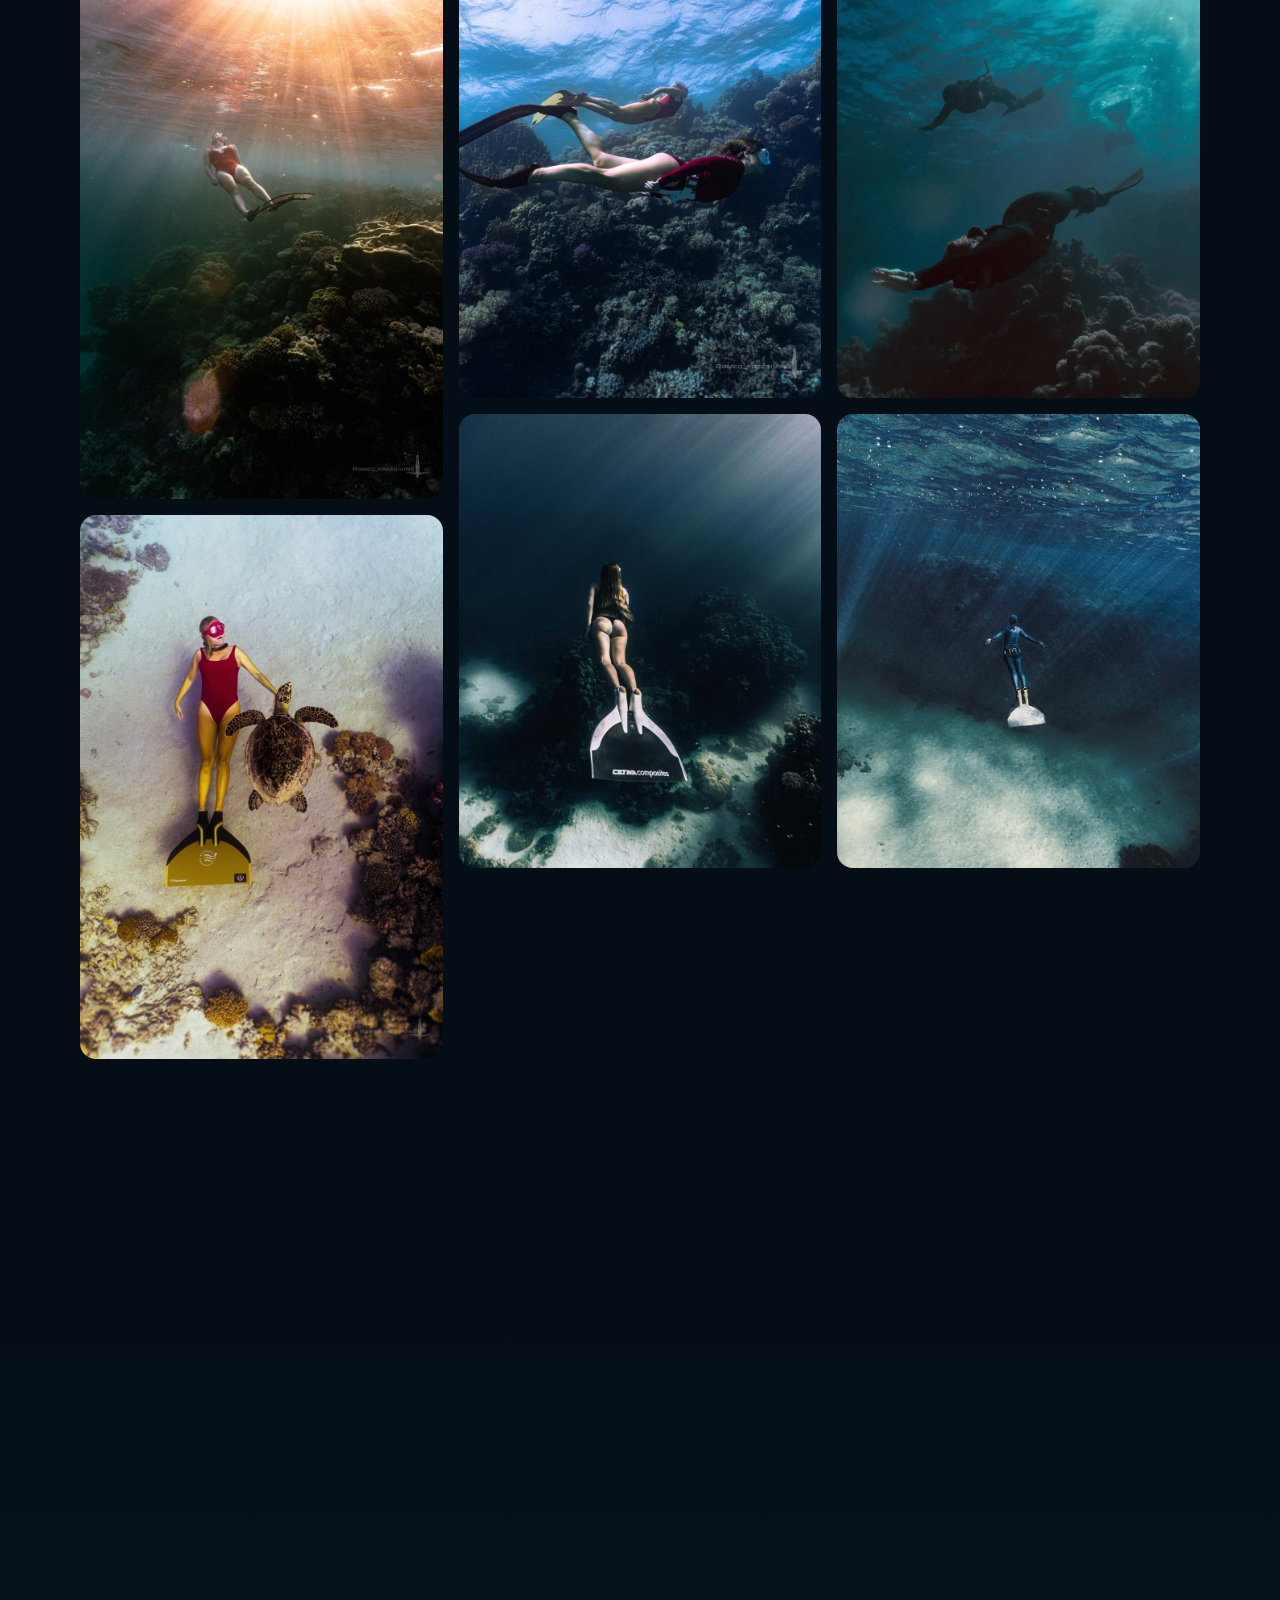
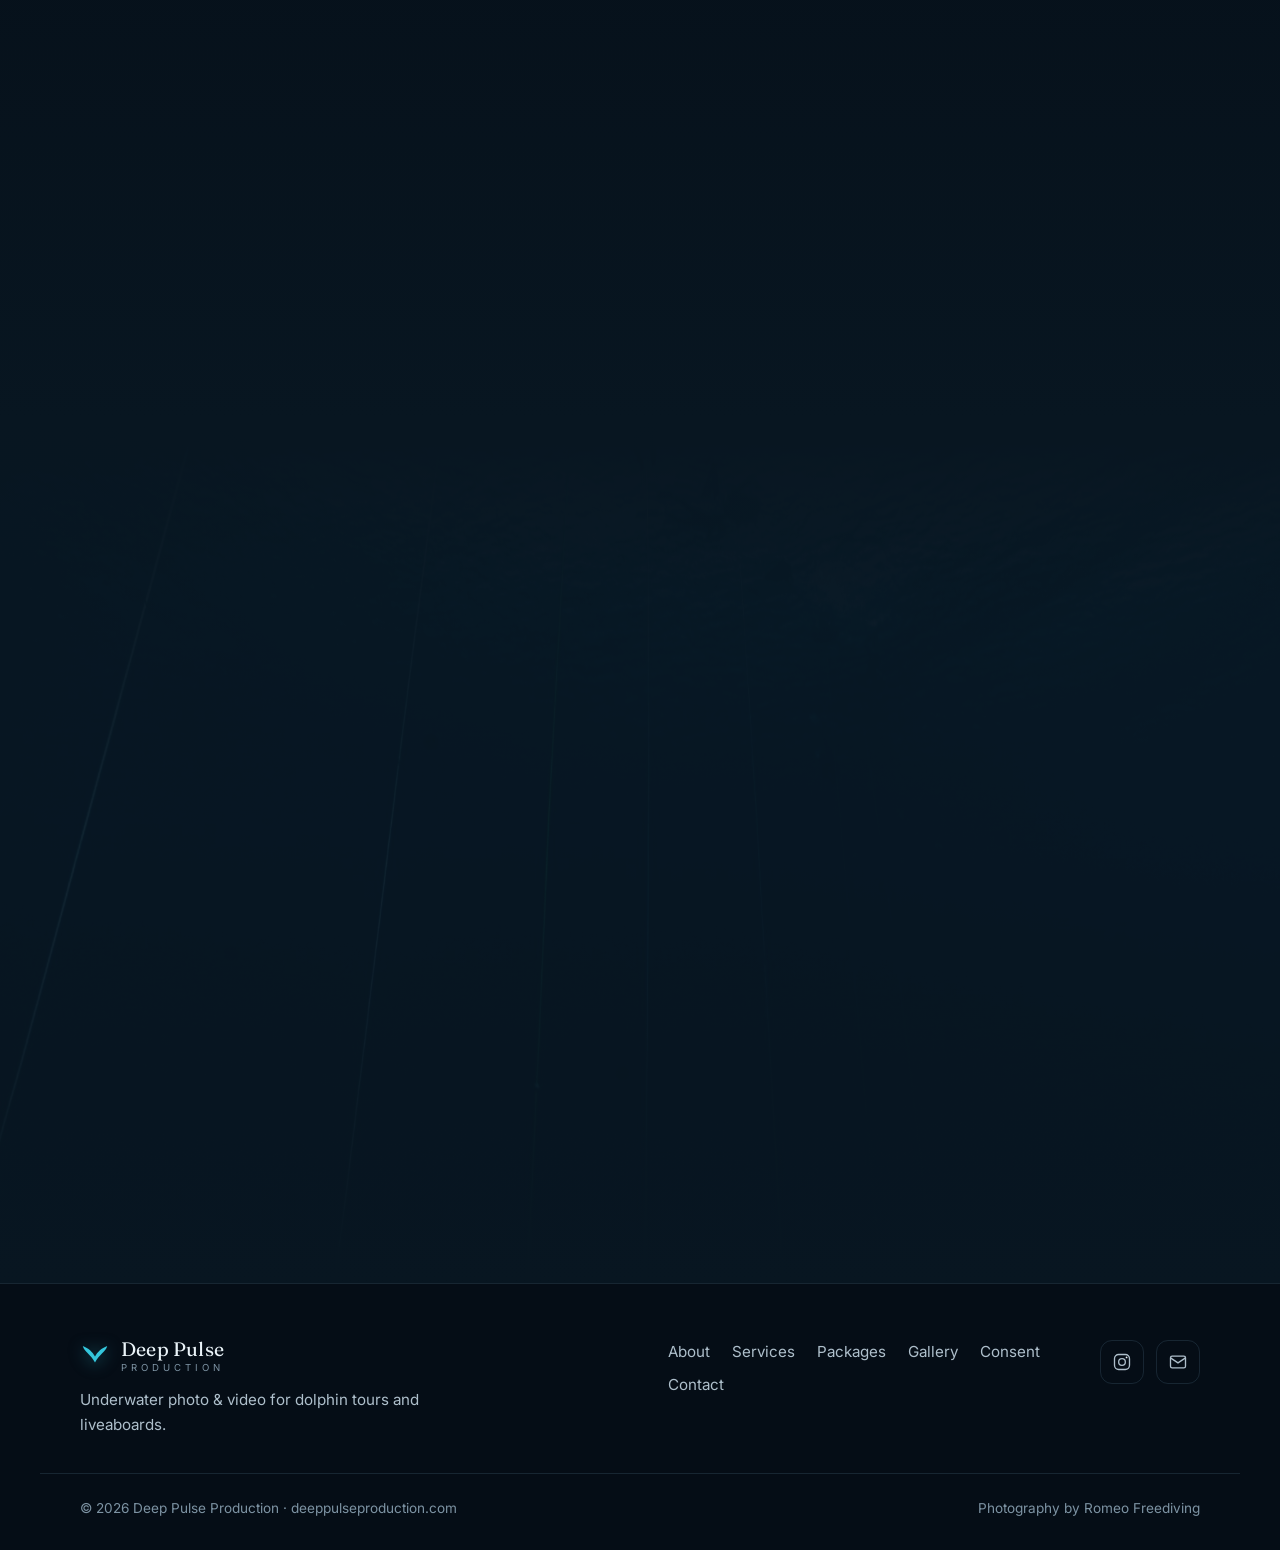
==== commit 71d55574: "Add client consent form page" ====
--- a/index.html
+++ b/index.html
@@ -34,6 +34,7 @@
       <a href="#packages" class="nav-link"><span class="lang lang-en">Packages</span><span class="lang lang-ru">Пакеты</span></a>
       <a href="#gallery" class="nav-link"><span class="lang lang-en">Gallery</span><span class="lang lang-ru">Галерея</span></a>
       <a href="#faq" class="nav-link"><span class="lang lang-en">FAQ</span><span class="lang lang-ru">Вопросы</span></a>
+      <a href="consent.html" class="nav-link"><span class="lang lang-en">Consent</span><span class="lang lang-ru">Согласие</span></a>
       <a href="#contact" class="nav-link nav-contact"><span class="lang lang-en">Contact</span><span class="lang lang-ru">Контакты</span></a>
     </nav>
 
@@ -363,6 +364,10 @@
             <svg viewBox="0 0 24 24" aria-hidden="true"><rect x="3" y="5" width="18" height="14" rx="2"/><path d="m3 7 9 6 9-6"/></svg>
             <span>hello@deeppulseproduction.com</span>
           </a>
+          <a class="contact-chip" href="consent.html">
+            <svg viewBox="0 0 24 24" aria-hidden="true"><path d="M8 4h8l2 2v14H6V6z"/><path d="M9 10h6M9 14h6M9 18h4"/></svg>
+            <span><span class="lang lang-en">Client consent form</span><span class="lang lang-ru">Форма согласия клиента</span></span>
+          </a>
         </div>
       </div>
 
@@ -405,6 +410,7 @@
       <a href="#services"><span class="lang lang-en">Services</span><span class="lang lang-ru">Услуги</span></a>
       <a href="#packages"><span class="lang lang-en">Packages</span><span class="lang lang-ru">Пакеты</span></a>
       <a href="#gallery"><span class="lang lang-en">Gallery</span><span class="lang lang-ru">Галерея</span></a>
+      <a href="consent.html"><span class="lang lang-en">Consent</span><span class="lang lang-ru">Согласие</span></a>
       <a href="#contact"><span class="lang lang-en">Contact</span><span class="lang lang-ru">Контакты</span></a>
     </nav>
     <div class="footer-social">
--- a/assets/css/styles.css
+++ b/assets/css/styles.css
@@ -325,6 +325,52 @@
 .form-note{margin-top:14px;font-size:.82rem;color:var(--ink-mute);text-align:center}
 
 /* ============================================================
+   CONSENT FORM
+   ============================================================ */
+.consent-page{background:#070d2a}
+.consent-header{background:#070d2a;border-bottom:4px solid var(--cyan);padding:18px 0}
+.consent-header.scrolled{background:rgba(7,13,42,.94);border-bottom-color:var(--cyan)}
+.consent-shell{min-height:100svh;background:#070d2a}
+.consent-hero{height:96px;background:#070d2a;border-bottom:1px solid rgba(52,198,220,.35);display:flex;align-items:end}
+.consent-brand-line{padding-bottom:24px}
+.brand-kicker{font-weight:800;text-transform:uppercase;letter-spacing:.04em;color:var(--cyan);font-size:.92rem}
+.consent-section{padding:42px 0 72px;background:#070d2a}
+.consent-wrap{max-width:960px}
+.consent-copy{max-width:820px;margin-bottom:28px}
+.consent-copy h1{font-family:"Inter",sans-serif;font-size:clamp(2rem,4.5vw,3.2rem);font-weight:800;line-height:1.04;text-transform:uppercase;letter-spacing:0;margin-bottom:18px}
+.consent-copy .lead{max-width:760px;color:#d8e3ea;font-size:1rem;line-height:1.5}
+.consent-form{max-width:920px}
+.consent-fieldset{border:0;margin:0 0 30px;padding:0}
+.consent-fieldset legend{font-size:.78rem;font-weight:800;text-transform:uppercase;letter-spacing:.16em;color:var(--cyan);margin-bottom:18px}
+.consent-field{margin-bottom:22px}
+.consent-field label,.consent-check{display:block;color:#e7eef5;font-size:1rem;font-weight:500;margin-bottom:6px}
+.consent-field p,.consent-hint{margin:0 0 12px;color:#96a9b7;font-size:.92rem;line-height:1.45}
+.consent-field input,.consent-field textarea{
+  width:100%;min-height:58px;background:transparent;border:2px solid var(--cyan);border-radius:2px;
+  color:var(--ink);font:inherit;padding:14px 18px;box-shadow:0 0 0 1px rgba(52,198,220,.18),inset 0 0 18px rgba(52,198,220,.03);
+  transition:border-color .25s,box-shadow .25s,background .25s;resize:vertical;
+}
+.consent-field textarea{min-height:70px}
+.consent-field input:focus,.consent-field textarea:focus{outline:none;border-color:var(--cyan-2);box-shadow:0 0 0 4px rgba(52,198,220,.16),inset 0 0 24px rgba(52,198,220,.05)}
+.consent-field input::placeholder,.consent-field textarea::placeholder{color:#71879b}
+.consent-options{display:flex;flex-wrap:wrap;gap:12px;margin-top:10px}
+.consent-choice{display:inline-flex;align-items:center;gap:10px;min-height:54px;padding:0 16px;border:2px solid var(--cyan);border-radius:4px;color:#dce8ee;background:rgba(7,13,42,.35);font-size:.96rem}
+.consent-choice input,.consent-check input{appearance:none;width:18px;height:18px;min-height:18px;flex:none;border:2px solid var(--cyan);border-radius:2px;background:transparent;position:relative;margin:0;padding:0;box-shadow:none}
+.consent-choice input:checked,.consent-check input:checked{background:var(--cyan)}
+.consent-choice input:checked::after,.consent-check input:checked::after{content:"";position:absolute;left:4px;top:1px;width:6px;height:10px;border:solid #04141a;border-width:0 2px 2px 0;transform:rotate(45deg)}
+.consent-hint{font-style:italic;margin-top:8px}
+.consent-legal{border-top:1px solid rgba(52,198,220,.25);padding-top:26px}
+.consent-legal details{border:1px solid rgba(52,198,220,.35);padding:18px 20px;margin-bottom:24px;background:rgba(255,255,255,.02)}
+.consent-legal summary{cursor:pointer;color:var(--cyan);font-weight:700}
+.legal-text{display:grid;gap:12px;margin-top:16px;color:#b9c8d3;font-size:.94rem;line-height:1.55}
+.consent-grid-2{display:grid;grid-template-columns:1fr 1fr;gap:18px}
+.consent-check{display:flex;gap:12px;align-items:flex-start;color:#c9d6de;font-size:.95rem;line-height:1.45;margin:0 0 16px}
+.consent-actions{display:flex;justify-content:flex-end;align-items:center;gap:18px;margin-top:34px}
+.consent-back{width:54px;height:54px;border:2px solid var(--cyan);border-radius:50%;display:inline-flex;align-items:center;justify-content:center;color:var(--cyan);font-size:1.3rem;transition:background .25s,color .25s,transform .25s}
+.consent-back:hover{background:rgba(52,198,220,.12);transform:translateX(-3px)}
+.sr-only{position:absolute;width:1px;height:1px;padding:0;margin:-1px;overflow:hidden;clip:rect(0,0,0,0);white-space:nowrap;border:0}
+
+/* ============================================================
    FOOTER
    ============================================================ */
 .site-footer{background:var(--bg);border-top:1px solid var(--line);padding:56px 0 30px}
@@ -389,6 +435,7 @@
   .pkg-card.is-featured{order:-1}
   .addons-grid{grid-template-columns:repeat(2,1fr)}
   .contact-inner{grid-template-columns:1fr;gap:40px}
+  .consent-grid-2{grid-template-columns:1fr}
   .gallery-grid{columns:2}
   .footer-inner{grid-template-columns:1fr;gap:28px}
 }
@@ -401,4 +448,8 @@
   .footer-bottom{flex-direction:column}
   .pkg-tab{padding:11px 22px}
   .lb-prev{left:10px}.lb-next{right:10px}
-}
+  .consent-section{padding-top:32px}
+  .consent-options{display:grid;grid-template-columns:1fr}
+  .consent-actions{justify-content:space-between}
+  .consent-actions .btn{min-width:170px}
+}
